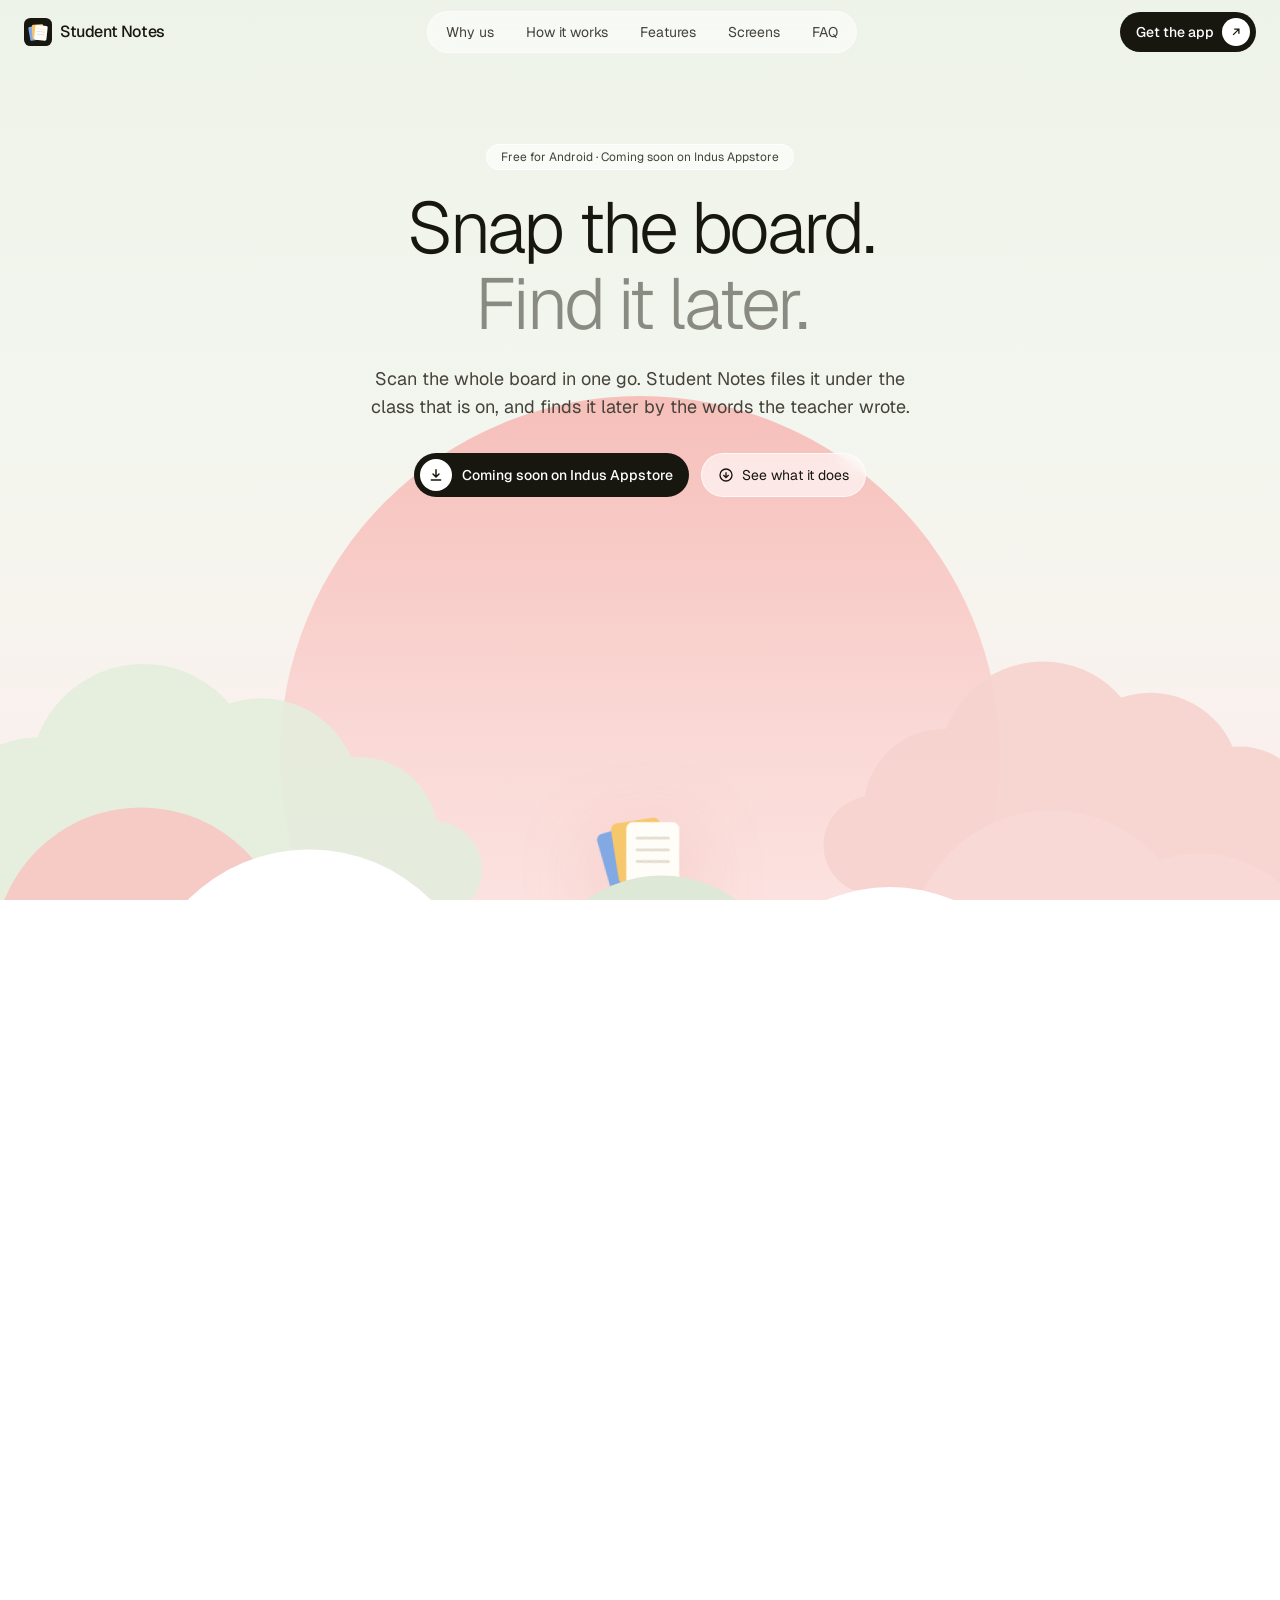
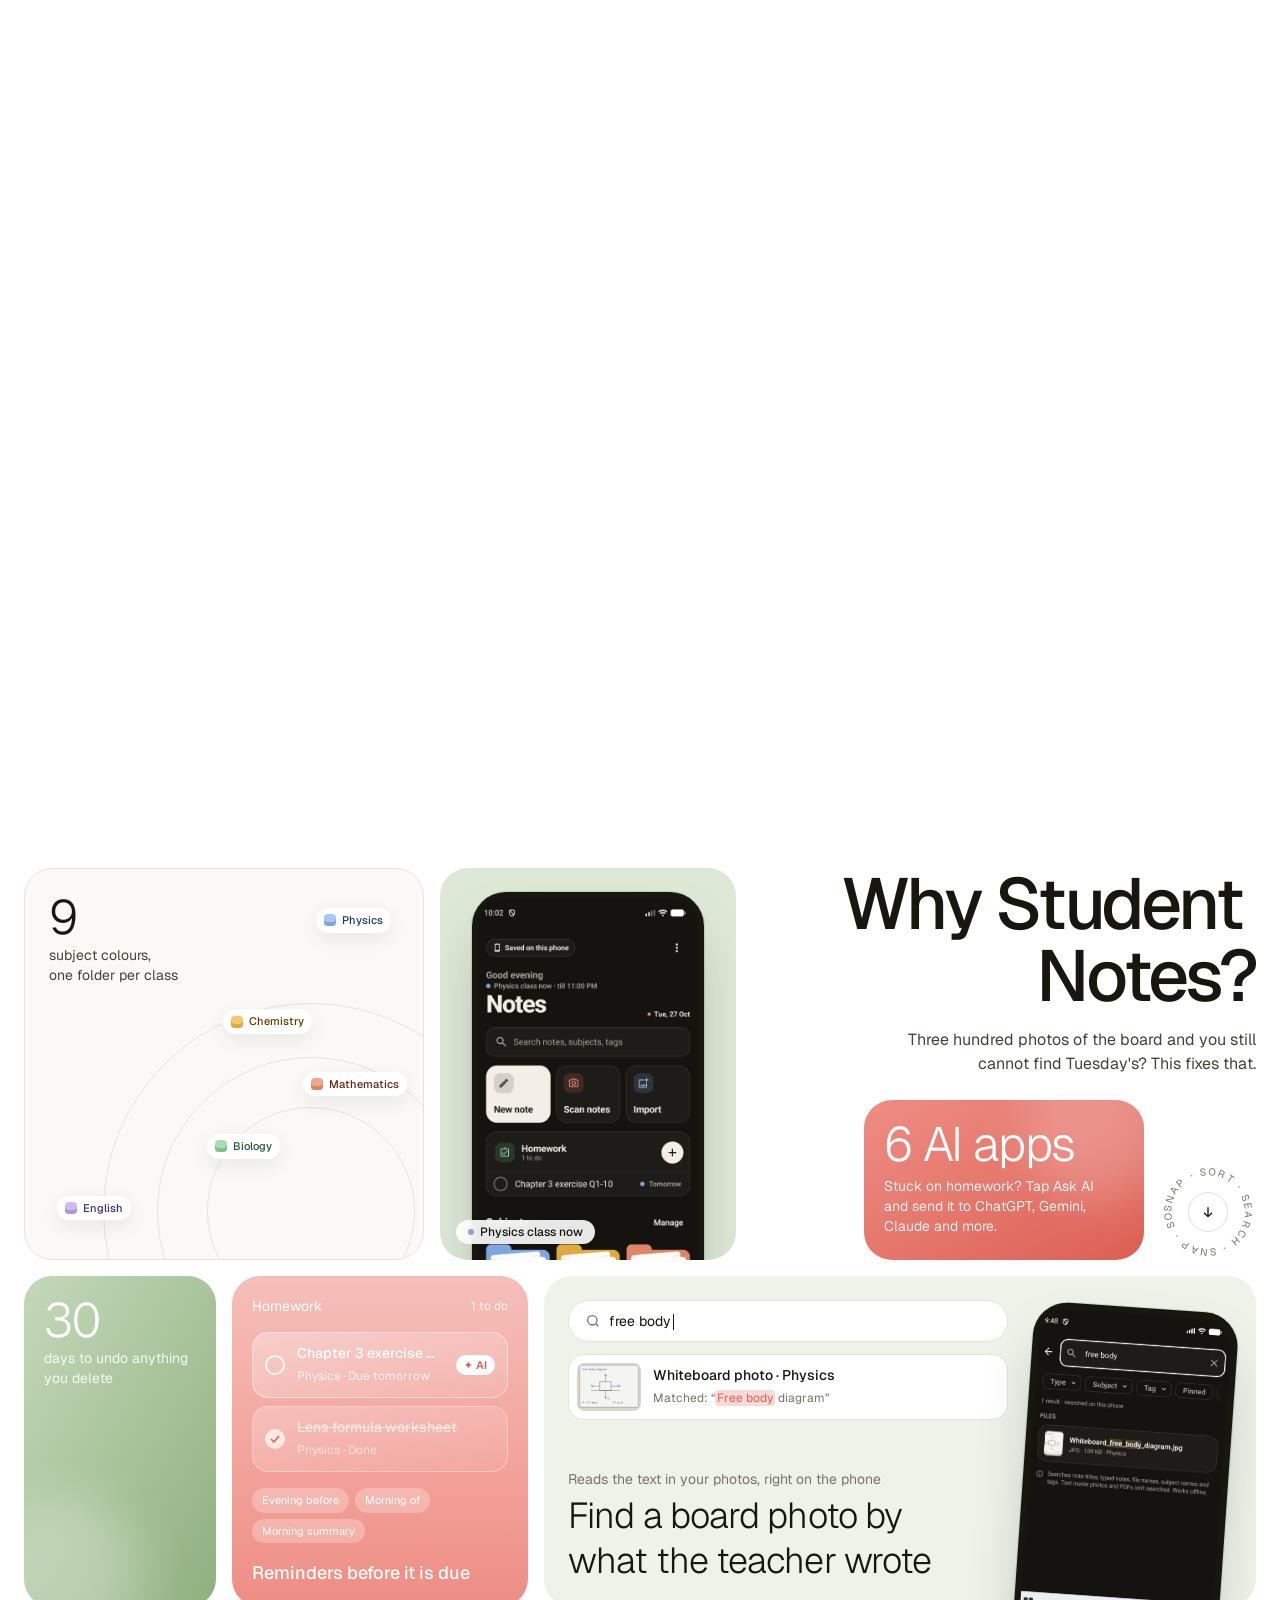
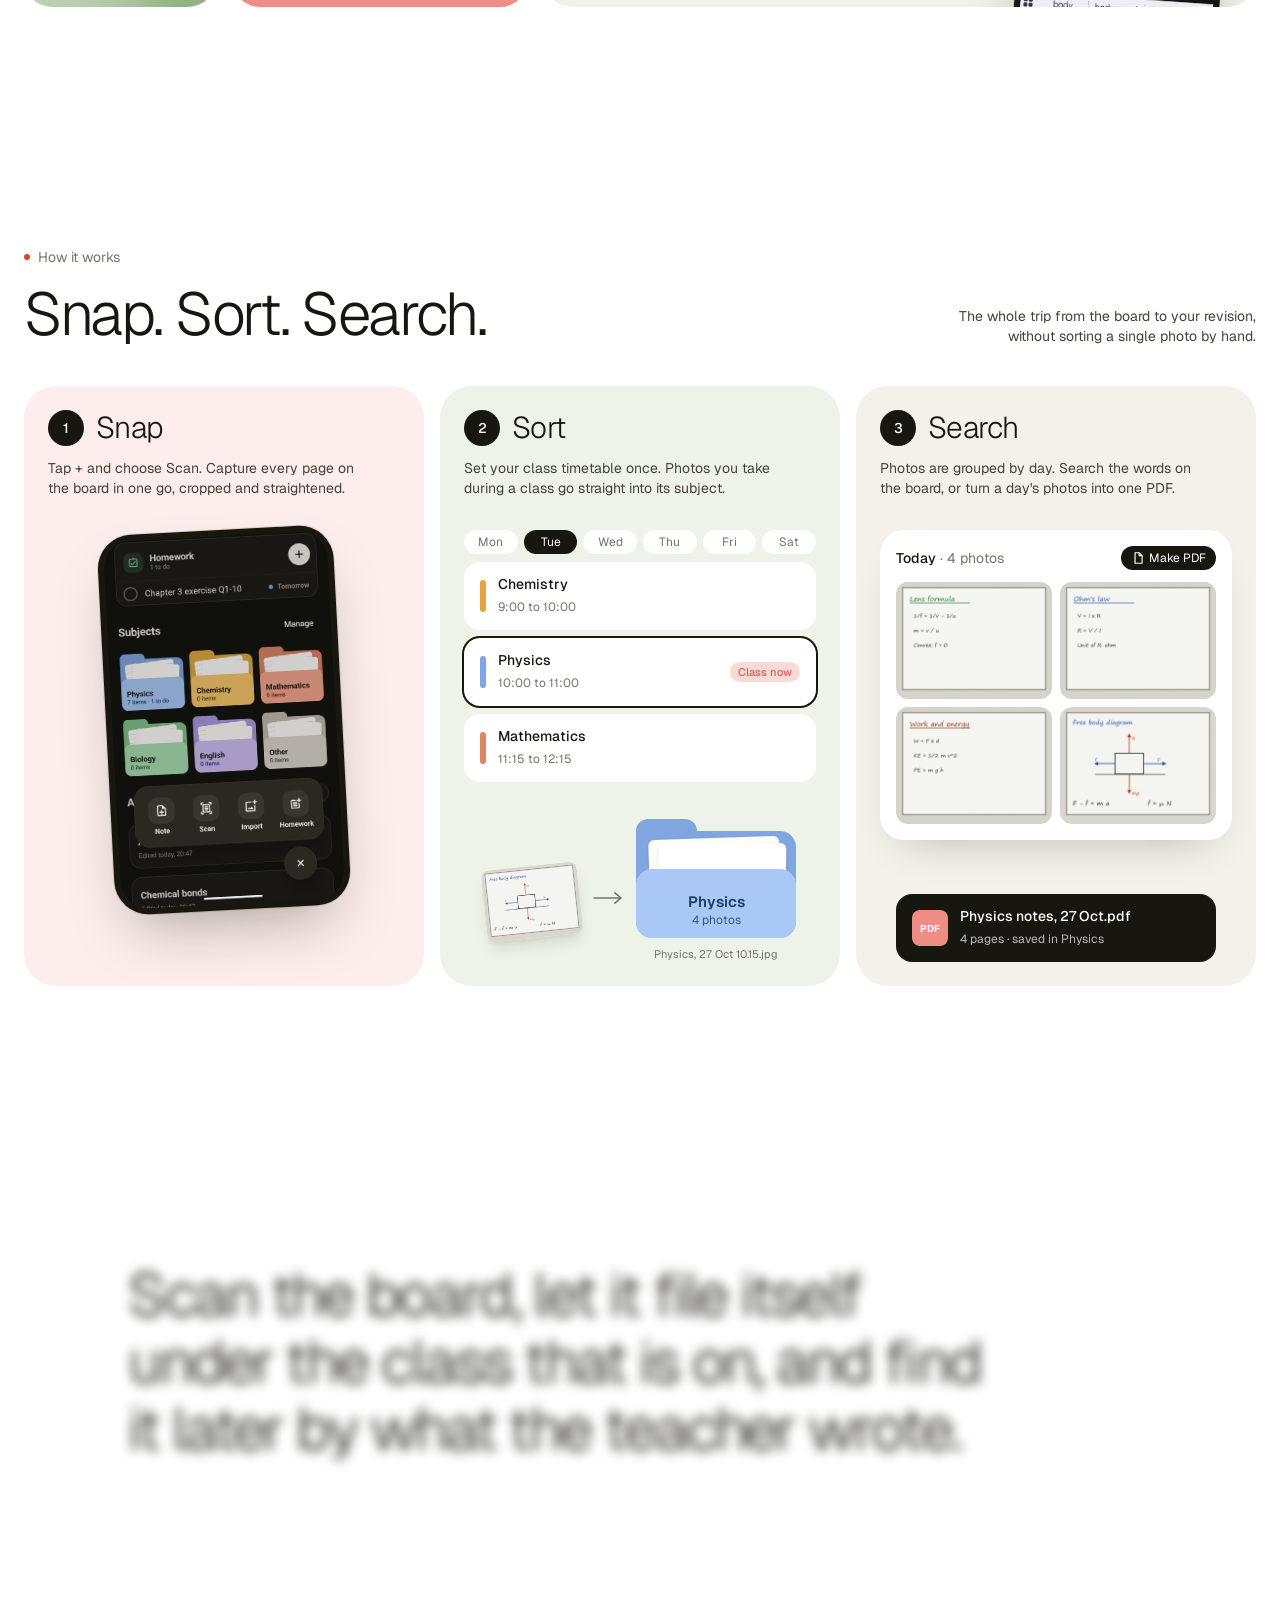
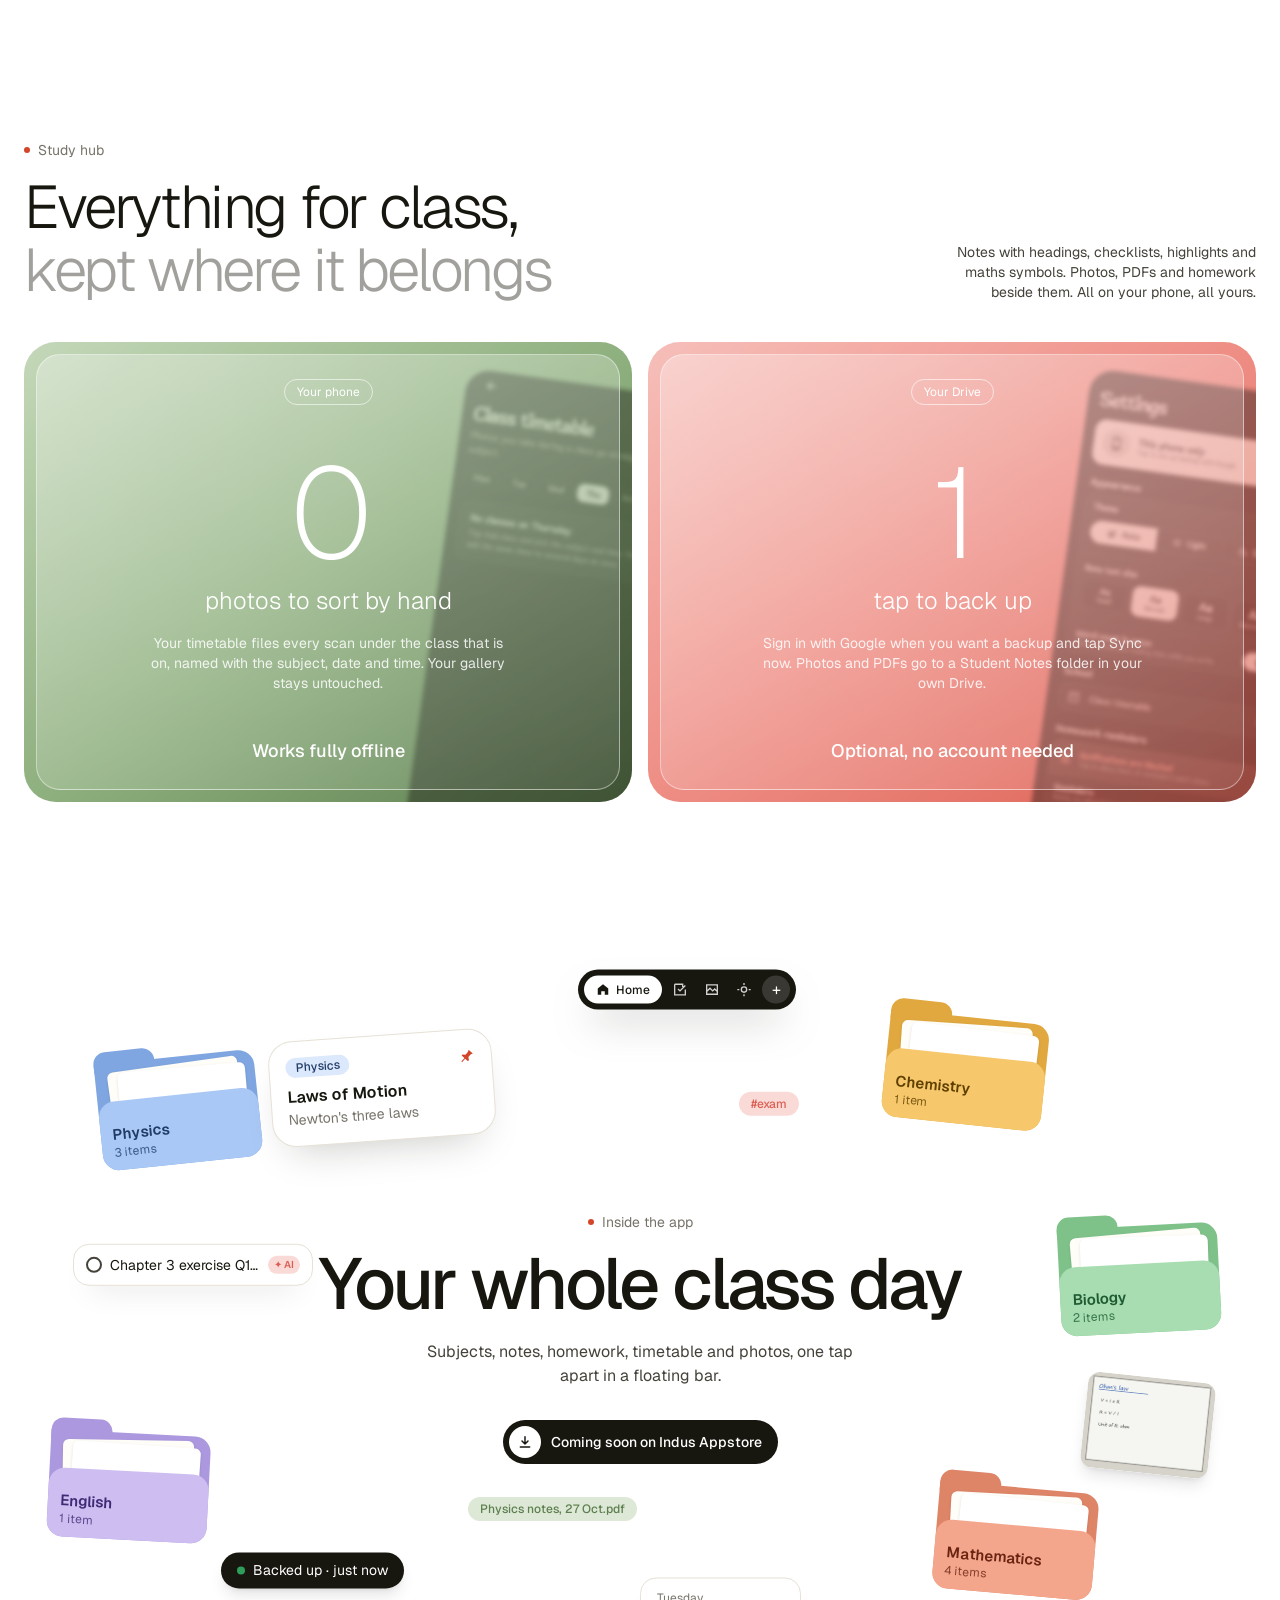
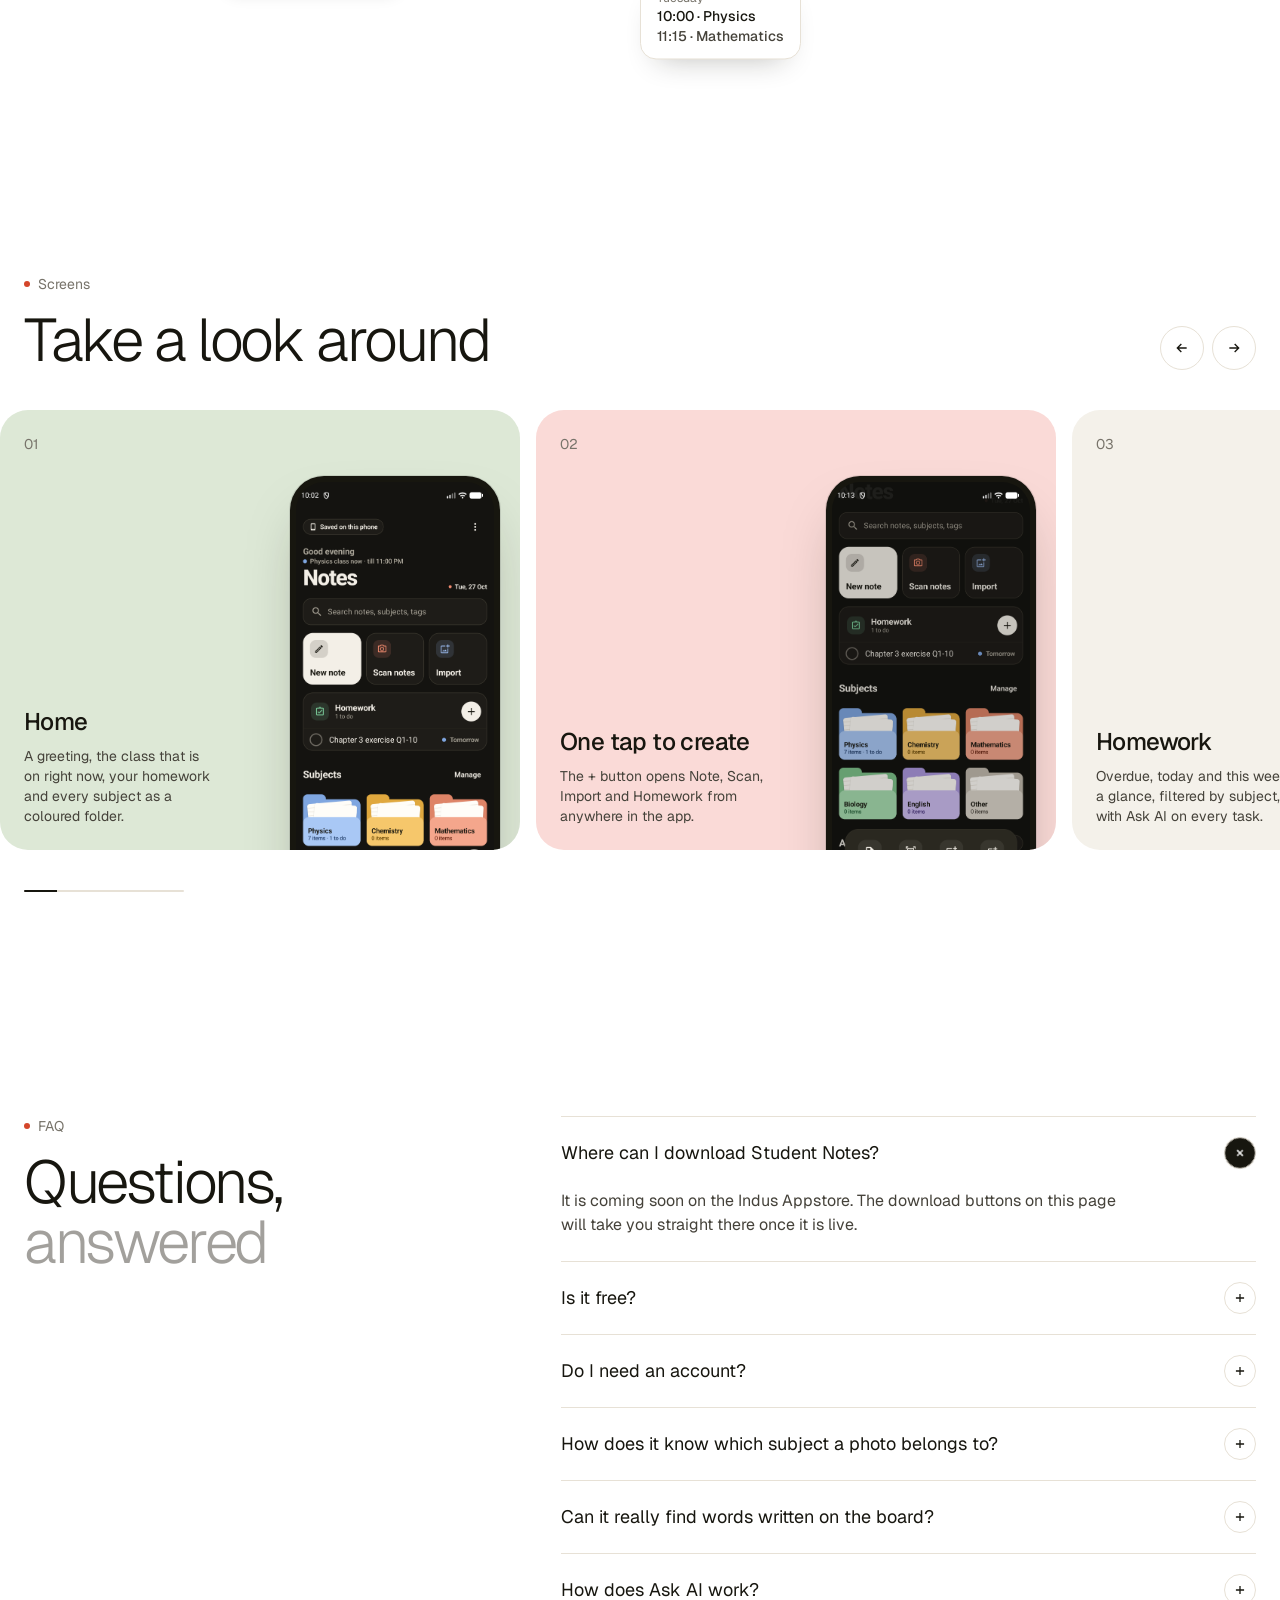
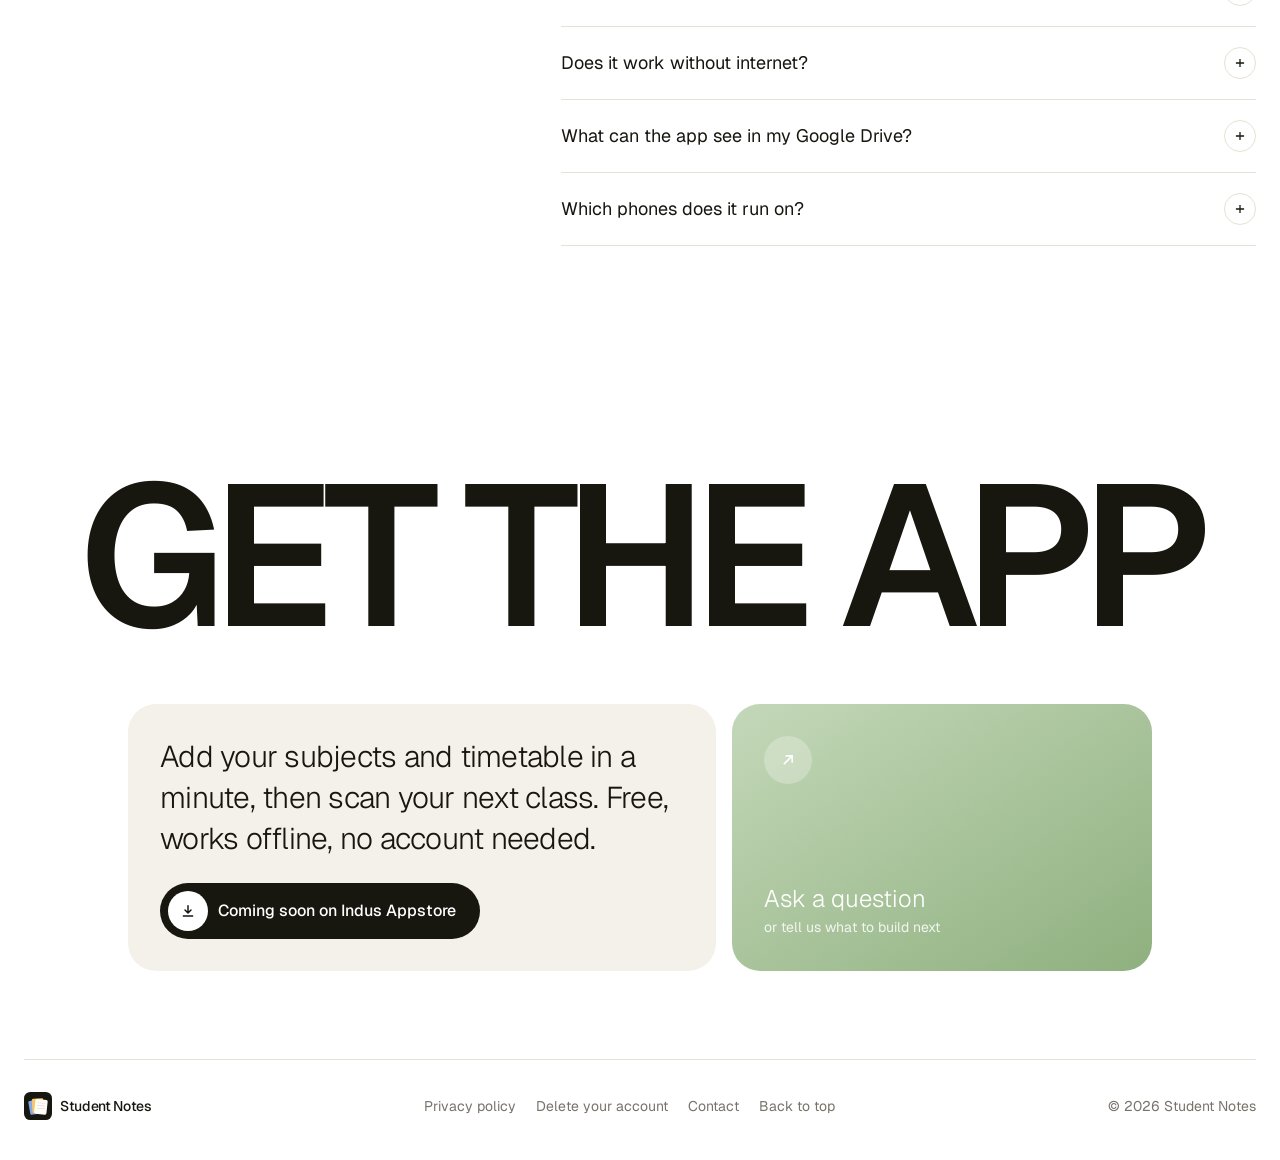
==== index.html @ 08278aed "Student Notes website Co-Authored-By: Claude Opus 5.5 <noreply@anthropic.com>" ====
<!doctype html>
<html lang="en">
  <head>
    <meta charset="UTF-8" />
    <meta name="viewport" content="width=device-width, initial-scale=1.0" />
    <link rel="icon" type="image/png" href="./img/icon.png" />
    <title>Student Notes · snap the board, find it later</title>
    <meta name="description" content="Student Notes is a free Android app for students. Scan the board, let your timetable file it under the right subject, and find it later by the words the teacher wrote. Coming soon on Indus Appstore." />
    <meta property="og:title" content="Student Notes" />
    <meta property="og:description" content="Snap the board. Find it later." />
    <meta property="og:image" content="./img/home.png" />
    <meta name="theme-color" content="#F4F1EA" />
    <link rel="preconnect" href="https://fonts.googleapis.com" />
    <link rel="preconnect" href="https://fonts.gstatic.com" crossorigin />
    <link href="https://fonts.googleapis.com/css2?family=Geist:wght@300;400;500;600&display=swap" rel="stylesheet" />
    <script type="module" crossorigin src="./assets/index-Bt6iVLuQ.js"></script>
    <link rel="stylesheet" crossorigin href="./assets/index-DPe3mQYA.css">
  </head>
  <body>
    <div id="root"></div>
  </body>
</html>
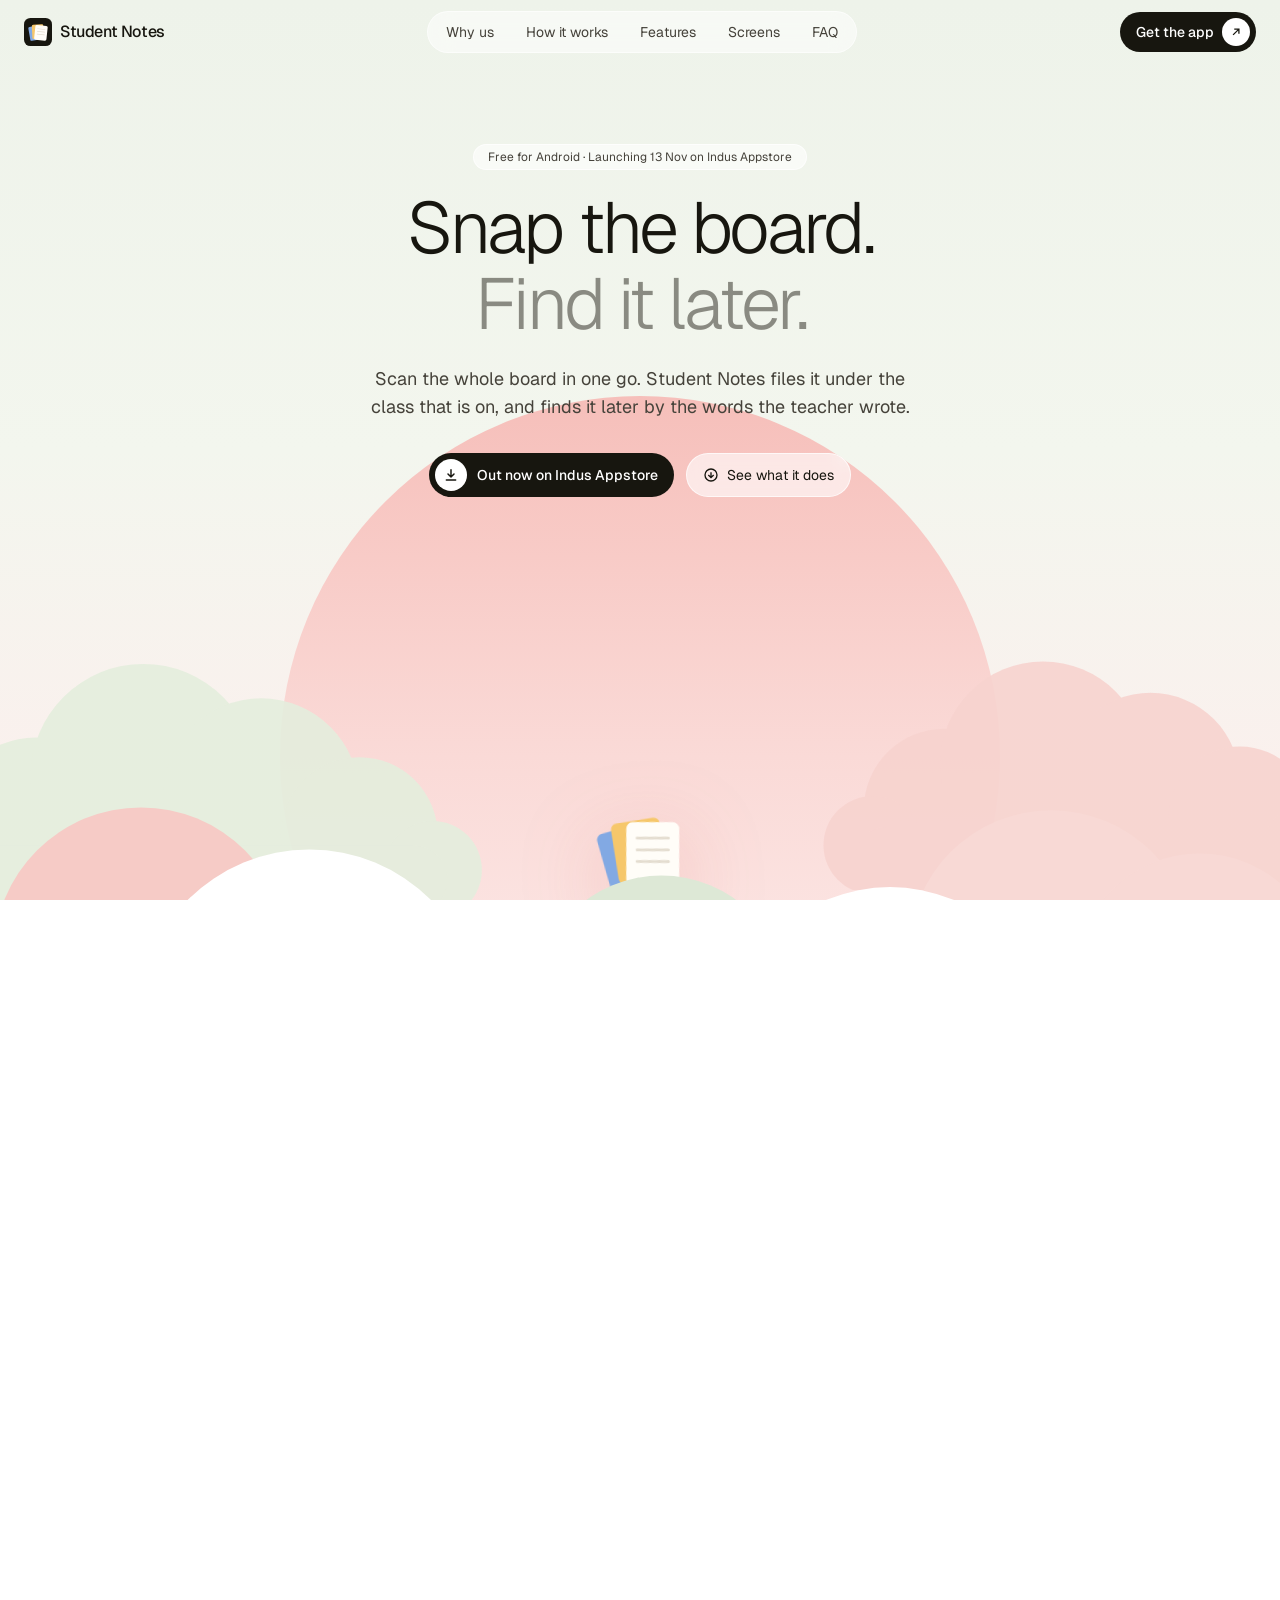
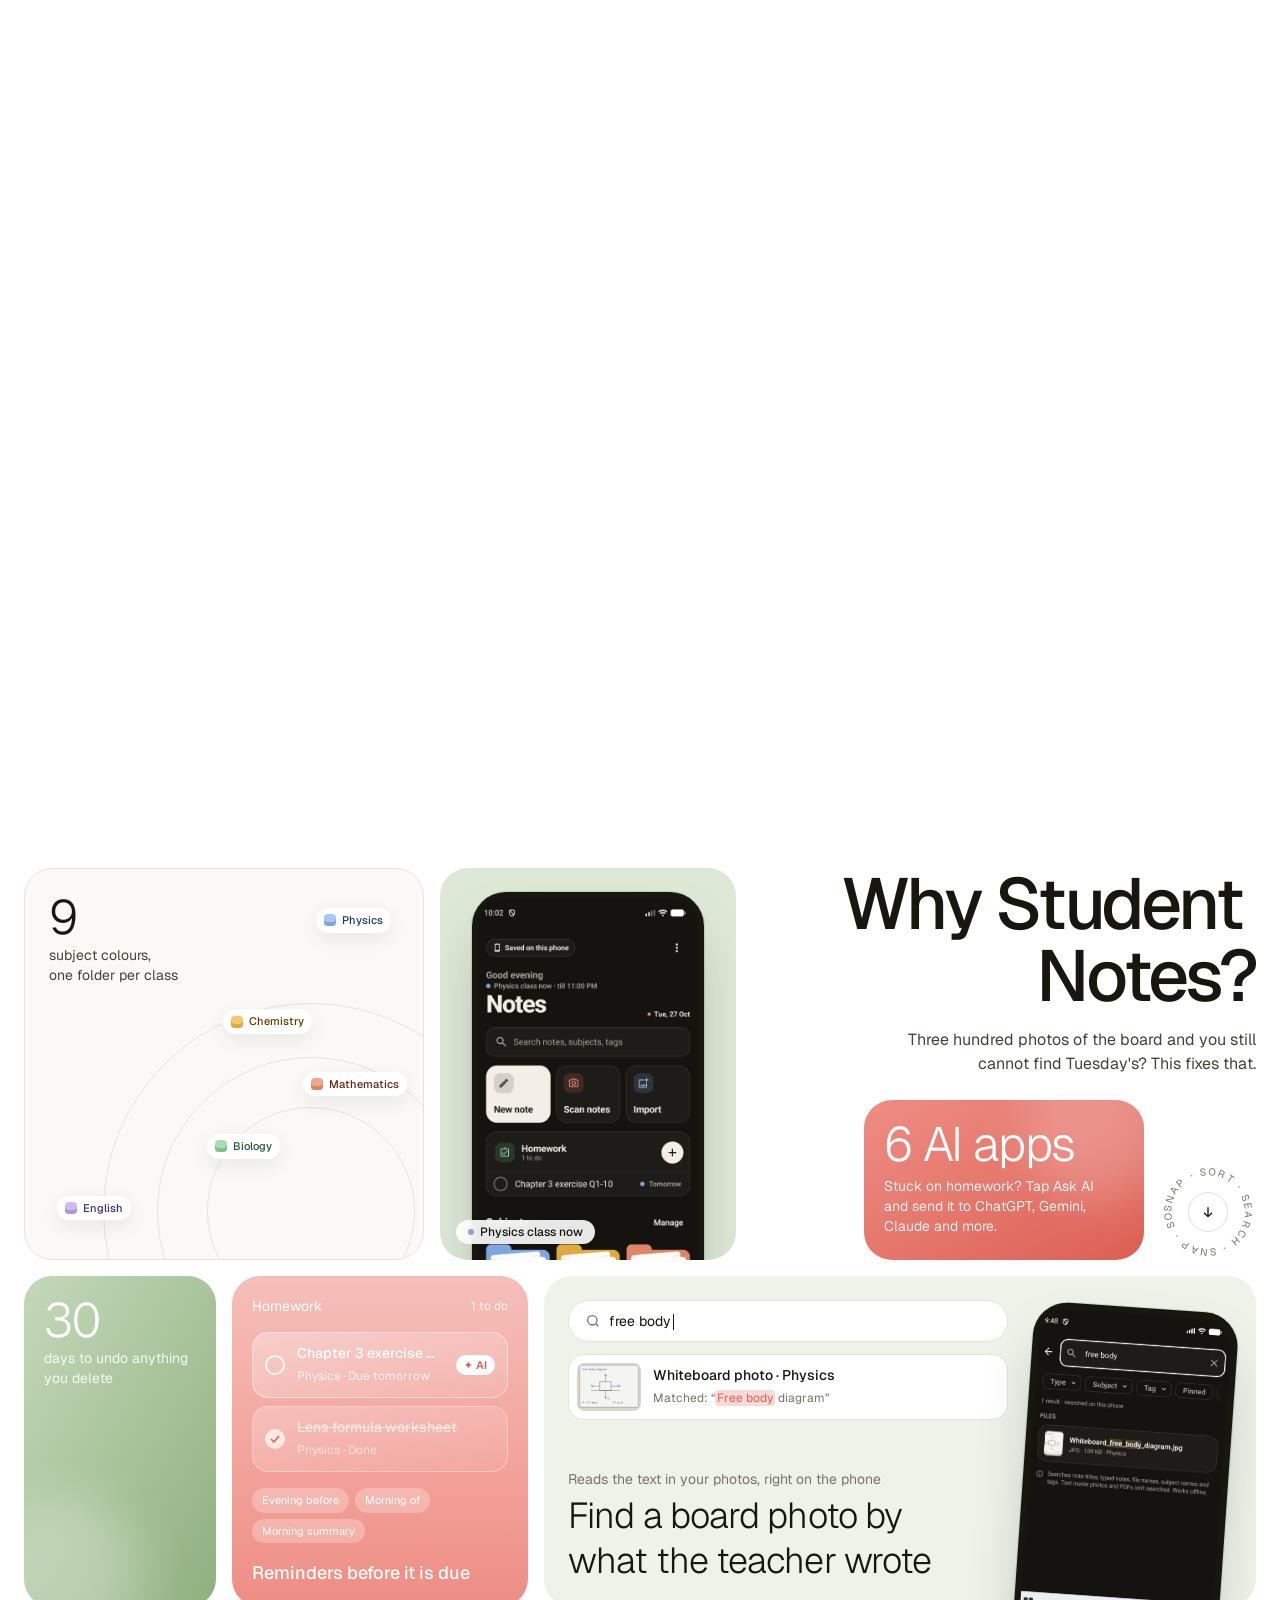
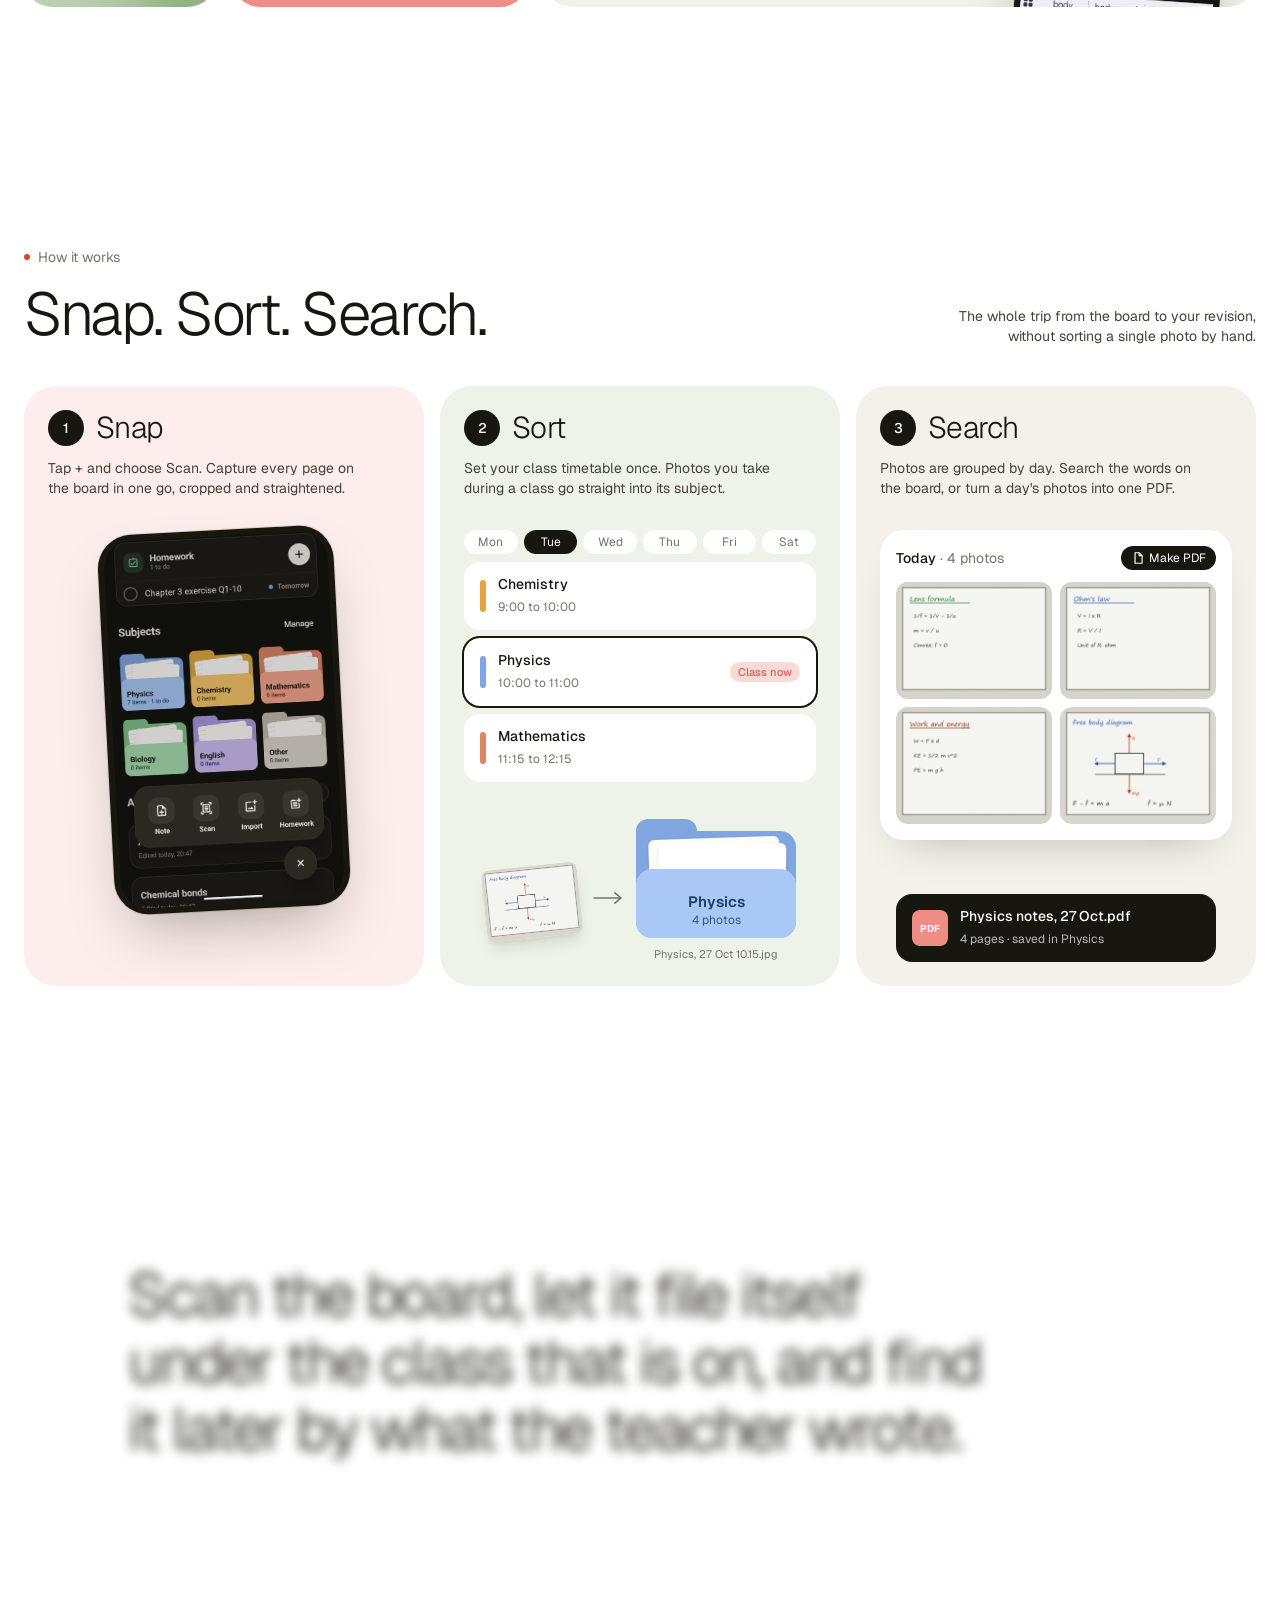
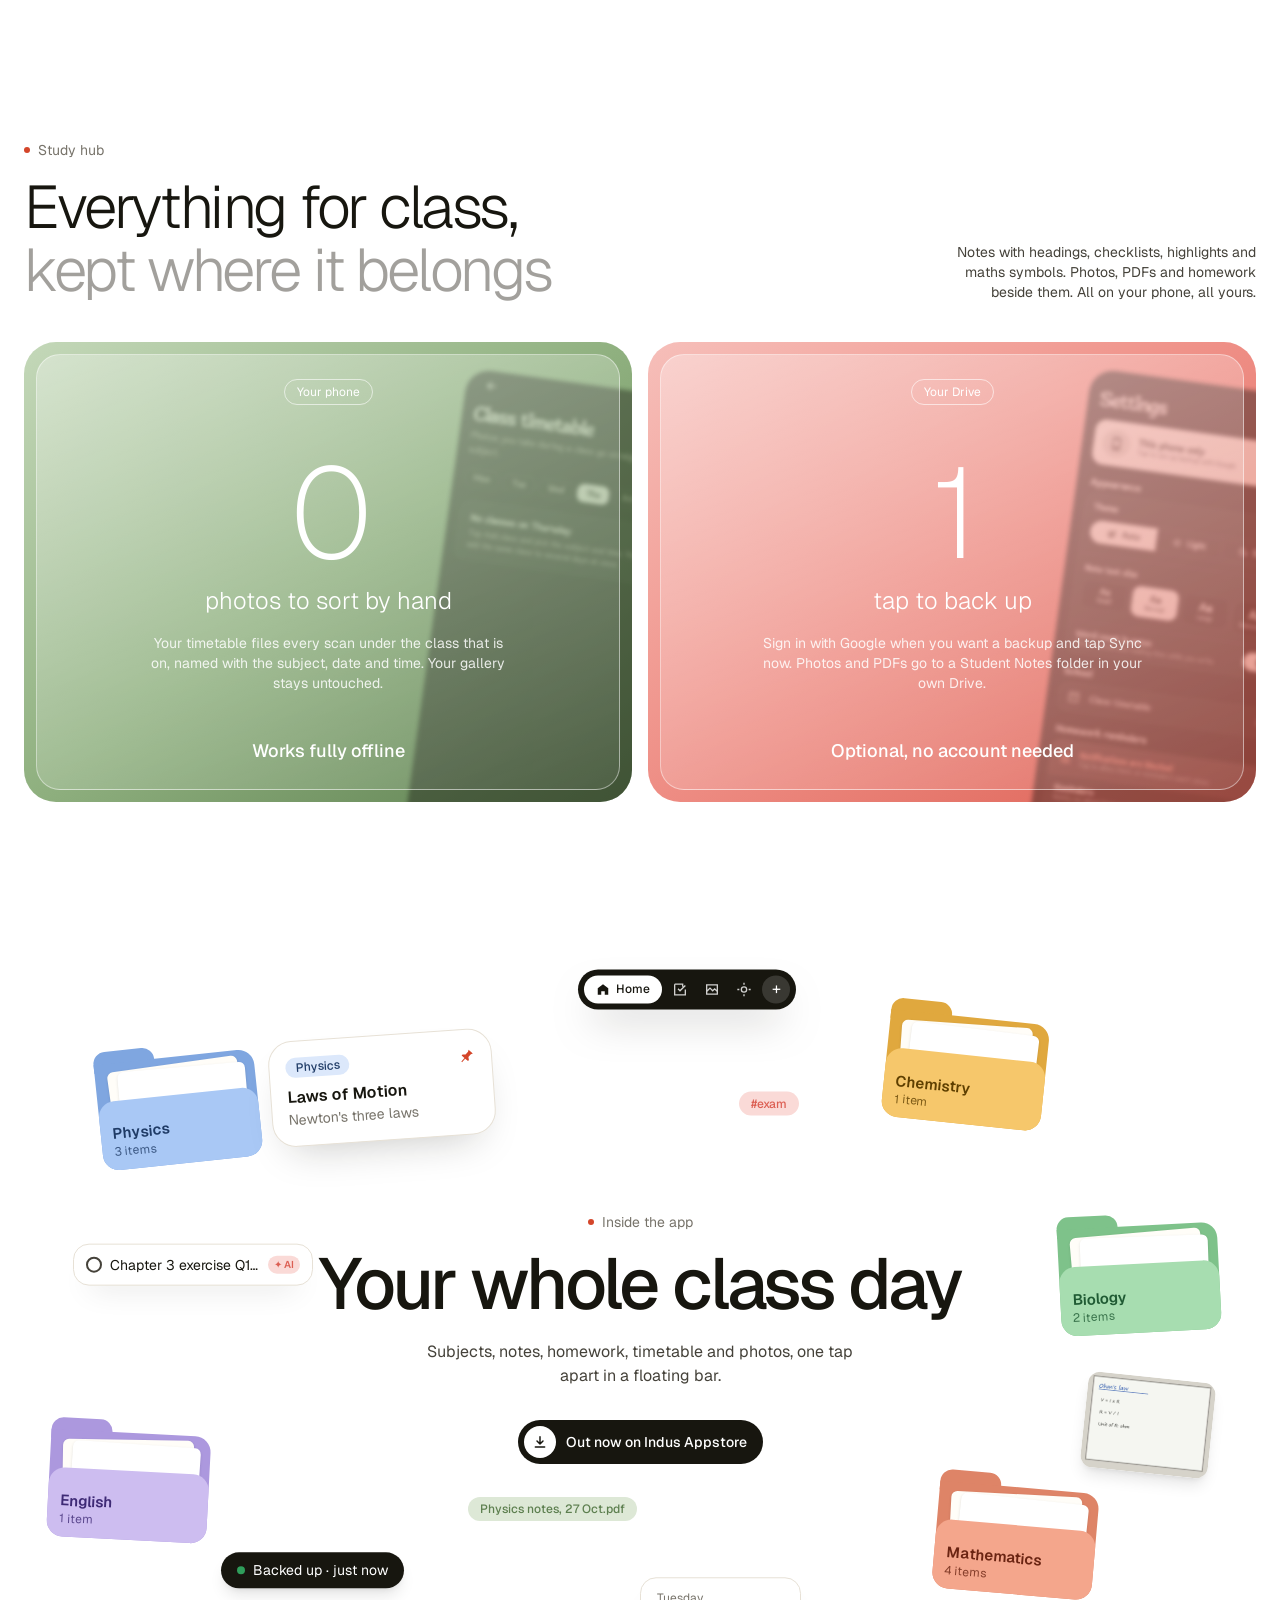
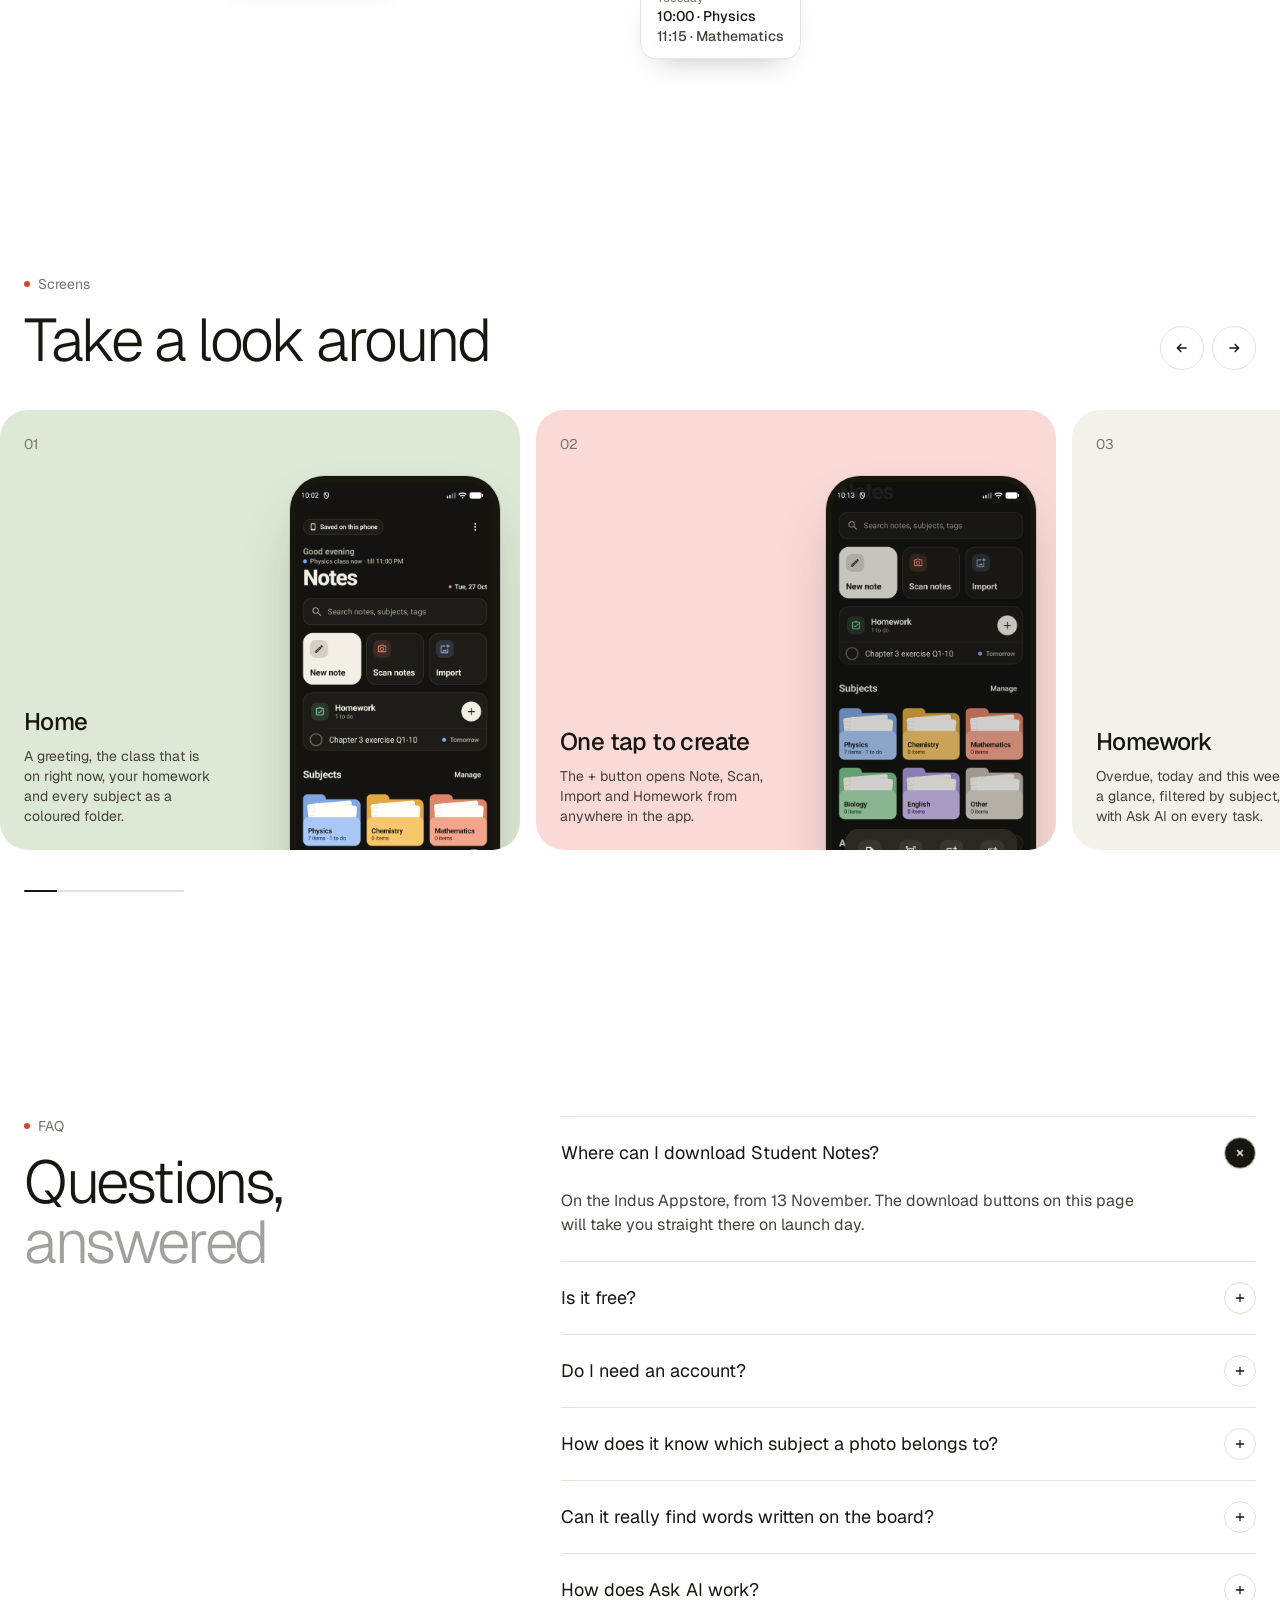
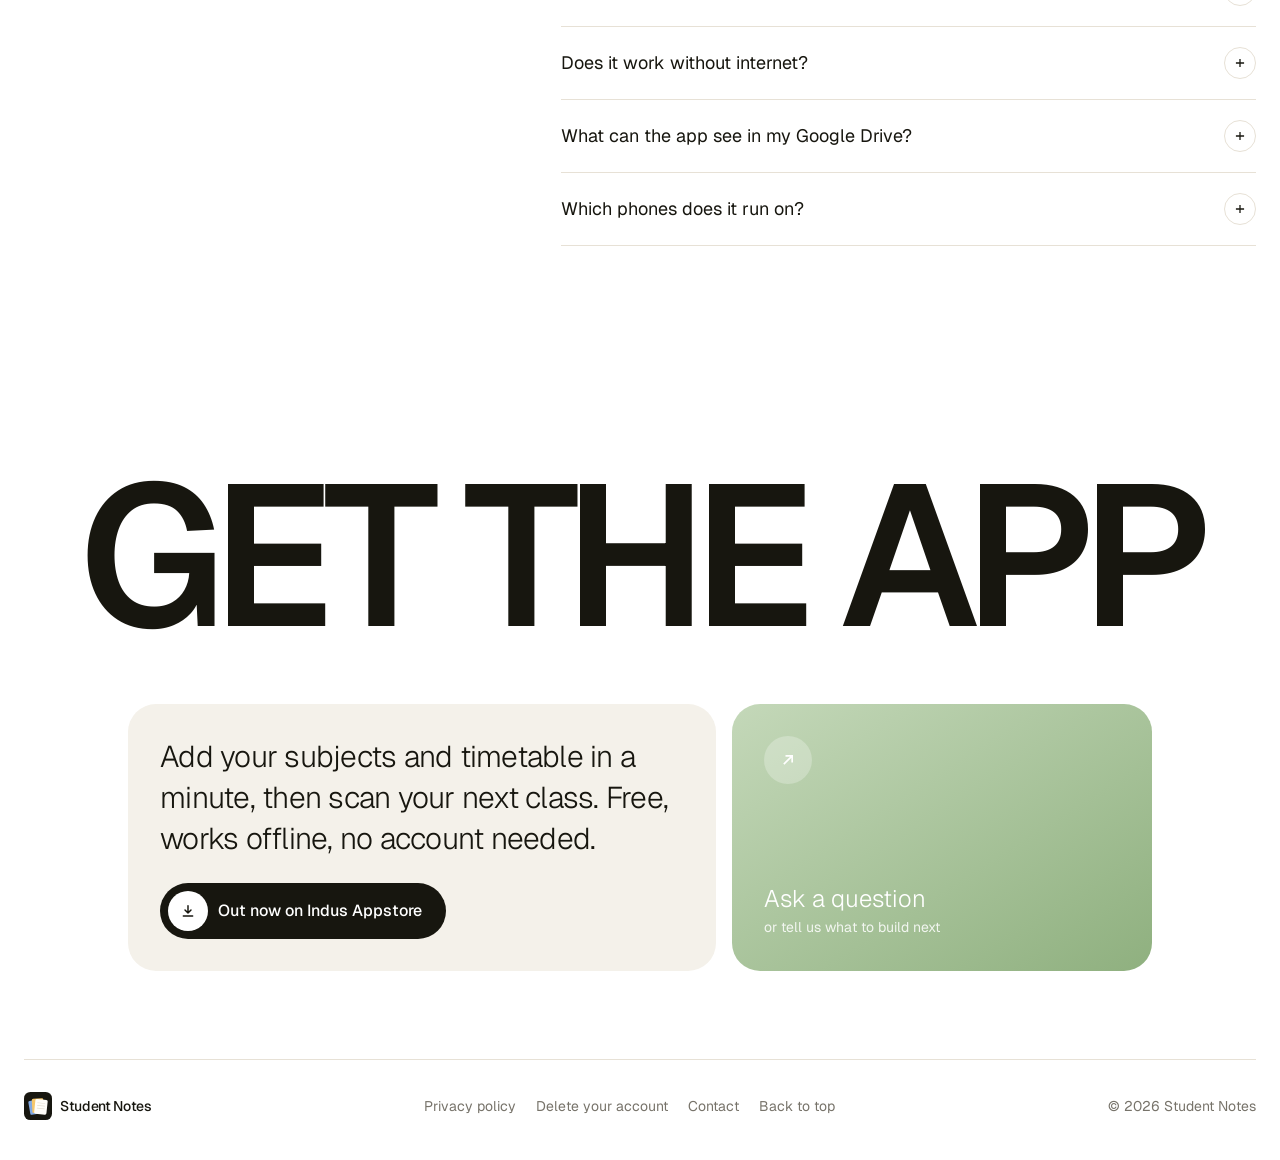
==== commit b3824c9a: "Launch date 13 Nov with countdown Co-Authored-By: Claude Opus 5.5 <noreply@anthropic.com>" ====
--- a/index.html
+++ b/index.html
@@ -5,7 +5,7 @@
     <meta name="viewport" content="width=device-width, initial-scale=1.0" />
     <link rel="icon" type="image/png" href="./img/icon.png" />
     <title>Student Notes · snap the board, find it later</title>
-    <meta name="description" content="Student Notes is a free Android app for students. Scan the board, let your timetable file it under the right subject, and find it later by the words the teacher wrote. Coming soon on Indus Appstore." />
+    <meta name="description" content="Student Notes is a free Android app for students. Scan the board, let your timetable file it under the right subject, and find it later by the words the teacher wrote. Launching 13 November on Indus Appstore." />
     <meta property="og:title" content="Student Notes" />
     <meta property="og:description" content="Snap the board. Find it later." />
     <meta property="og:image" content="./img/home.png" />
@@ -13,8 +13,8 @@
     <link rel="preconnect" href="https://fonts.googleapis.com" />
     <link rel="preconnect" href="https://fonts.gstatic.com" crossorigin />
     <link href="https://fonts.googleapis.com/css2?family=Geist:wght@300;400;500;600&display=swap" rel="stylesheet" />
-    <script type="module" crossorigin src="./assets/index-Bt6iVLuQ.js"></script>
-    <link rel="stylesheet" crossorigin href="./assets/index-DPe3mQYA.css">
+    <script type="module" crossorigin src="./assets/index-D1mWsO4s.js"></script>
+    <link rel="stylesheet" crossorigin href="./assets/index-4AXy-k68.css">
   </head>
   <body>
     <div id="root"></div>
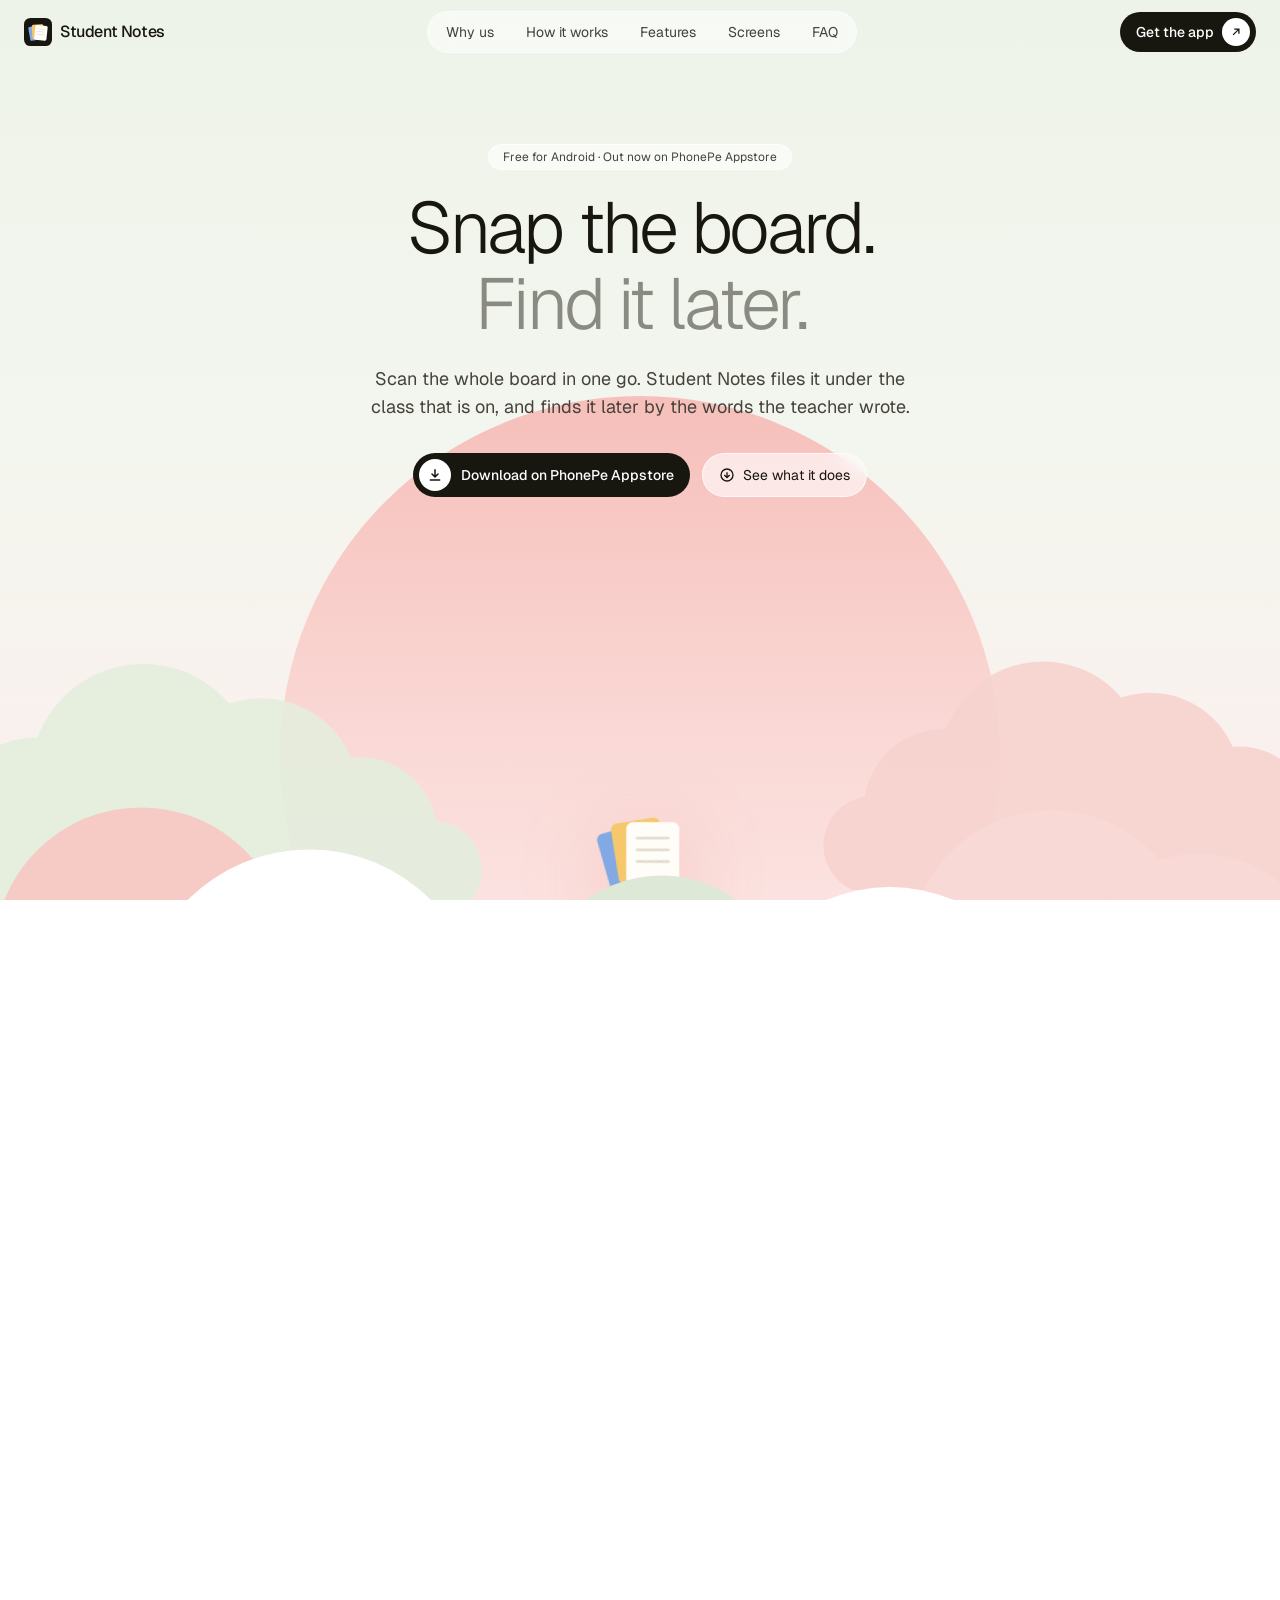
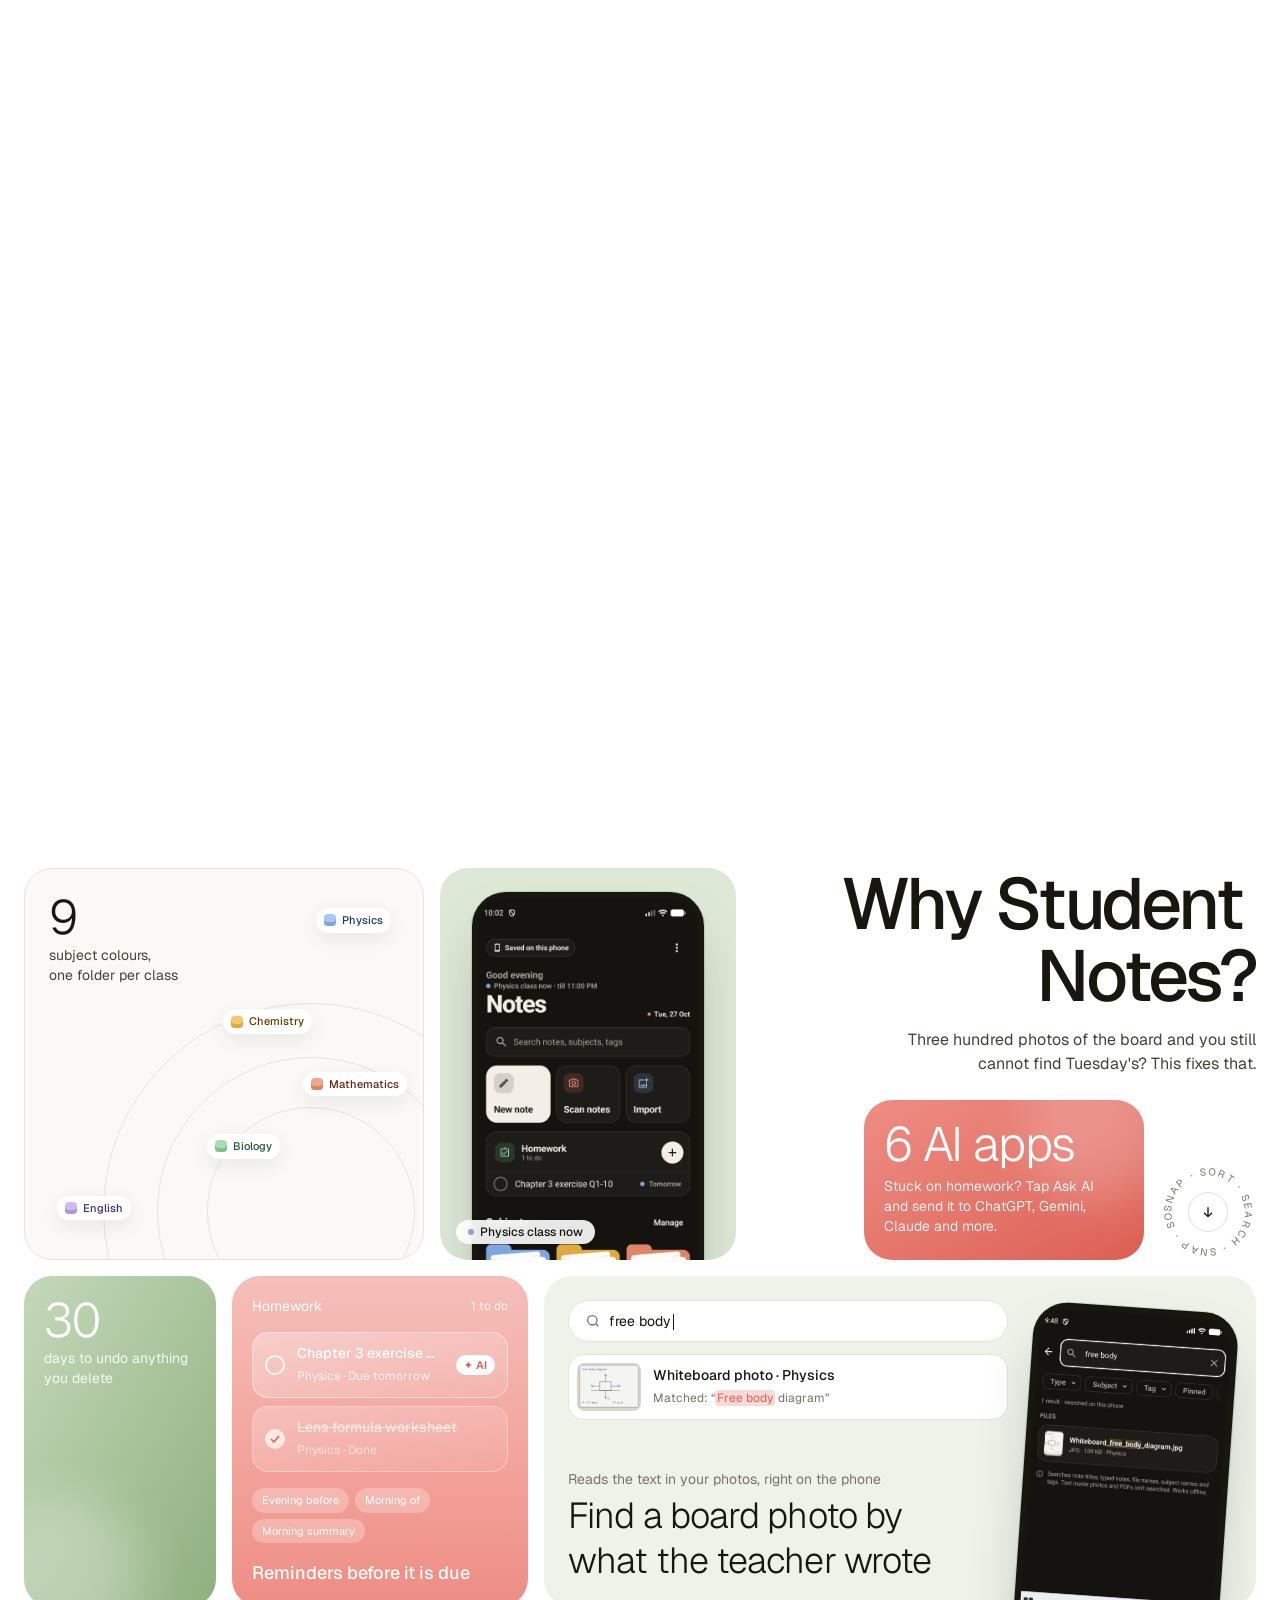
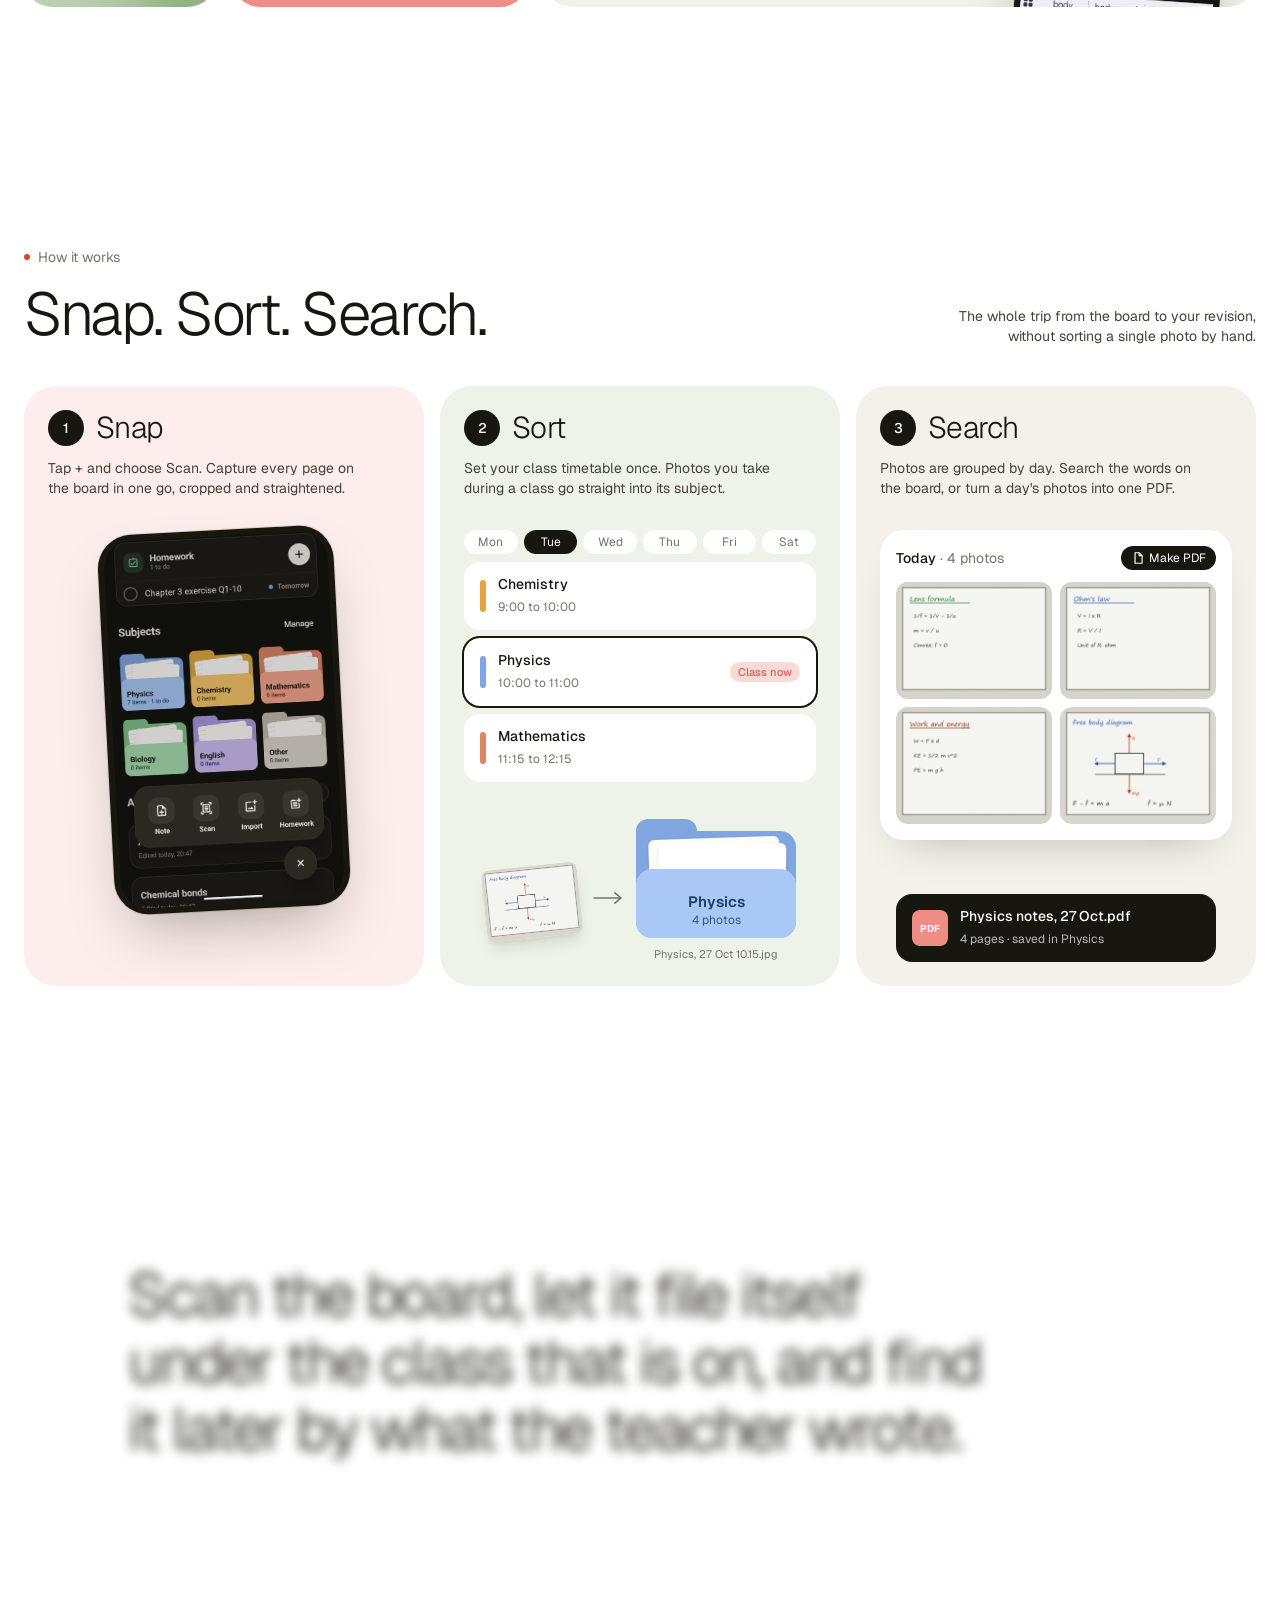
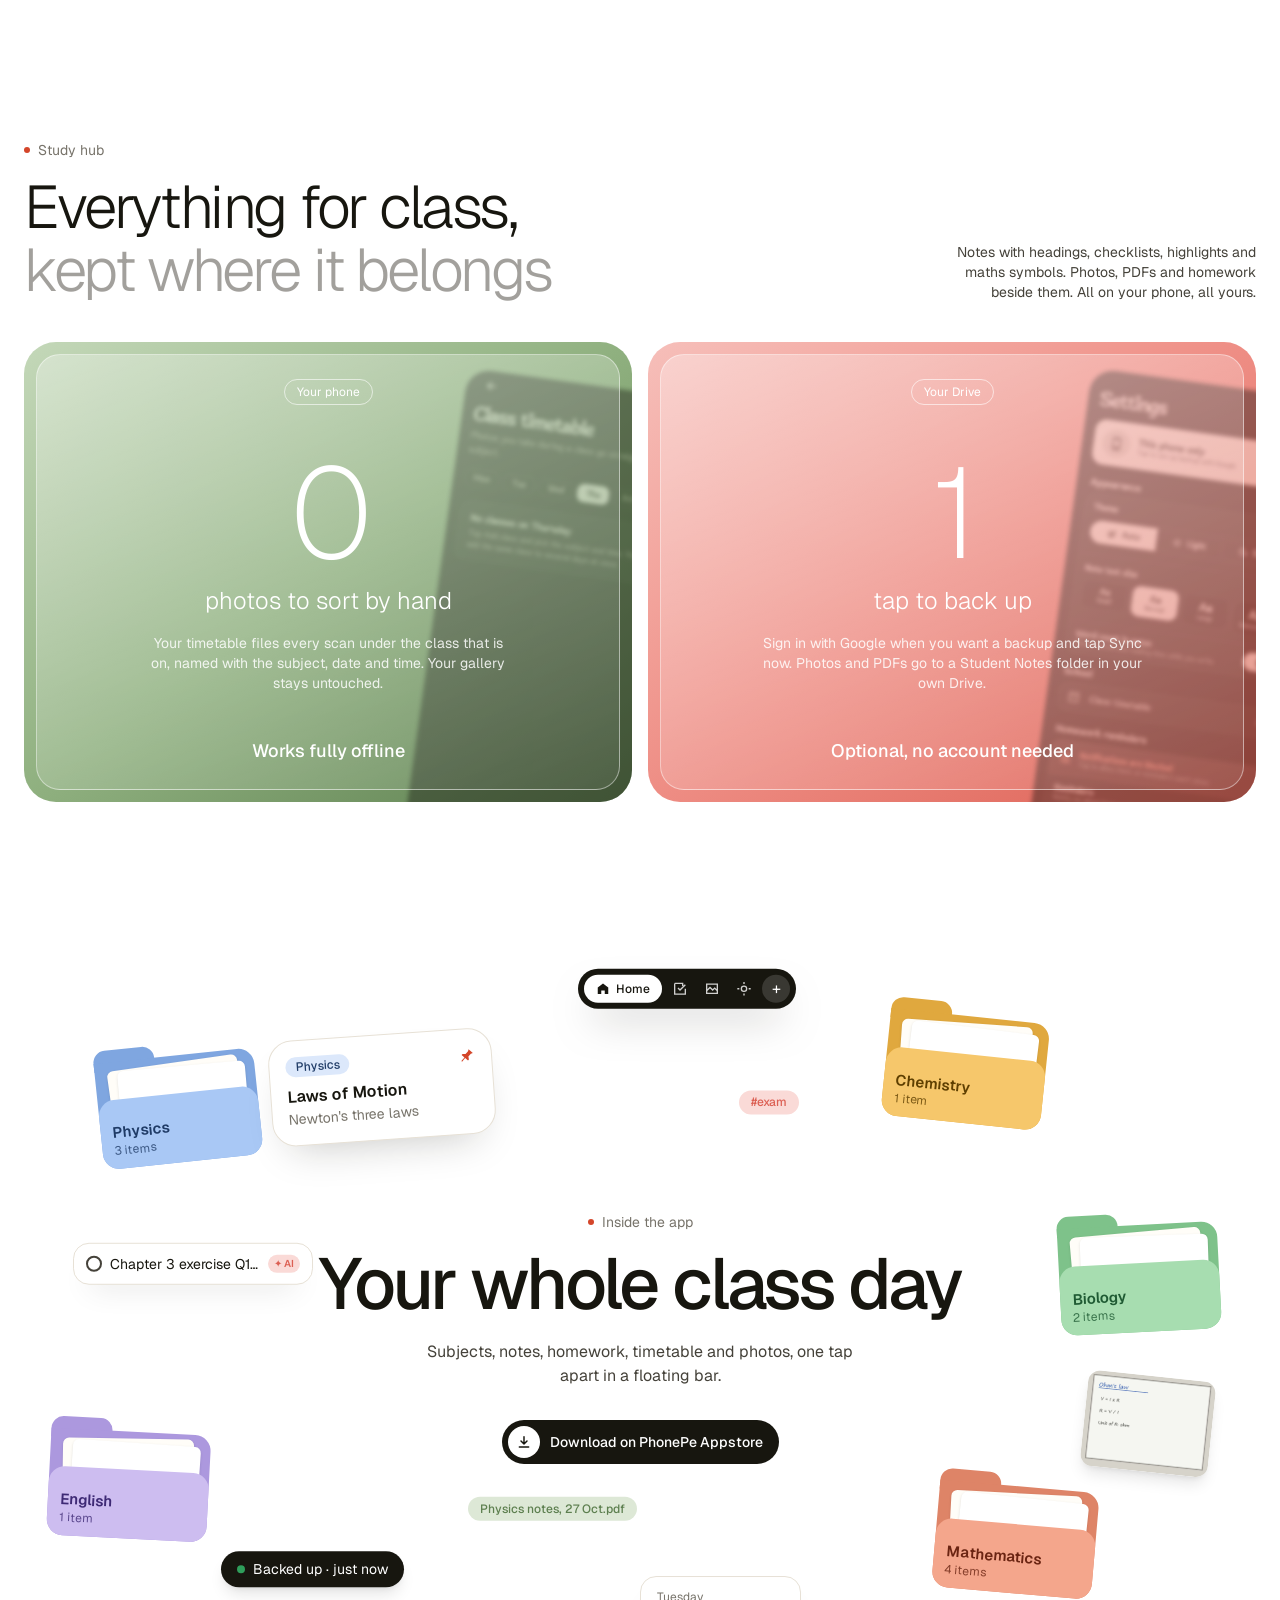
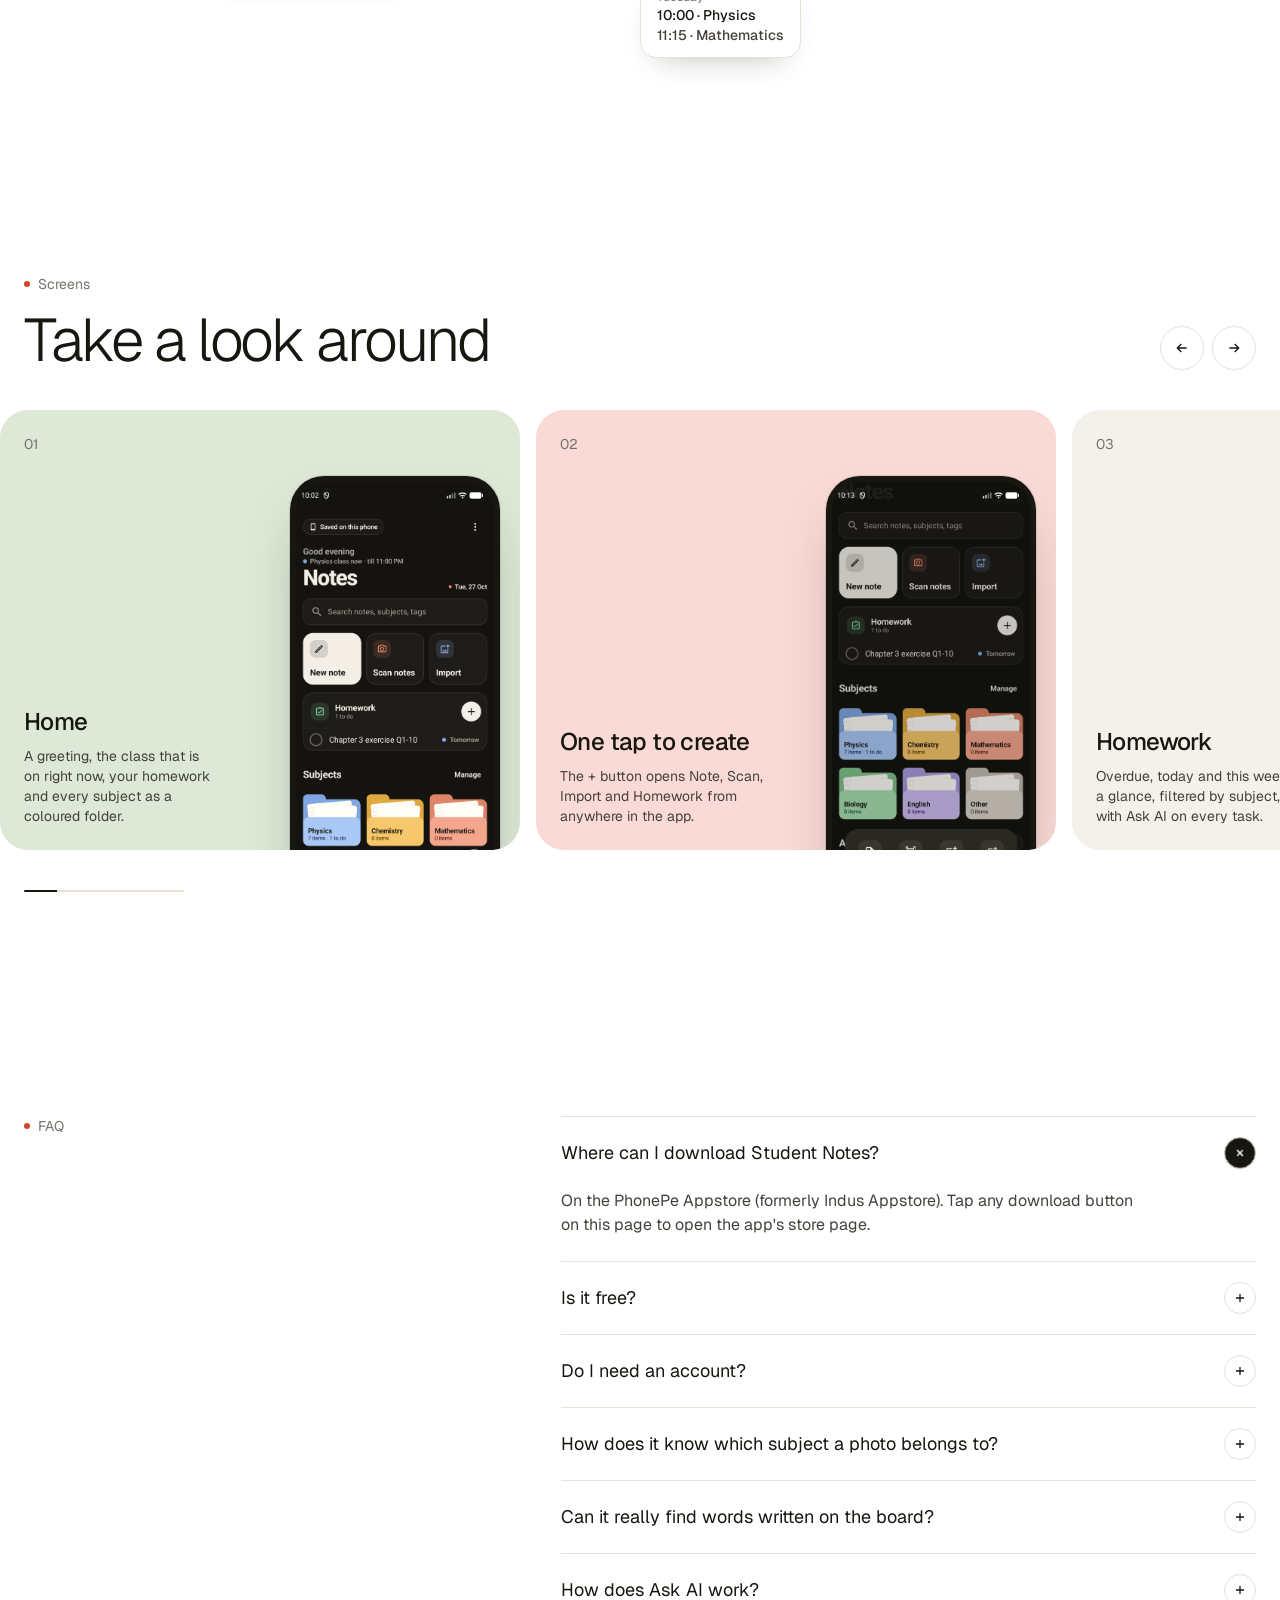
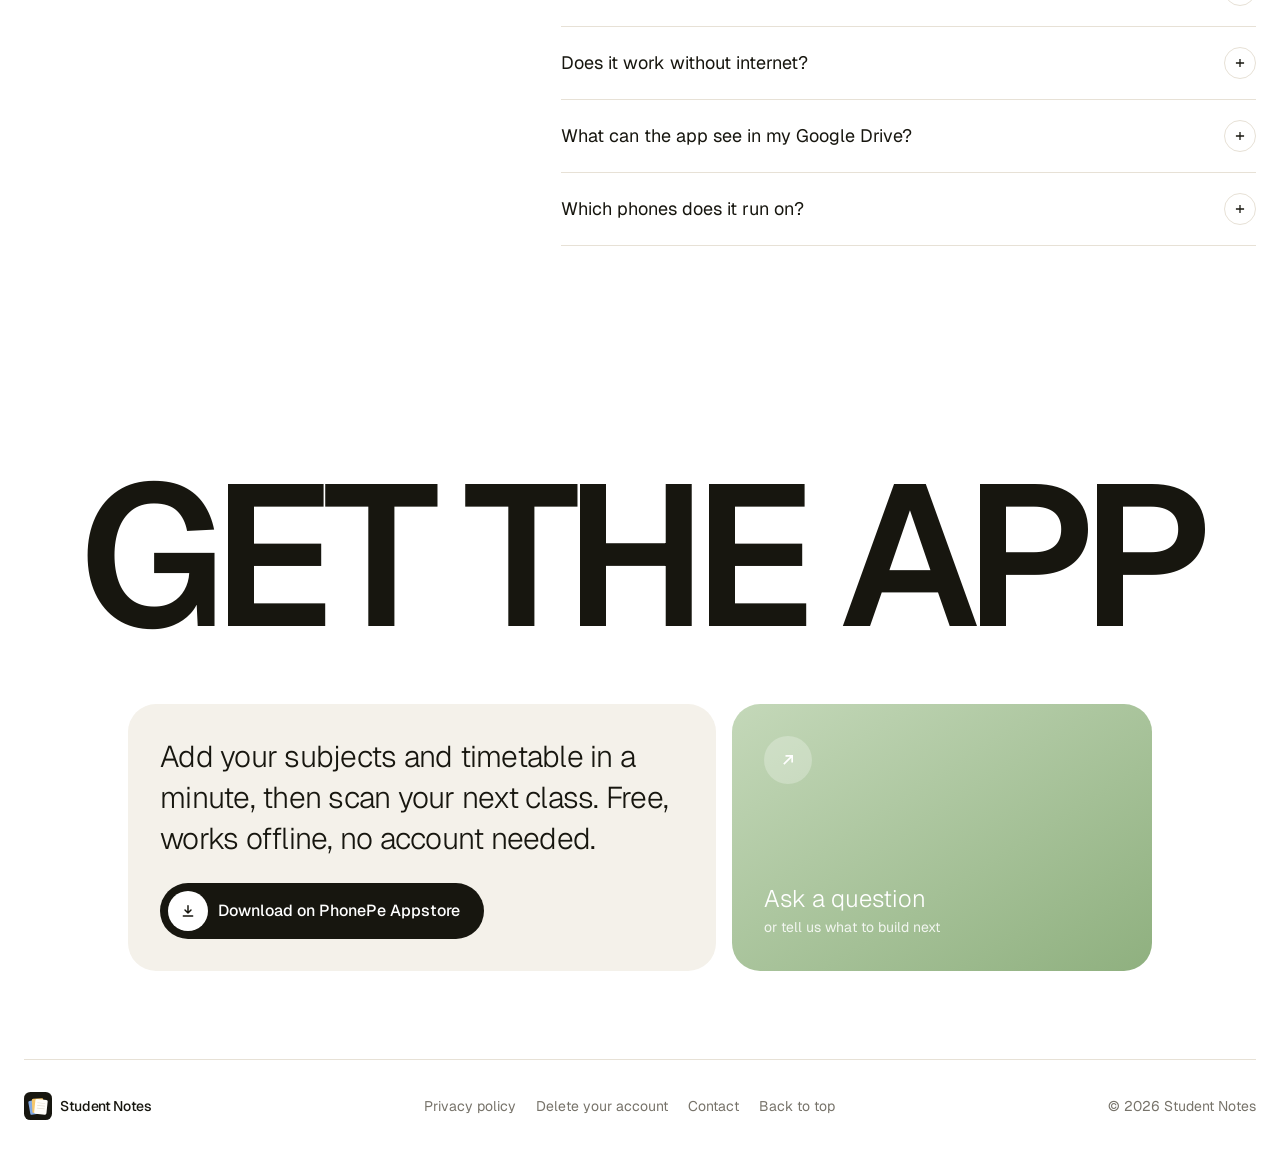
==== commit 2f10fb1c: "Live on PhonePe Appstore, SEO and social card Co-Authored-By: Claude Opus 5.5 <noreply@anthropic.com" ====
--- a/index.html
+++ b/index.html
@@ -1,22 +1,78 @@
 <!doctype html>
-<html lang="en">
+<html lang="en-IN">
   <head>
     <meta charset="UTF-8" />
     <meta name="viewport" content="width=device-width, initial-scale=1.0" />
+    <title>Student Notes: Notes App for Students with Board Scanner and Homework Planner</title>
+    <meta name="description" content="Free notes app for students in India. Scan the class board, auto-sort photos by your timetable, search the words written in photos, plan homework with reminders and Ask AI. Works offline. Download on PhonePe Appstore." />
+    <meta name="keywords" content="student notes app, notes app for students, board photo scanner, class notes organizer, homework planner app, timetable app for students, study app India, offline notes app, PhonePe Appstore, Indus Appstore" />
+    <link rel="canonical" href="https://mokiofficiial.github.io/student-notes-website/" />
+    <meta name="robots" content="index, follow" />
+    <meta name="author" content="Ravi Ranjan Kumar" />
     <link rel="icon" type="image/png" href="./img/icon.png" />
-    <title>Student Notes · snap the board, find it later</title>
-    <meta name="description" content="Student Notes is a free Android app for students. Scan the board, let your timetable file it under the right subject, and find it later by the words the teacher wrote. Launching 13 November on Indus Appstore." />
-    <meta property="og:title" content="Student Notes" />
-    <meta property="og:description" content="Snap the board. Find it later." />
-    <meta property="og:image" content="./img/home.png" />
+    <link rel="apple-touch-icon" href="./img/icon.png" />
     <meta name="theme-color" content="#F4F1EA" />
+
+    <meta property="og:type" content="website" />
+    <meta property="og:site_name" content="Student Notes" />
+    <meta property="og:locale" content="en_IN" />
+    <meta property="og:url" content="https://mokiofficiial.github.io/student-notes-website/" />
+    <meta property="og:title" content="Student Notes: Snap the board. Find it later." />
+    <meta property="og:description" content="Free Android notes app for students. Scan the board, auto-sort by timetable, search text in photos, homework reminders and Ask AI. Out now on PhonePe Appstore." />
+    <meta property="og:image" content="https://mokiofficiial.github.io/student-notes-website/og.png" />
+    <meta property="og:image:width" content="1200" />
+    <meta property="og:image:height" content="630" />
+    <meta property="og:image:alt" content="Student Notes app: Snap the board. Find it later." />
+    <meta name="twitter:card" content="summary_large_image" />
+    <meta name="twitter:title" content="Student Notes: Snap the board. Find it later." />
+    <meta name="twitter:description" content="Free Android notes app for students. Out now on PhonePe Appstore." />
+    <meta name="twitter:image" content="https://mokiofficiial.github.io/student-notes-website/og.png" />
+
+    <script type="application/ld+json">
+      {
+        "@context": "https://schema.org",
+        "@type": "MobileApplication",
+        "name": "Student Notes",
+        "operatingSystem": "Android 8.0 or later",
+        "applicationCategory": "EducationalApplication",
+        "description": "Notes app for students. Scan the board, auto-sort photos by class timetable, search the words written in photos, homework reminders, Ask AI, photos and PDFs, works offline.",
+        "url": "https://mokiofficiial.github.io/student-notes-website/",
+        "image": "https://mokiofficiial.github.io/student-notes-website/img/icon.png",
+        "screenshot": "https://mokiofficiial.github.io/student-notes-website/img/home.png",
+        "downloadUrl": "https://www.phonepeappstore.com/apps/tools/student-notes/com.moki.studentnotes?page=details&id=com.moki.studentnotes",
+        "installUrl": "https://www.phonepeappstore.com/apps/tools/student-notes/com.moki.studentnotes?page=details&id=com.moki.studentnotes",
+        "softwareVersion": "1.2.0",
+        "inLanguage": "en",
+        "offers": { "@type": "Offer", "price": "0", "priceCurrency": "INR" },
+        "author": { "@type": "Person", "name": "Ravi Ranjan Kumar" }
+      }
+    </script>
+    <script type="application/ld+json">
+      {
+        "@context": "https://schema.org",
+        "@type": "FAQPage",
+        "mainEntity": [
+          { "@type": "Question", "name": "Where can I download Student Notes?", "acceptedAnswer": { "@type": "Answer", "text": "Student Notes is free on the PhonePe Appstore (formerly Indus Appstore) for Android 8.0 and newer." } },
+          { "@type": "Question", "name": "How does Student Notes know which subject a photo belongs to?", "acceptedAnswer": { "@type": "Answer", "text": "Add your classes to the class timetable. A scan taken during a class goes straight into that subject, named with the date and time." } },
+          { "@type": "Question", "name": "Can Student Notes find words written on the board?", "acceptedAnswer": { "@type": "Answer", "text": "Yes. The app reads the text in your photos on the phone itself, so searching a word finds the photo it was written in. Text inside PDFs is not searched yet." } },
+          { "@type": "Question", "name": "Does Student Notes work without internet?", "acceptedAnswer": { "@type": "Answer", "text": "Yes. Notes, scans, search and reminders all work offline. Backup to Google Drive is optional." } },
+          { "@type": "Question", "name": "Do I need an account?", "acceptedAnswer": { "@type": "Answer", "text": "No. Choose Use on this phone only. Signing in with Google is only needed for backup." } }
+        ]
+      }
+    </script>
+
     <link rel="preconnect" href="https://fonts.googleapis.com" />
     <link rel="preconnect" href="https://fonts.gstatic.com" crossorigin />
     <link href="https://fonts.googleapis.com/css2?family=Geist:wght@300;400;500;600&display=swap" rel="stylesheet" />
-    <script type="module" crossorigin src="./assets/index-D1mWsO4s.js"></script>
+    <script type="module" crossorigin src="./assets/index-xYfTWu5g.js"></script>
     <link rel="stylesheet" crossorigin href="./assets/index-4AXy-k68.css">
   </head>
   <body>
     <div id="root"></div>
+    <noscript>
+      <h1>Student Notes: notes app for students</h1>
+      <p>Free Android app. Scan the class board, auto-sort photos by your timetable, search the words written in photos, plan homework with reminders and Ask AI. Works offline.</p>
+      <p><a href="https://www.phonepeappstore.com/apps/tools/student-notes/com.moki.studentnotes?page=details&id=com.moki.studentnotes">Download Student Notes on PhonePe Appstore</a></p>
+    </noscript>
   </body>
 </html>
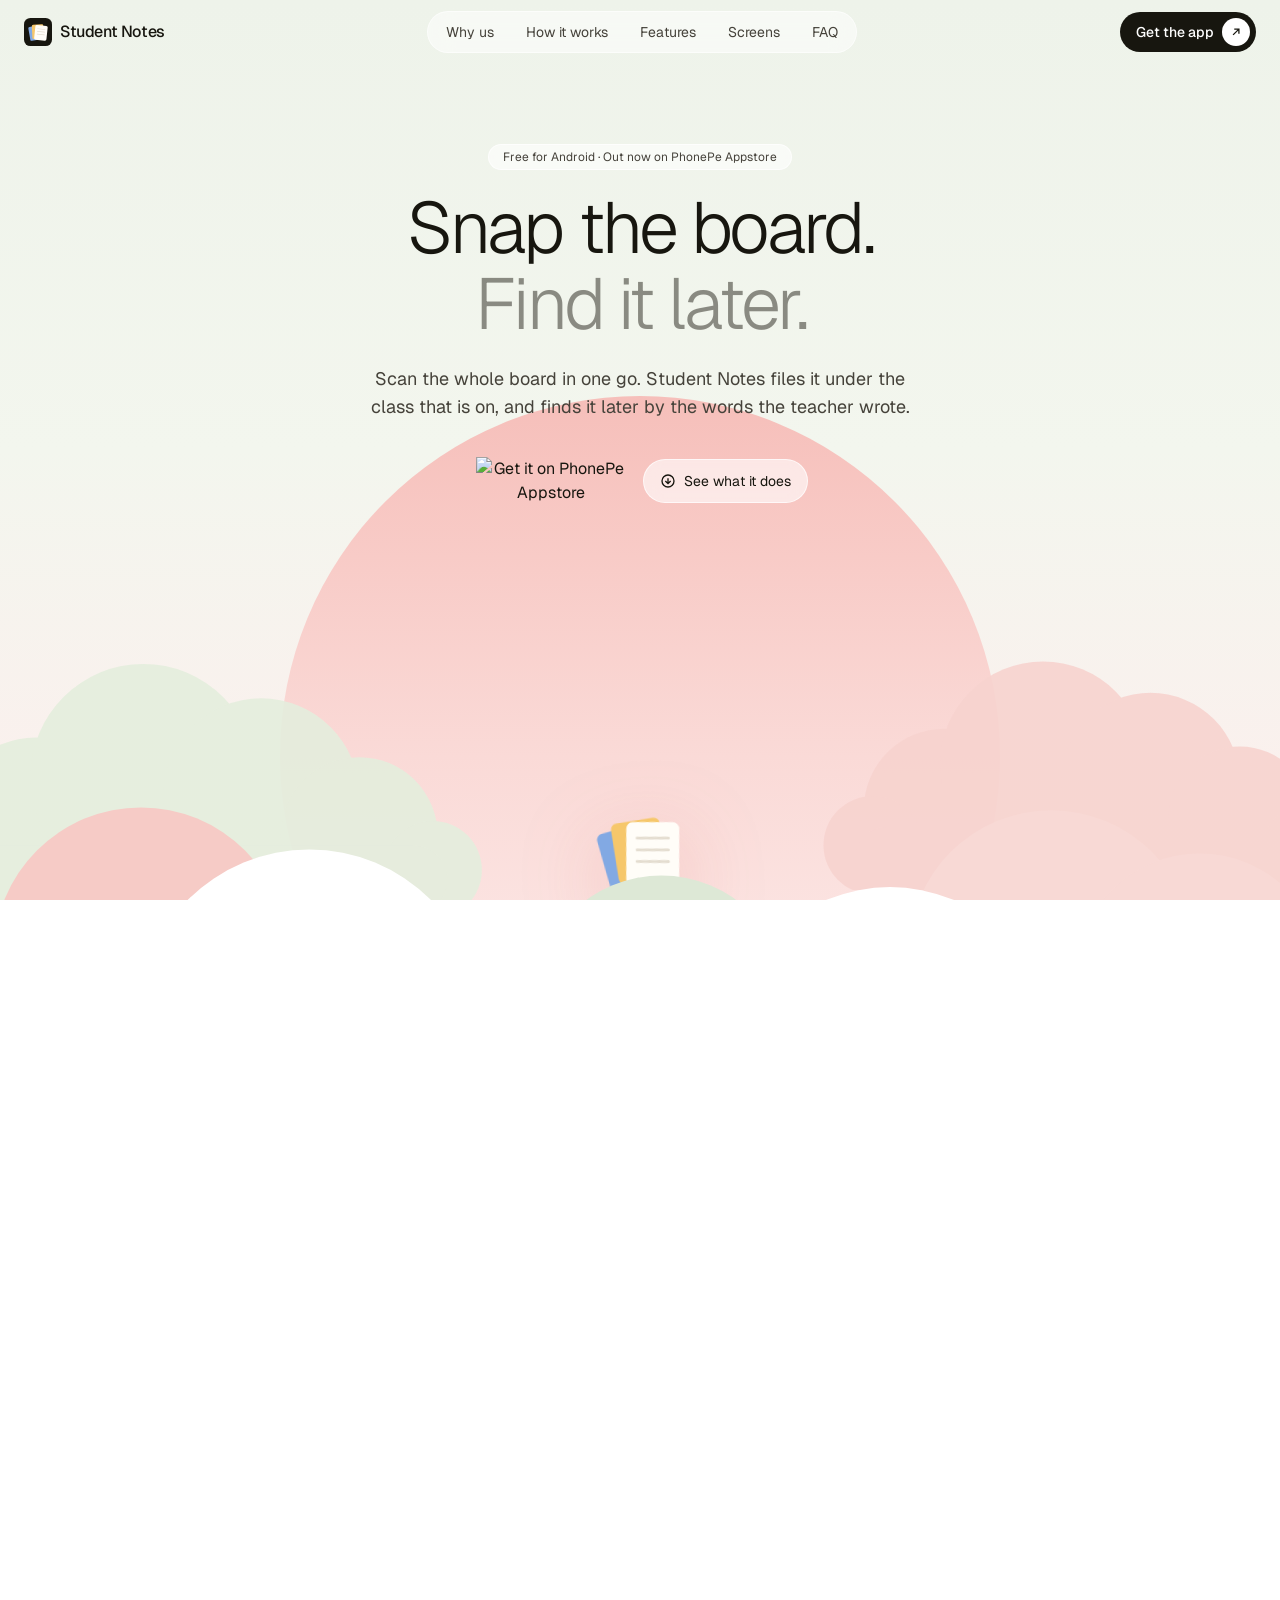
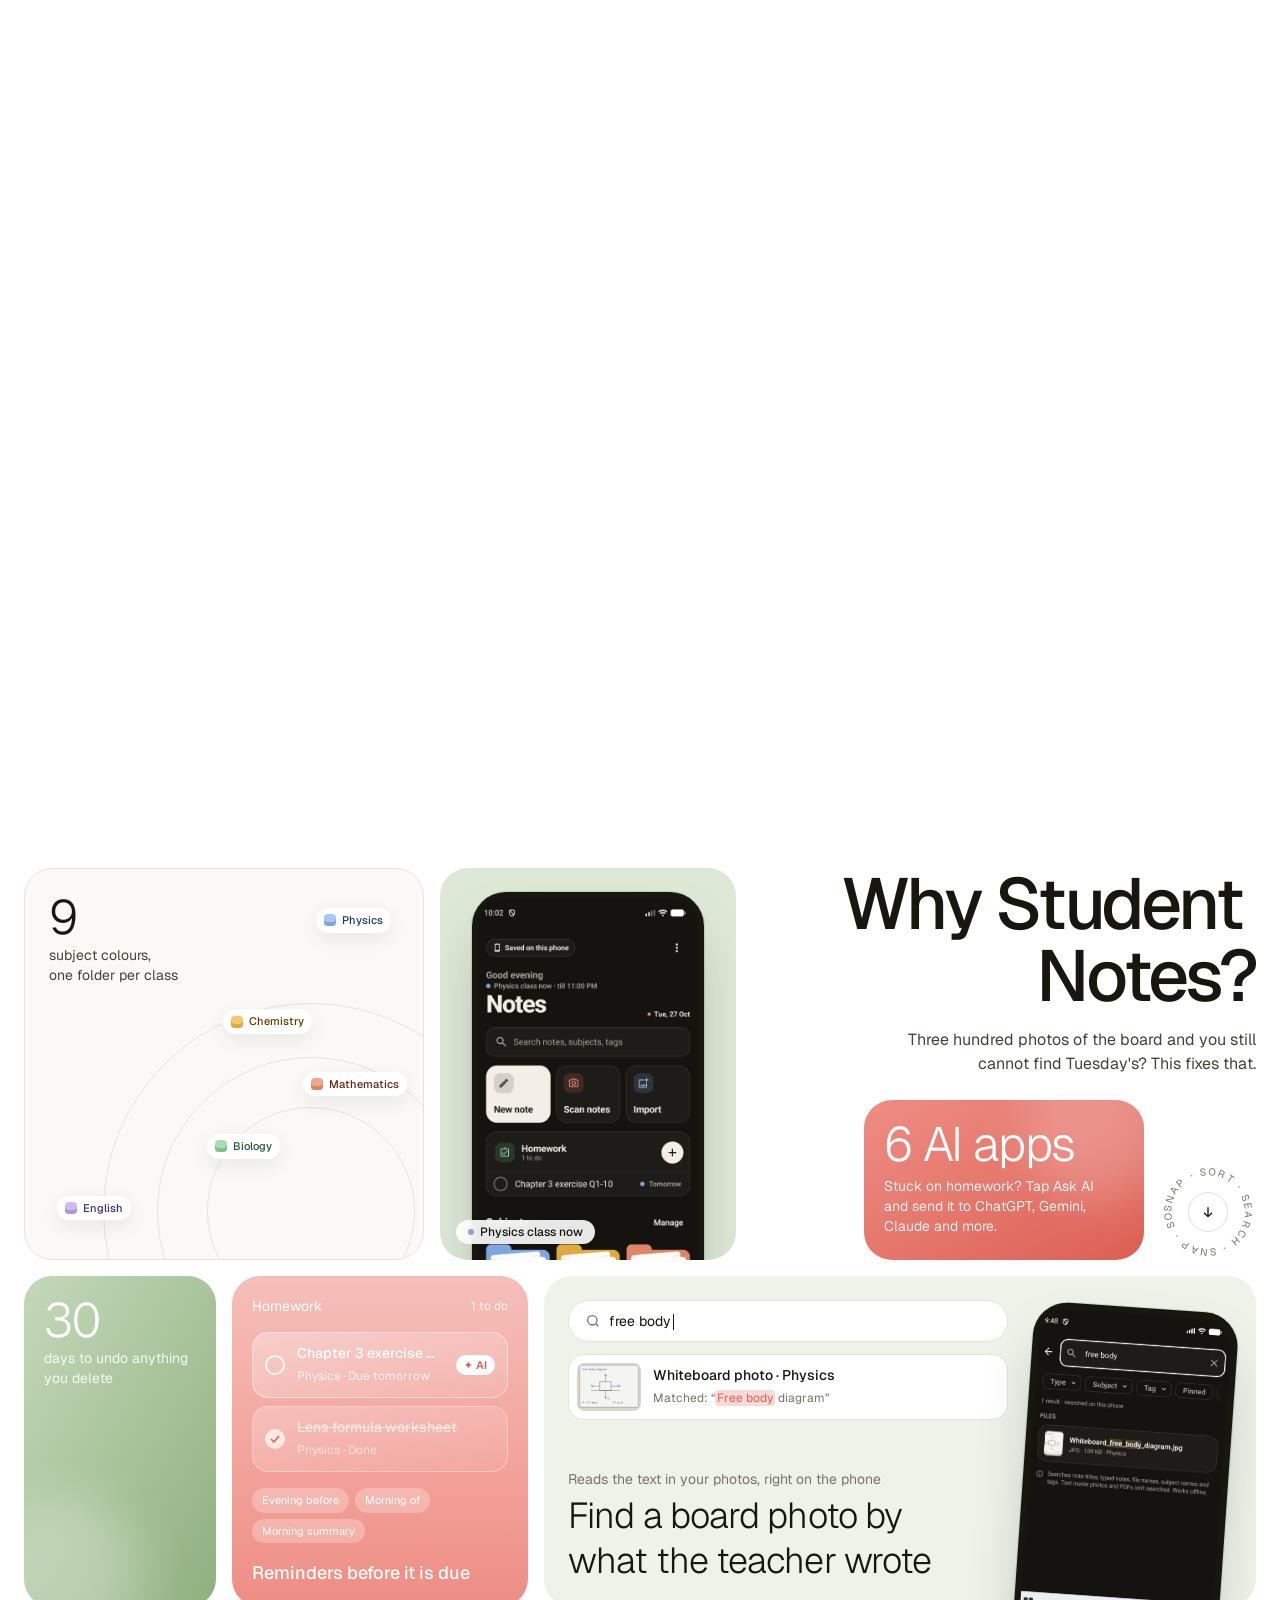
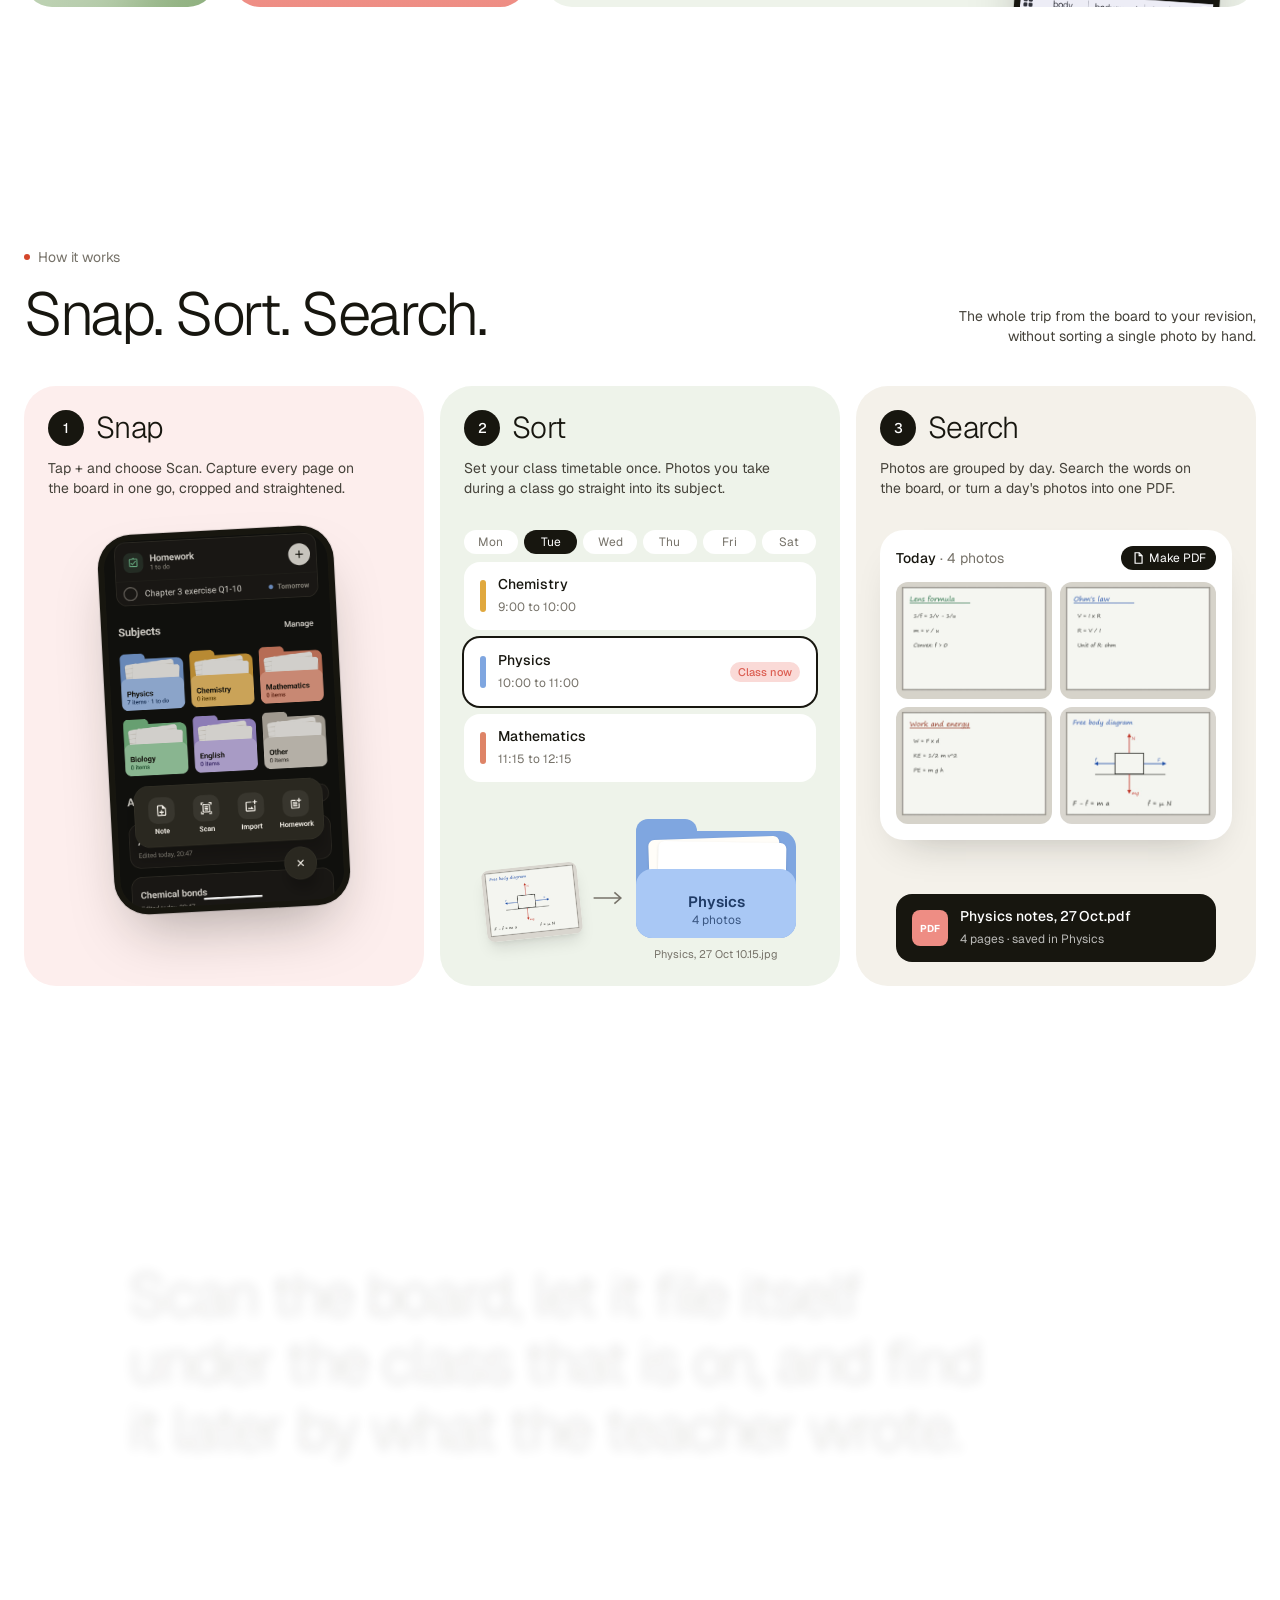
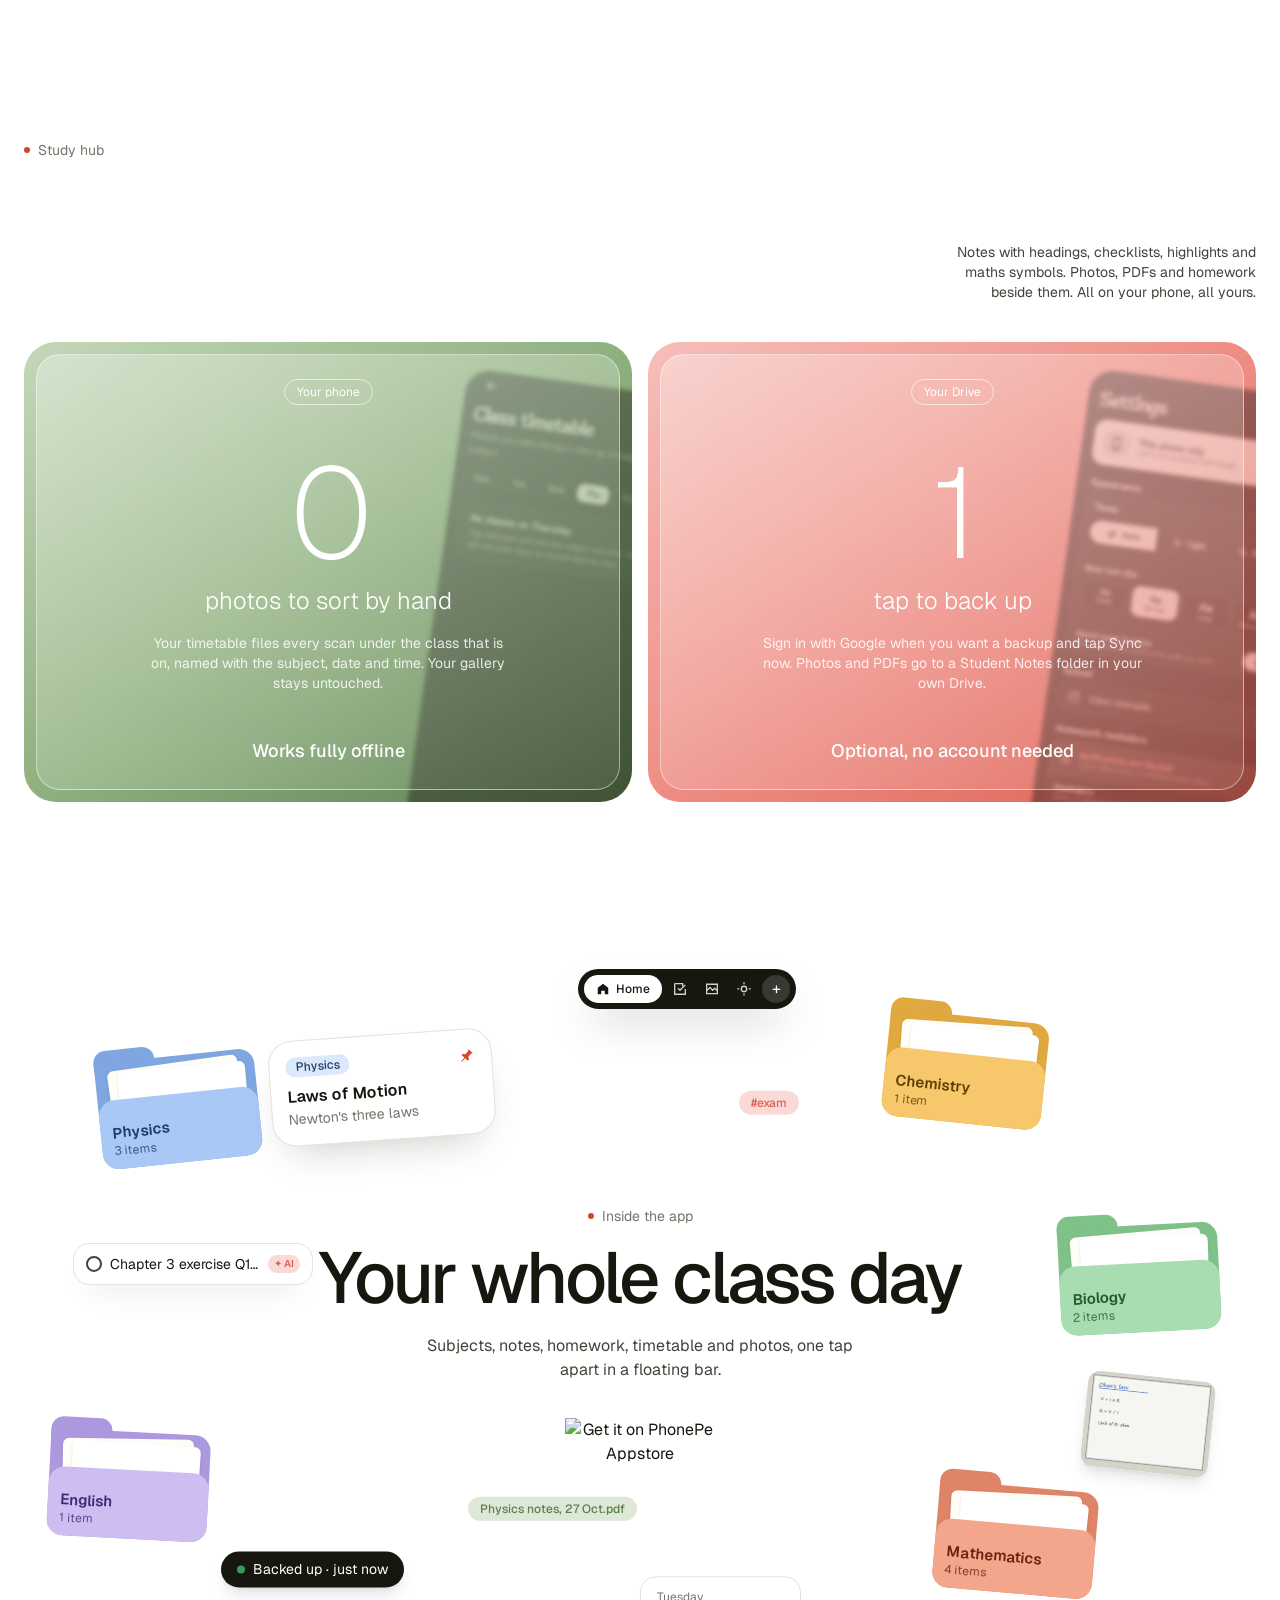
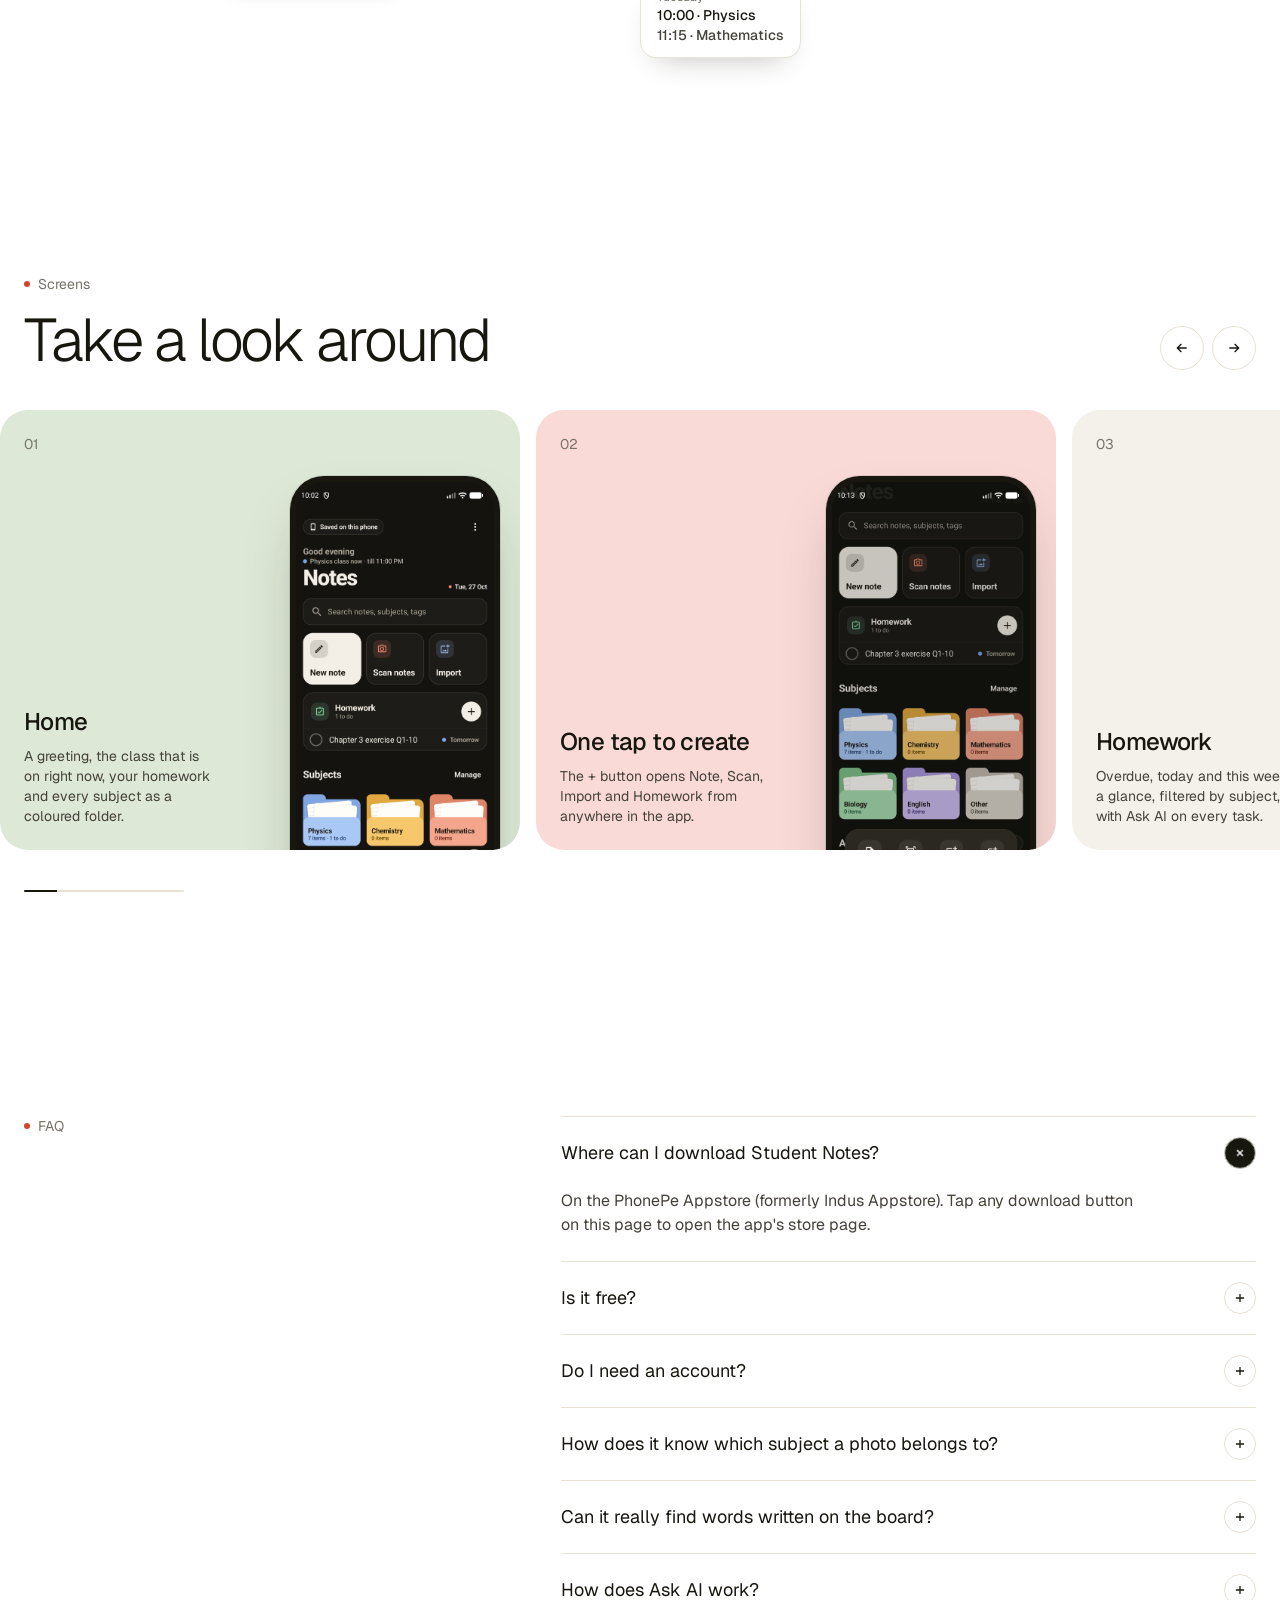
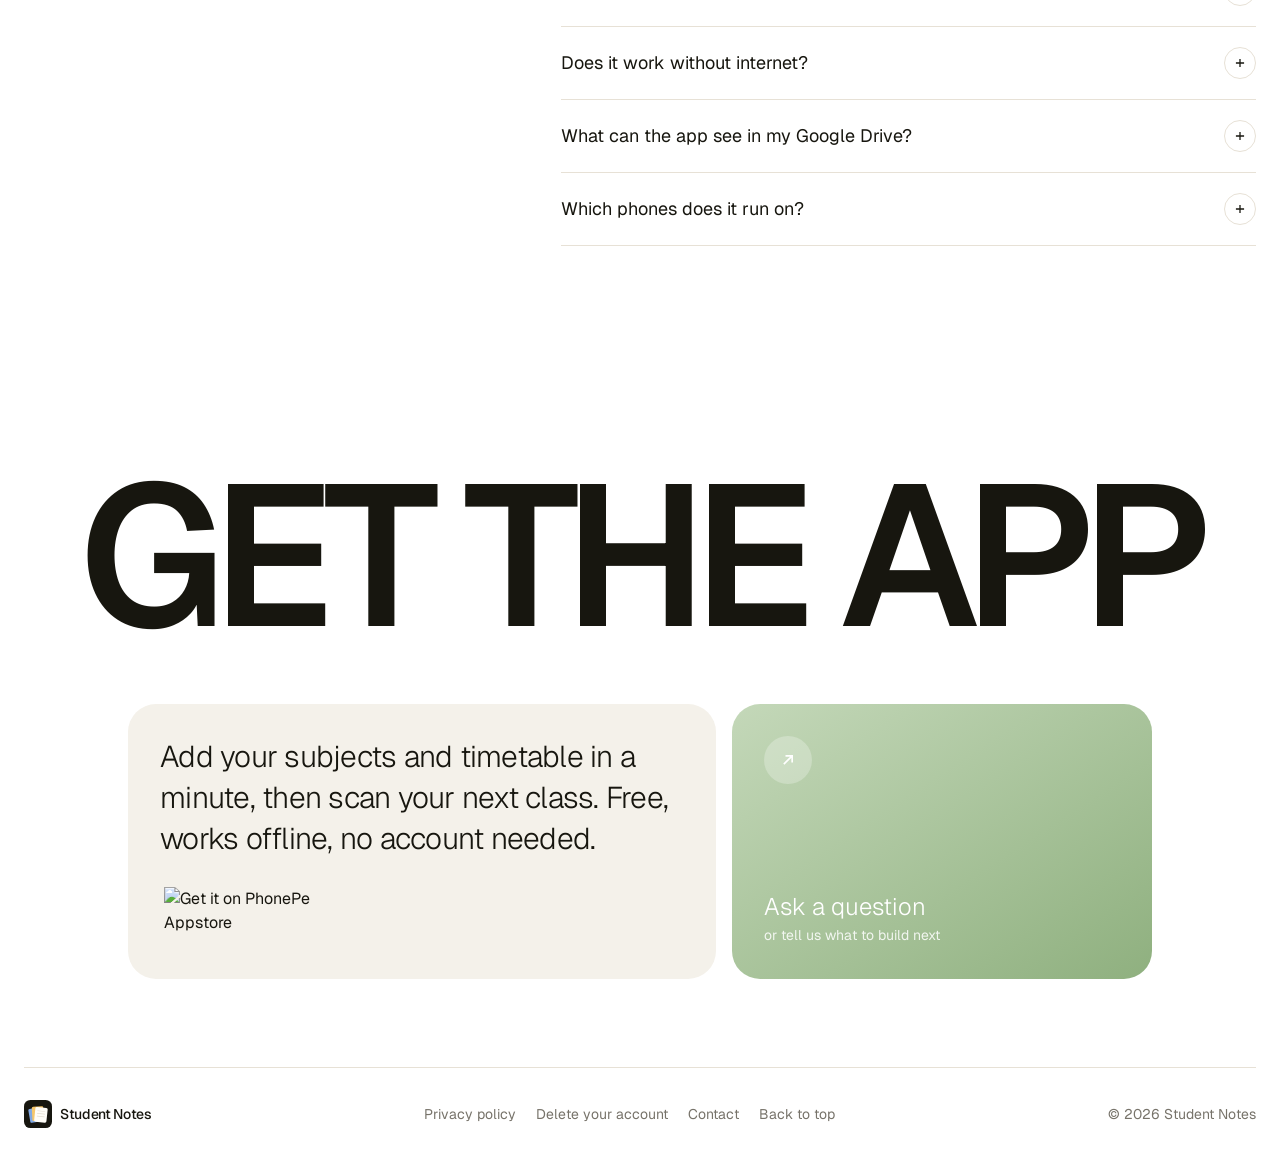
==== commit 0d4f2117: "Official PhonePe Appstore badge and short link Co-Authored-By: Claude Opus 5.5 <noreply@anthropic.co" ====
--- a/index.html
+++ b/index.html
@@ -1,78 +1,79 @@
-<!doctype html>
-<html lang="en-IN">
-  <head>
-    <meta charset="UTF-8" />
-    <meta name="viewport" content="width=device-width, initial-scale=1.0" />
-    <title>Student Notes: Notes App for Students with Board Scanner and Homework Planner</title>
-    <meta name="description" content="Free notes app for students in India. Scan the class board, auto-sort photos by your timetable, search the words written in photos, plan homework with reminders and Ask AI. Works offline. Download on PhonePe Appstore." />
-    <meta name="keywords" content="student notes app, notes app for students, board photo scanner, class notes organizer, homework planner app, timetable app for students, study app India, offline notes app, PhonePe Appstore, Indus Appstore" />
-    <link rel="canonical" href="https://mokiofficiial.github.io/student-notes-website/" />
-    <meta name="robots" content="index, follow" />
-    <meta name="author" content="Ravi Ranjan Kumar" />
-    <link rel="icon" type="image/png" href="./img/icon.png" />
-    <link rel="apple-touch-icon" href="./img/icon.png" />
-    <meta name="theme-color" content="#F4F1EA" />
-
-    <meta property="og:type" content="website" />
-    <meta property="og:site_name" content="Student Notes" />
-    <meta property="og:locale" content="en_IN" />
-    <meta property="og:url" content="https://mokiofficiial.github.io/student-notes-website/" />
-    <meta property="og:title" content="Student Notes: Snap the board. Find it later." />
-    <meta property="og:description" content="Free Android notes app for students. Scan the board, auto-sort by timetable, search text in photos, homework reminders and Ask AI. Out now on PhonePe Appstore." />
-    <meta property="og:image" content="https://mokiofficiial.github.io/student-notes-website/og.png" />
-    <meta property="og:image:width" content="1200" />
-    <meta property="og:image:height" content="630" />
-    <meta property="og:image:alt" content="Student Notes app: Snap the board. Find it later." />
-    <meta name="twitter:card" content="summary_large_image" />
-    <meta name="twitter:title" content="Student Notes: Snap the board. Find it later." />
-    <meta name="twitter:description" content="Free Android notes app for students. Out now on PhonePe Appstore." />
-    <meta name="twitter:image" content="https://mokiofficiial.github.io/student-notes-website/og.png" />
-
-    <script type="application/ld+json">
-      {
-        "@context": "https://schema.org",
-        "@type": "MobileApplication",
-        "name": "Student Notes",
-        "operatingSystem": "Android 8.0 or later",
-        "applicationCategory": "EducationalApplication",
-        "description": "Notes app for students. Scan the board, auto-sort photos by class timetable, search the words written in photos, homework reminders, Ask AI, photos and PDFs, works offline.",
-        "url": "https://mokiofficiial.github.io/student-notes-website/",
-        "image": "https://mokiofficiial.github.io/student-notes-website/img/icon.png",
-        "screenshot": "https://mokiofficiial.github.io/student-notes-website/img/home.png",
-        "downloadUrl": "https://www.phonepeappstore.com/apps/tools/student-notes/com.moki.studentnotes?page=details&id=com.moki.studentnotes",
-        "installUrl": "https://www.phonepeappstore.com/apps/tools/student-notes/com.moki.studentnotes?page=details&id=com.moki.studentnotes",
-        "softwareVersion": "1.2.0",
-        "inLanguage": "en",
-        "offers": { "@type": "Offer", "price": "0", "priceCurrency": "INR" },
-        "author": { "@type": "Person", "name": "Ravi Ranjan Kumar" }
-      }
-    </script>
-    <script type="application/ld+json">
-      {
-        "@context": "https://schema.org",
-        "@type": "FAQPage",
-        "mainEntity": [
-          { "@type": "Question", "name": "Where can I download Student Notes?", "acceptedAnswer": { "@type": "Answer", "text": "Student Notes is free on the PhonePe Appstore (formerly Indus Appstore) for Android 8.0 and newer." } },
-          { "@type": "Question", "name": "How does Student Notes know which subject a photo belongs to?", "acceptedAnswer": { "@type": "Answer", "text": "Add your classes to the class timetable. A scan taken during a class goes straight into that subject, named with the date and time." } },
-          { "@type": "Question", "name": "Can Student Notes find words written on the board?", "acceptedAnswer": { "@type": "Answer", "text": "Yes. The app reads the text in your photos on the phone itself, so searching a word finds the photo it was written in. Text inside PDFs is not searched yet." } },
-          { "@type": "Question", "name": "Does Student Notes work without internet?", "acceptedAnswer": { "@type": "Answer", "text": "Yes. Notes, scans, search and reminders all work offline. Backup to Google Drive is optional." } },
-          { "@type": "Question", "name": "Do I need an account?", "acceptedAnswer": { "@type": "Answer", "text": "No. Choose Use on this phone only. Signing in with Google is only needed for backup." } }
-        ]
-      }
-    </script>
-
-    <link rel="preconnect" href="https://fonts.googleapis.com" />
-    <link rel="preconnect" href="https://fonts.gstatic.com" crossorigin />
-    <link href="https://fonts.googleapis.com/css2?family=Geist:wght@300;400;500;600&display=swap" rel="stylesheet" />
-    <script type="module" crossorigin src="./assets/index-xYfTWu5g.js"></script>
-    <link rel="stylesheet" crossorigin href="./assets/index-4AXy-k68.css">
-  </head>
-  <body>
-    <div id="root"></div>
-    <noscript>
-      <h1>Student Notes: notes app for students</h1>
-      <p>Free Android app. Scan the class board, auto-sort photos by your timetable, search the words written in photos, plan homework with reminders and Ask AI. Works offline.</p>
-      <p><a href="https://www.phonepeappstore.com/apps/tools/student-notes/com.moki.studentnotes?page=details&id=com.moki.studentnotes">Download Student Notes on PhonePe Appstore</a></p>
-    </noscript>
-  </body>
-</html>
+<!doctype html>
+<html lang="en-IN">
+  <head>
+    <meta charset="UTF-8" />
+    <meta name="viewport" content="width=device-width, initial-scale=1.0" />
+    <title>Student Notes: Notes App for Students with Board Scanner and Homework Planner</title>
+    <meta name="description" content="Free notes app for students in India. Scan the class board, auto-sort photos by your timetable, search the words written in photos, plan homework with reminders and Ask AI. Works offline. Download on PhonePe Appstore." />
+    <meta name="keywords" content="student notes app, notes app for students, board photo scanner, class notes organizer, homework planner app, timetable app for students, study app India, offline notes app, PhonePe Appstore, Indus Appstore" />
+    <link rel="canonical" href="https://mokiofficiial.github.io/student-notes-website/" />
+    <meta name="robots" content="index, follow" />
+    <meta name="author" content="Ravi Ranjan Kumar" />
+    <link rel="icon" type="image/png" href="./img/icon.png" />
+    <link rel="apple-touch-icon" href="./img/icon.png" />
+    <meta name="theme-color" content="#F4F1EA" />
+
+    <meta property="og:type" content="website" />
+    <meta property="og:site_name" content="Student Notes" />
+    <meta property="og:locale" content="en_IN" />
+    <meta property="og:url" content="https://mokiofficiial.github.io/student-notes-website/" />
+    <meta property="og:title" content="Student Notes: Snap the board. Find it later." />
+    <meta property="og:description" content="Free Android notes app for students. Scan the board, auto-sort by timetable, search text in photos, homework reminders and Ask AI. Out now on PhonePe Appstore." />
+    <meta property="og:image" content="https://mokiofficiial.github.io/student-notes-website/og.png" />
+    <meta property="og:image:width" content="1200" />
+    <meta property="og:image:height" content="630" />
+    <meta property="og:image:alt" content="Student Notes app: Snap the board. Find it later." />
+    <meta name="twitter:card" content="summary_large_image" />
+    <meta name="twitter:title" content="Student Notes: Snap the board. Find it later." />
+    <meta name="twitter:description" content="Free Android notes app for students. Out now on PhonePe Appstore." />
+    <meta name="twitter:image" content="https://mokiofficiial.github.io/student-notes-website/og.png" />
+
+    <script type="application/ld+json">
+      {
+        "@context": "https://schema.org",
+        "@type": "MobileApplication",
+        "name": "Student Notes",
+        "operatingSystem": "Android 8.0 or later",
+        "applicationCategory": "EducationalApplication",
+        "description": "Notes app for students. Scan the board, auto-sort photos by class timetable, search the words written in photos, homework reminders, Ask AI, photos and PDFs, works offline.",
+        "url": "https://mokiofficiial.github.io/student-notes-website/",
+        "image": "https://mokiofficiial.github.io/student-notes-website/img/icon.png",
+        "screenshot": "https://mokiofficiial.github.io/student-notes-website/img/home.png",
+        "downloadUrl": "https://www.phonepeappstore.com/apps/tools/student-notes/com.moki.studentnotes?page=details&id=com.moki.studentnotes",
+        "installUrl": "https://www.phonepeappstore.com/apps/tools/student-notes/com.moki.studentnotes?page=details&id=com.moki.studentnotes",
+        "softwareVersion": "1.2.0",
+        "inLanguage": "en",
+        "offers": { "@type": "Offer", "price": "0", "priceCurrency": "INR" },
+        "author": { "@type": "Person", "name": "Ravi Ranjan Kumar" }
+      }
+    </script>
+    <script type="application/ld+json">
+      {
+        "@context": "https://schema.org",
+        "@type": "FAQPage",
+        "mainEntity": [
+          { "@type": "Question", "name": "Where can I download Student Notes?", "acceptedAnswer": { "@type": "Answer", "text": "Student Notes is free on the PhonePe Appstore (formerly Indus Appstore) for Android 8.0 and newer." } },
+          { "@type": "Question", "name": "How does Student Notes know which subject a photo belongs to?", "acceptedAnswer": { "@type": "Answer", "text": "Add your classes to the class timetable. A scan taken during a class goes straight into that subject, named with the date and time." } },
+          { "@type": "Question", "name": "Can Student Notes find words written on the board?", "acceptedAnswer": { "@type": "Answer", "text": "Yes. The app reads the text in your photos on the phone itself, so searching a word finds the photo it was written in. Text inside PDFs is not searched yet." } },
+          { "@type": "Question", "name": "Does Student Notes work without internet?", "acceptedAnswer": { "@type": "Answer", "text": "Yes. Notes, scans, search and reminders all work offline. Backup to Google Drive is optional." } },
+          { "@type": "Question", "name": "Do I need an account?", "acceptedAnswer": { "@type": "Answer", "text": "No. Choose Use on this phone only. Signing in with Google is only needed for backup." } }
+        ]
+      }
+    </script>
+
+    <link rel="preconnect" href="https://fonts.googleapis.com" />
+    <link rel="preconnect" href="https://fonts.gstatic.com" crossorigin />
+    <link href="https://fonts.googleapis.com/css2?family=Geist:wght@300;400;500;600&display=swap" rel="stylesheet" />
+    <script type="module" crossorigin src="./assets/index-CmlqPits.js"></script>
+    <link rel="stylesheet" crossorigin href="./assets/index-D18Ck14S.css">
+  </head>
+  <body>
+    <div id="root"></div>
+    <noscript>
+      <h1>Student Notes: notes app for students</h1>
+      <p>Free Android app. Scan the class board, auto-sort photos by your timetable, search the words written in photos, plan homework with reminders and Ask AI. Works offline.</p>
+      <p><a href="https://indusapp.store/46q53xlt"><img alt="Get it on PhonePe Appstore" src="https://docstore.indusappstore.com/public/external/developerdashboard-static/default_english.png" height="56" /></a></p>
+    </noscript>+
+  </body>
+</html>
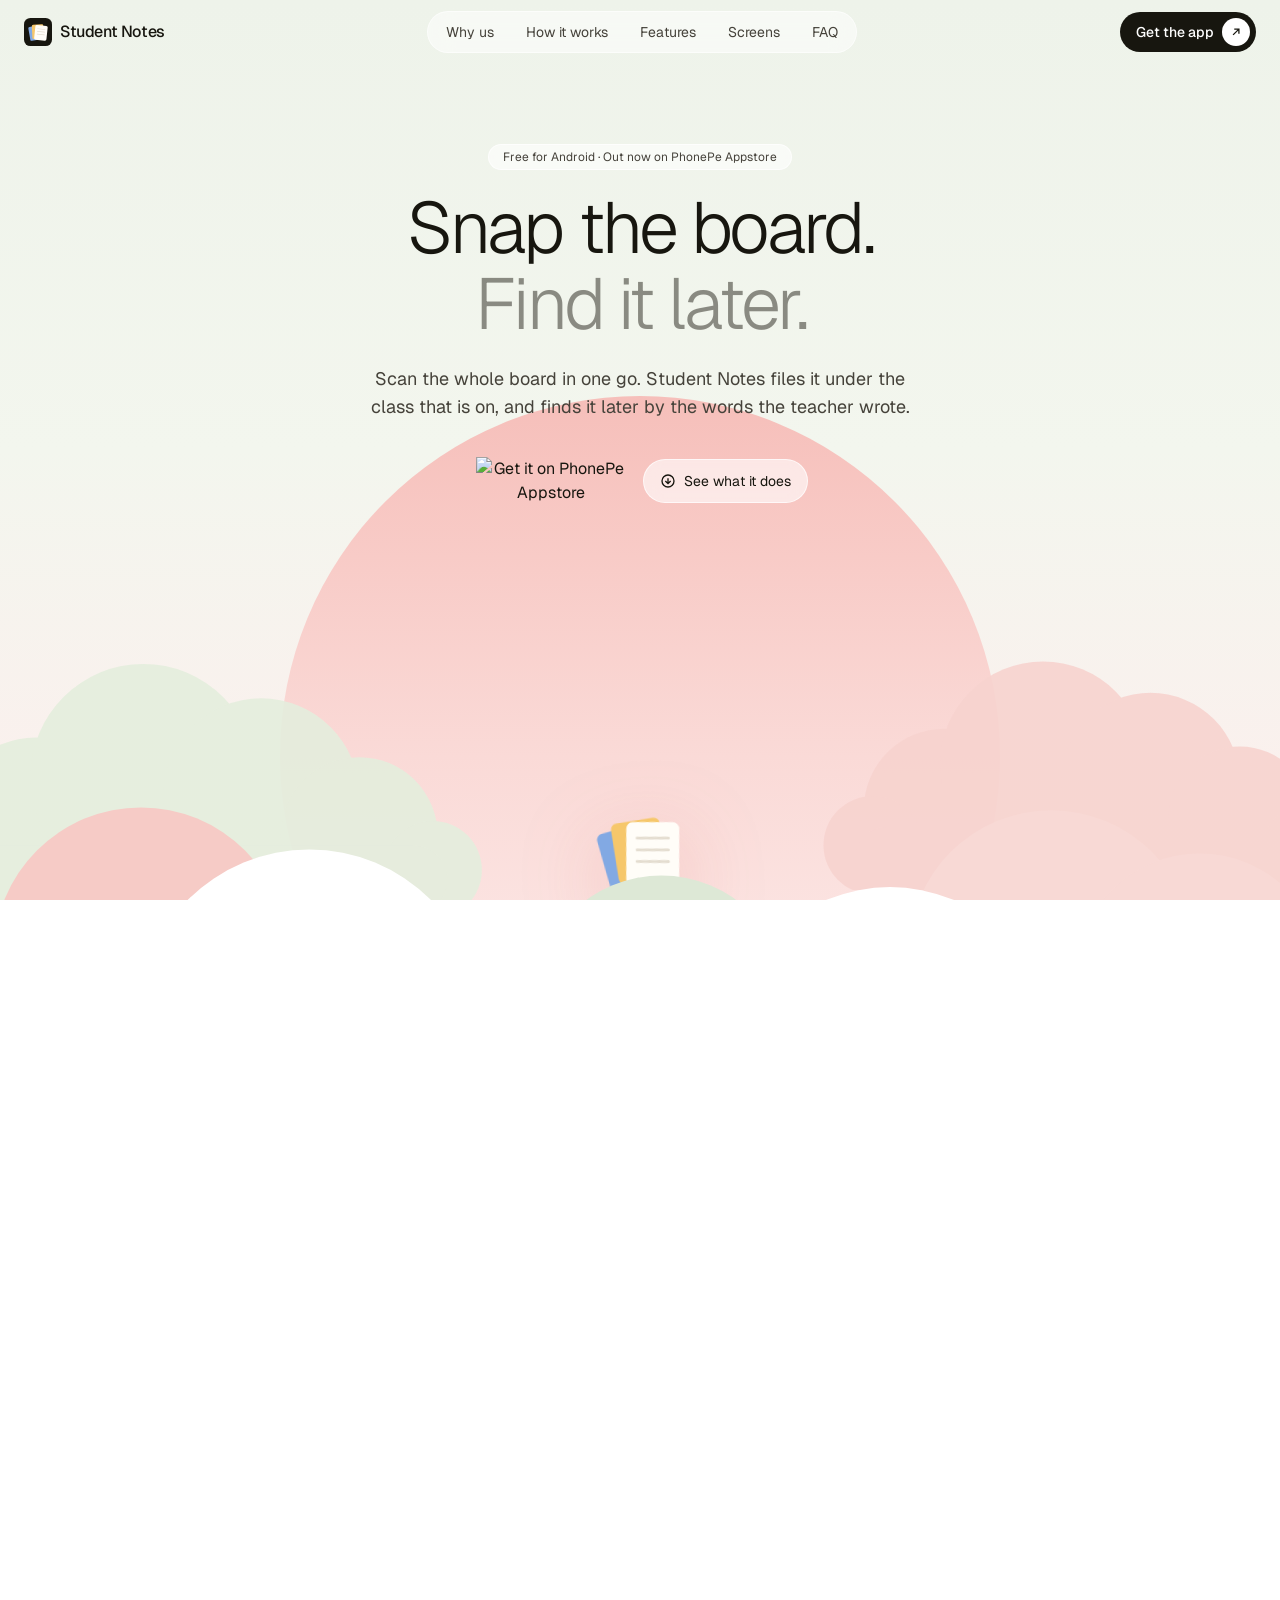
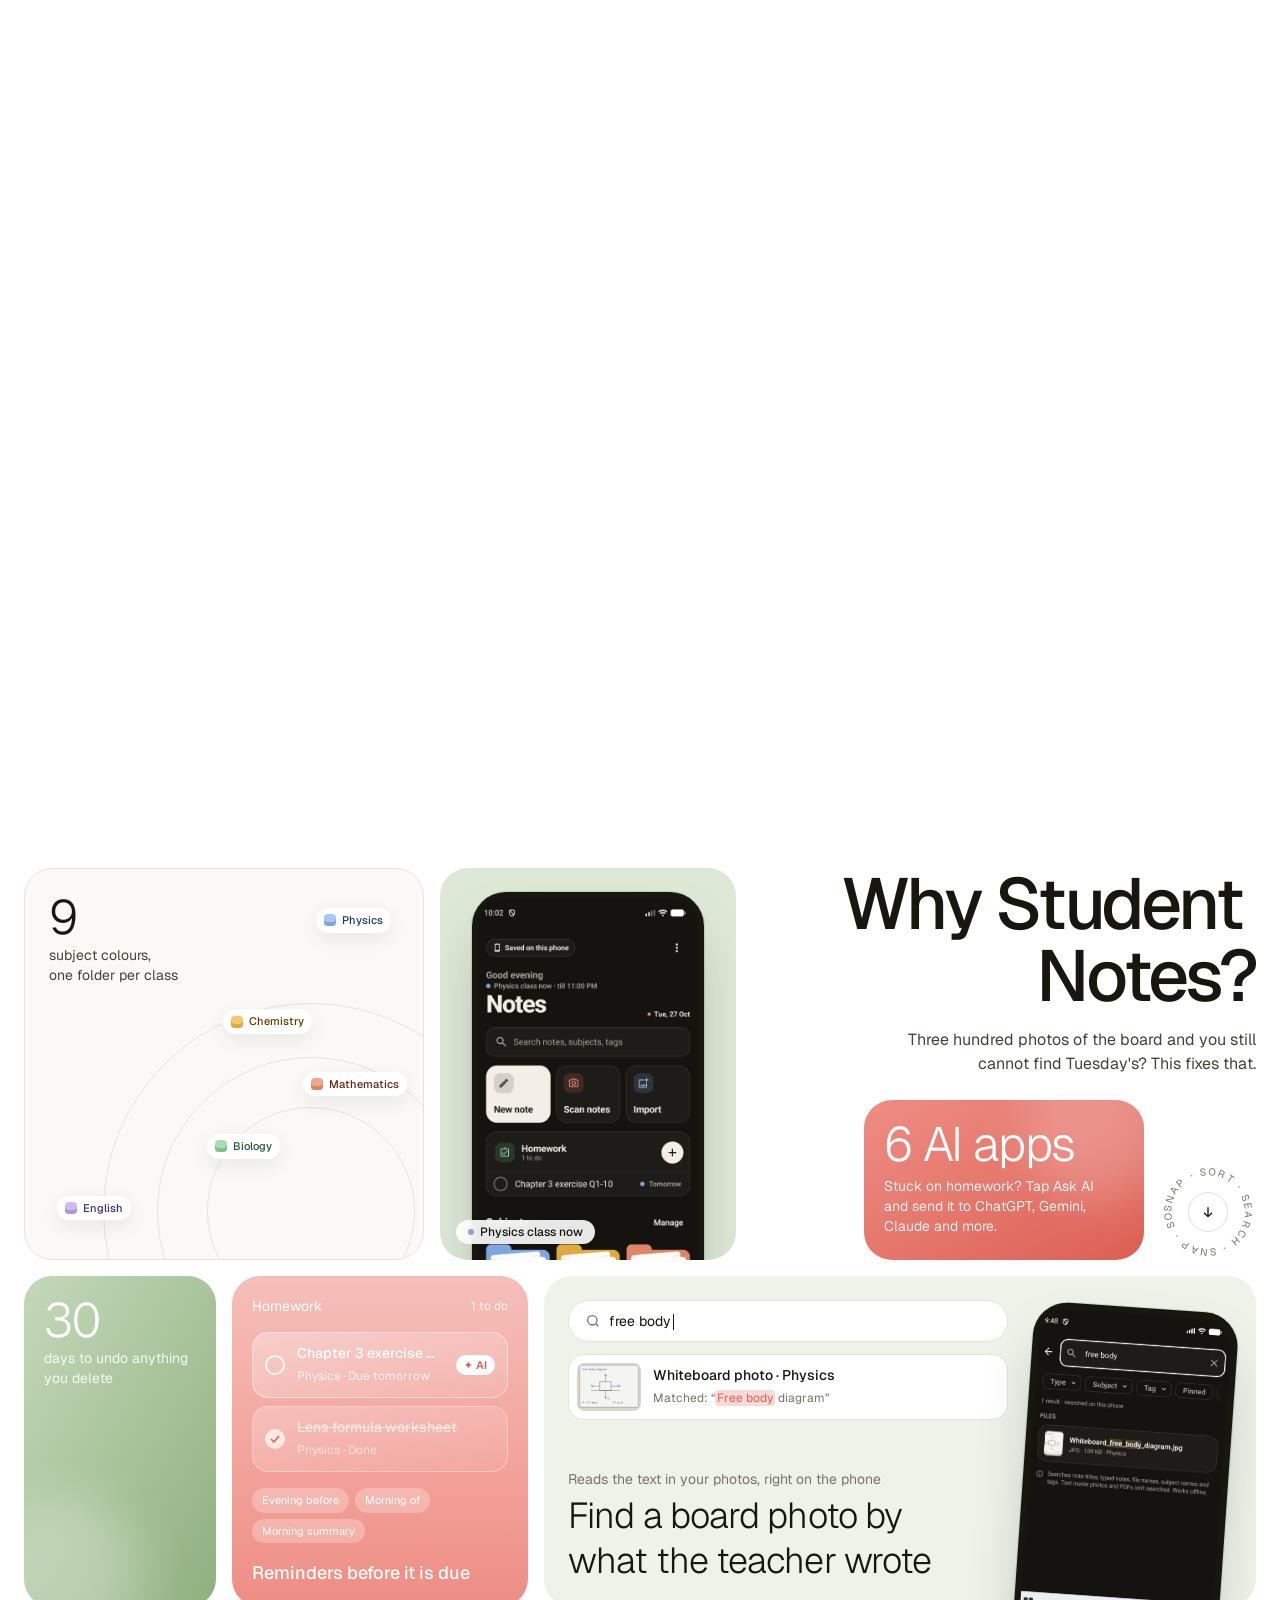
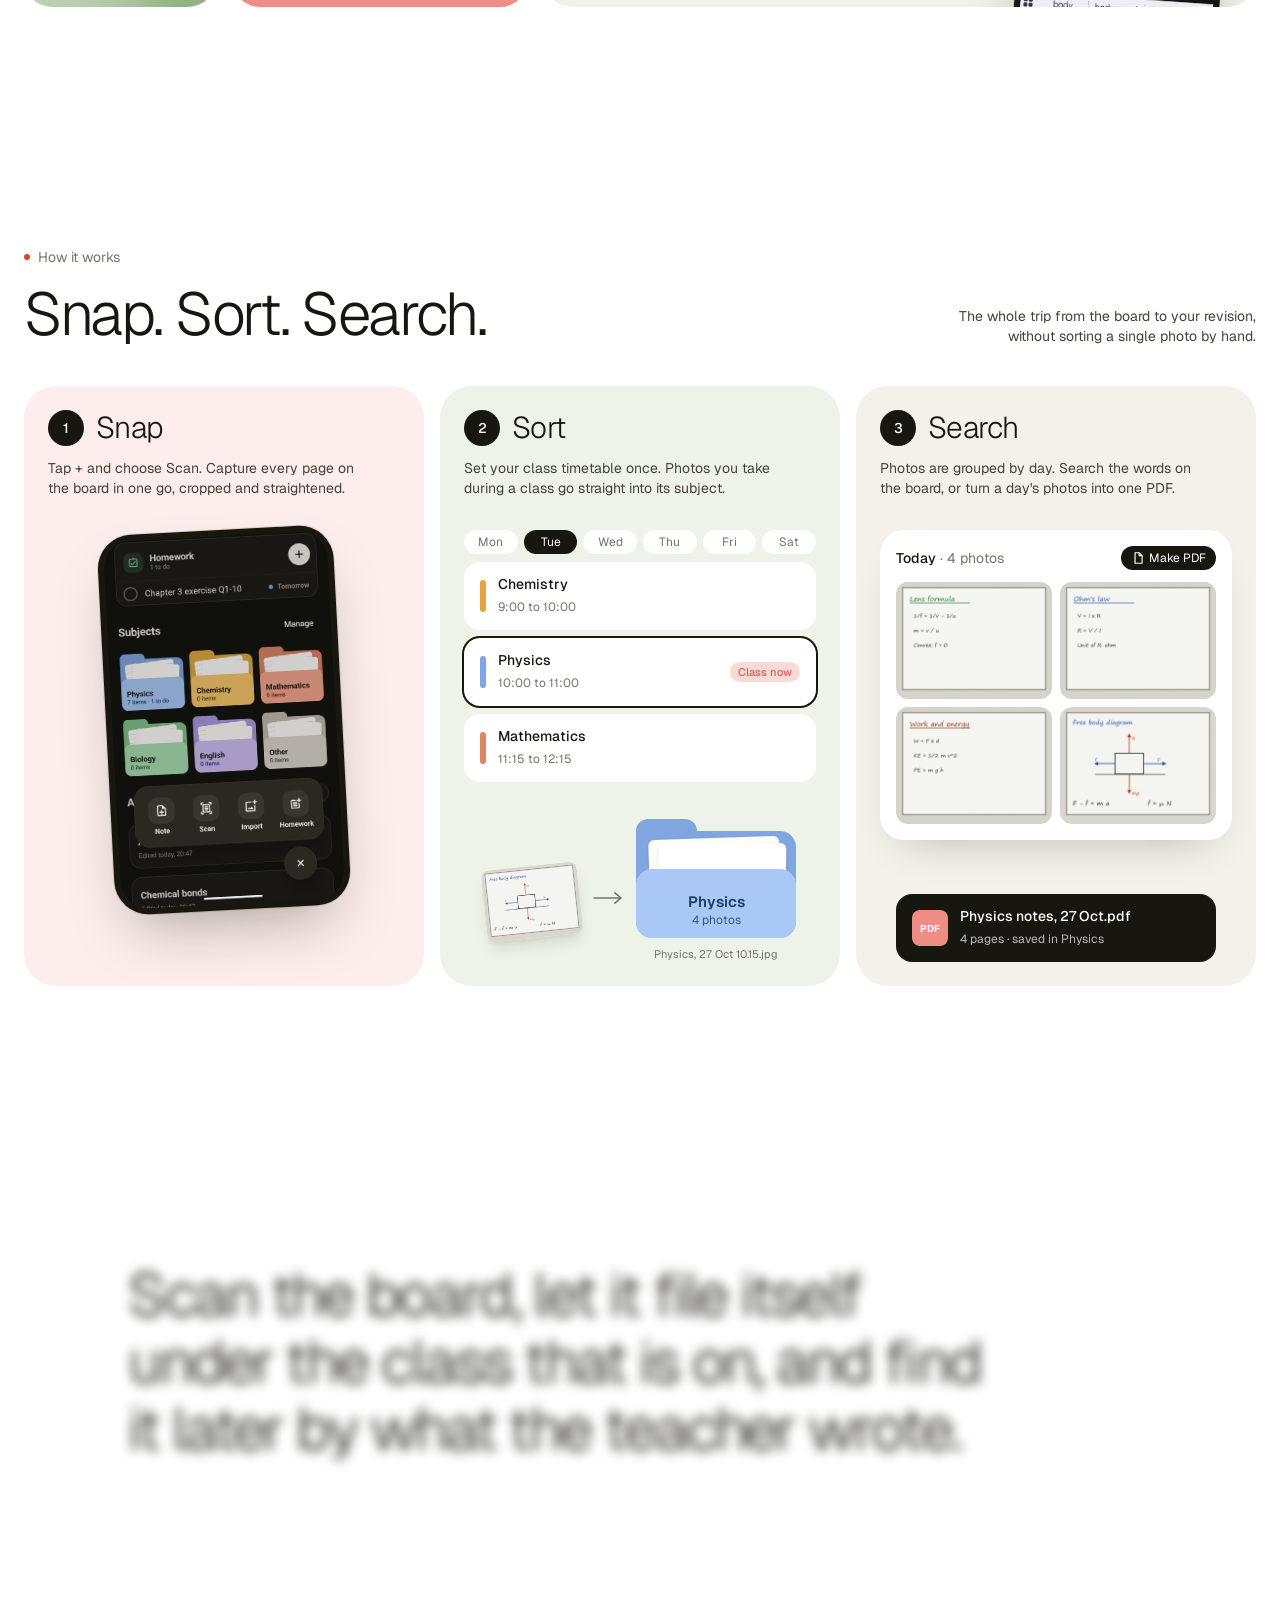
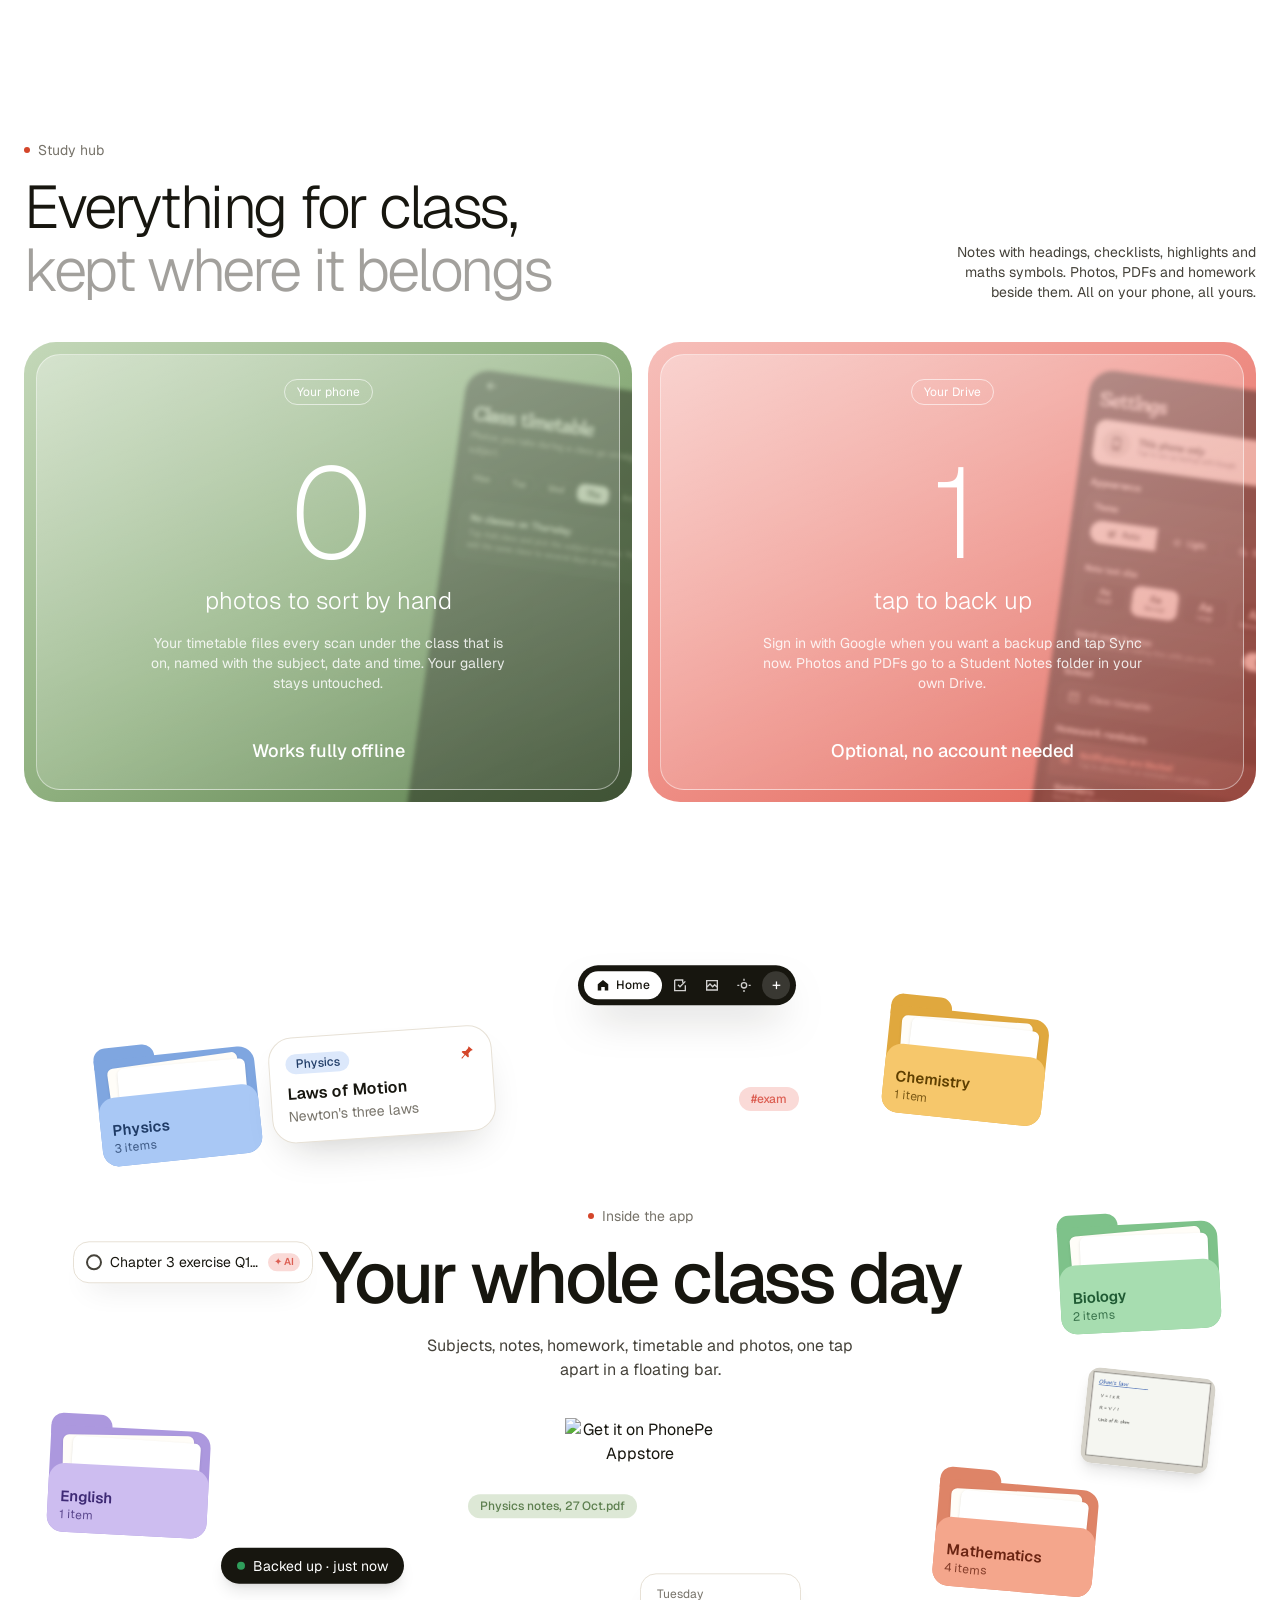
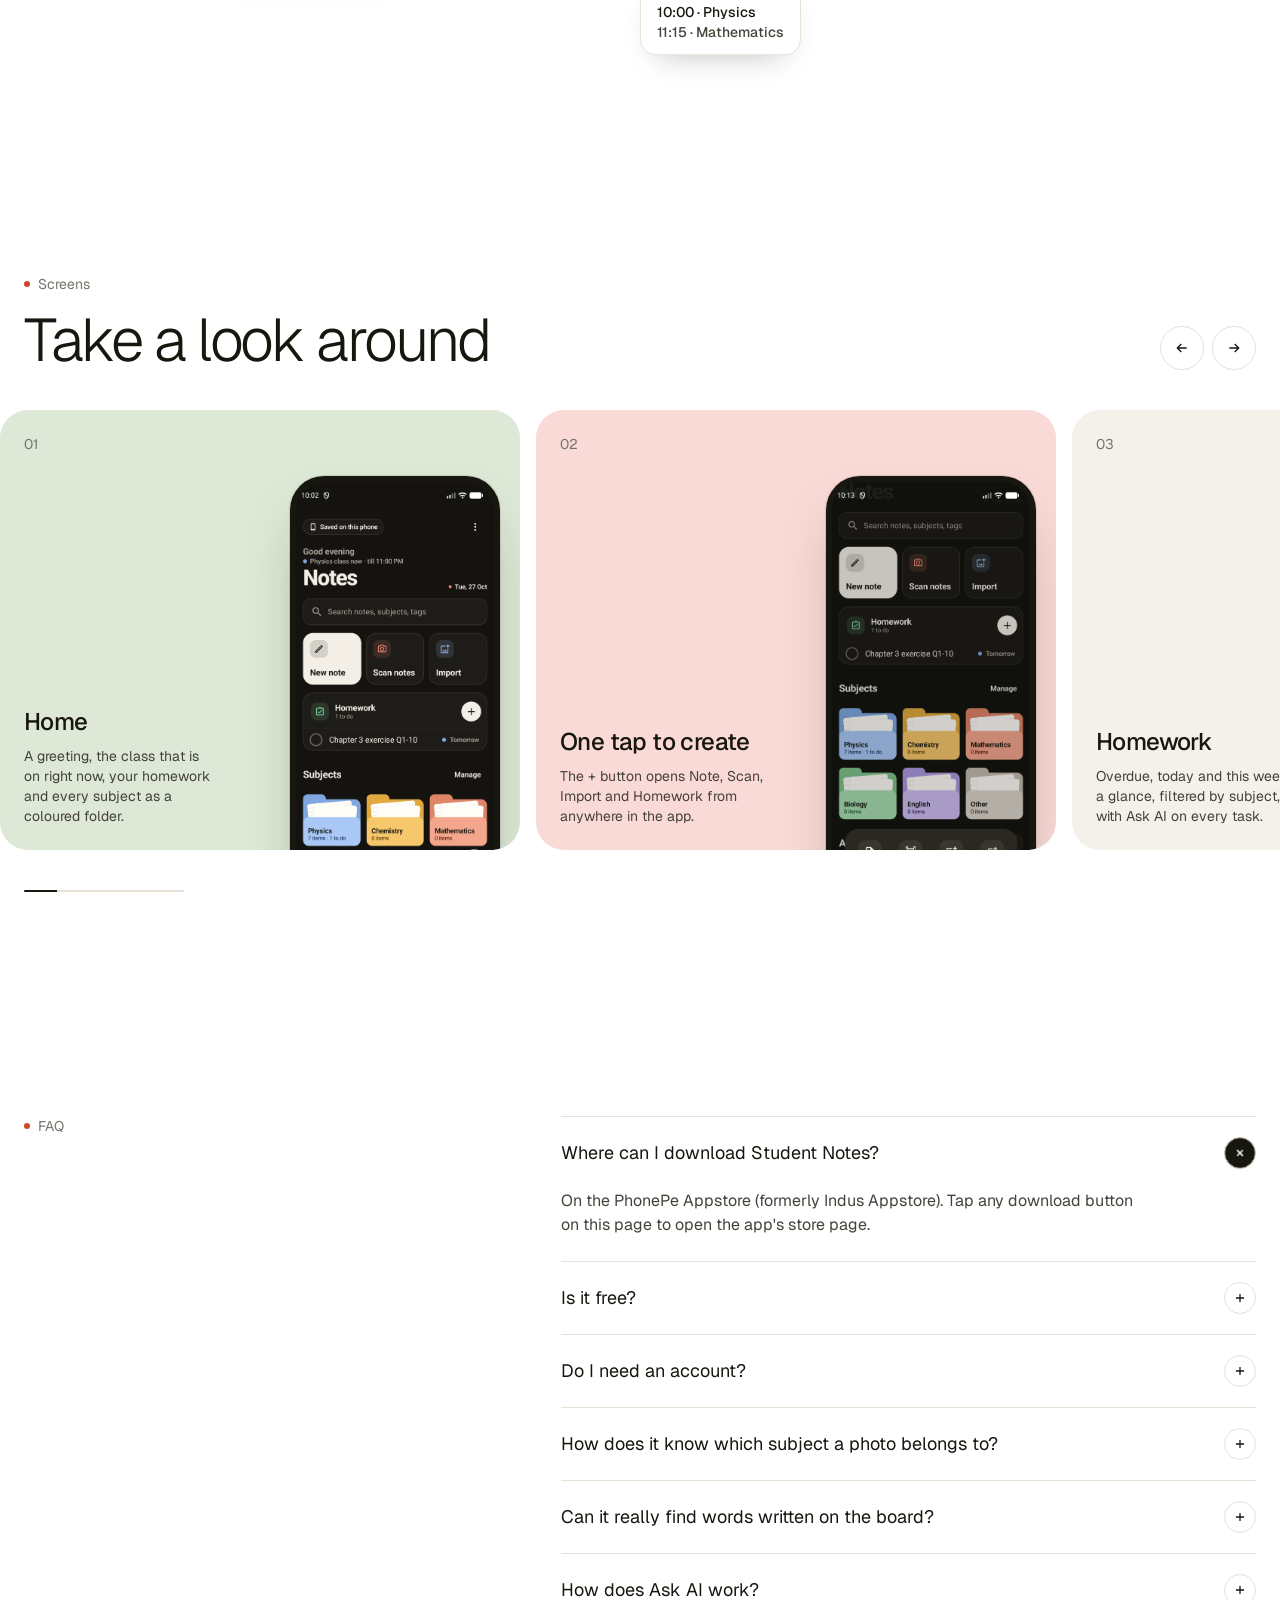
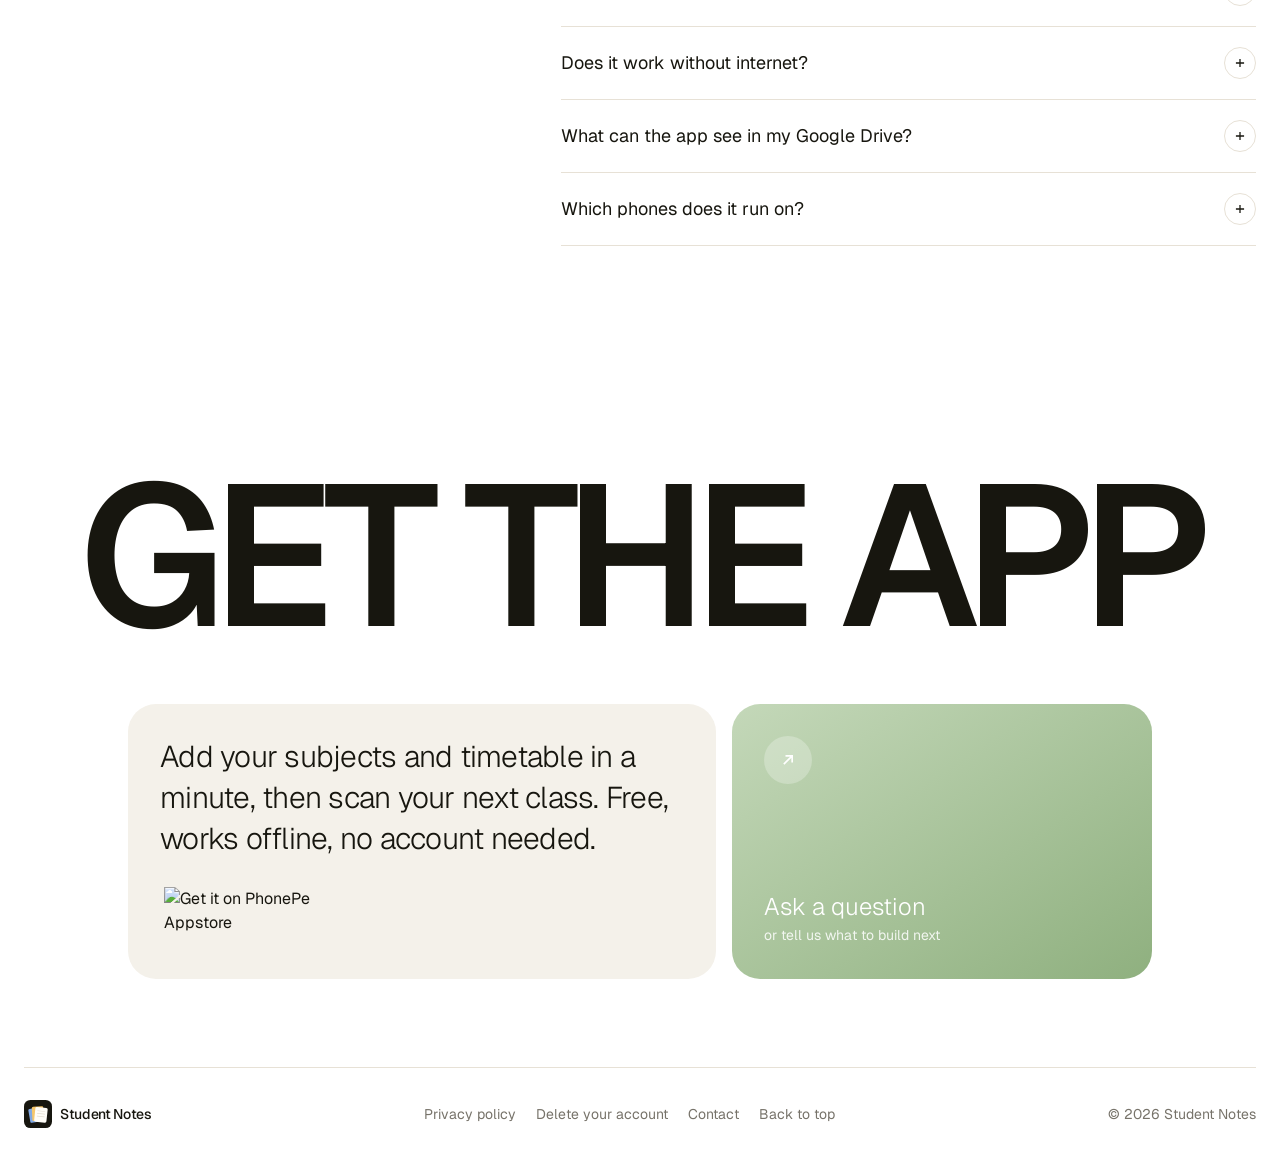
==== commit 900ebed1: "Google Search Console verification file Co-Authored-By: Claude Opus 5.5 <noreply@anthropic.com>" ====
--- a/index.html
+++ b/index.html
@@ -64,11 +64,11 @@
     <link rel="preconnect" href="https://fonts.googleapis.com" />
     <link rel="preconnect" href="https://fonts.gstatic.com" crossorigin />
     <link href="https://fonts.googleapis.com/css2?family=Geist:wght@300;400;500;600&display=swap" rel="stylesheet" />
-    <script type="module" crossorigin src="./assets/index-CmlqPits.js"></script>
+    <script type="module" crossorigin src="./assets/index-DzJAHK7w.js"></script>
     <link rel="stylesheet" crossorigin href="./assets/index-D18Ck14S.css">
   </head>
   <body>
-    <div id="root"></div>
+    <div id="root"><link rel="preload" as="image" href="https://docstore.indusappstore.com/public/external/developerdashboard-static/default_english.png"/><link rel="preload" as="image" href="/img/Whiteboard_free_body_diagram.jpg"/><link rel="preload" as="image" href="/img/Board_Lens_formula.jpg"/><link rel="preload" as="image" href="/img/Board_Ohms_law.jpg"/><link rel="preload" as="image" href="/img/Board_Work_energy.jpg"/><link rel="preload" as="image" href="/img/timetable.png"/><link rel="preload" as="image" href="/img/settings.png"/><a href="#main" class="fixed left-4 top-[-80px] z-[100] rounded-lg bg-ink px-3 py-2 text-white focus:top-4">Skip to content</a><header class="fixed inset-x-0 top-0 z-50 transition-colors duration-500 ease-out-soft "><div class="mx-auto flex h-16 max-w-7xl items-center justify-between gap-4 px-4 sm:px-6"><a href="#top" class="flex items-center gap-2 font-medium tracking-tight " aria-label="Student Notes home"><svg width="28" height="28" viewBox="0 0 512 512" class="" aria-hidden="true"><rect width="512" height="512" rx="116" fill="#17160F"></rect><rect x="96" y="148" width="196" height="258" rx="26" fill="#82A9E3" transform="rotate(-10 194 277)"></rect><rect x="148" y="120" width="210" height="262" rx="26" fill="#F6C76B" transform="rotate(-3 253 251)"></rect><g transform="rotate(6 305 272)"><rect x="196" y="134" width="226" height="272" rx="28" fill="#FFFDF8"></rect><rect x="236" y="196" width="146" height="12" rx="6" fill="#E4DDD0"></rect><rect x="236" y="246" width="146" height="12" rx="6" fill="#E4DDD0"></rect><rect x="236" y="296" width="146" height="12" rx="6" fill="#E4DDD0"></rect></g></svg><span>Student Notes</span></a><nav aria-label="Main" class="hidden items-center gap-1 rounded-full border border-white/60 bg-white/50 p-1 backdrop-blur-md md:flex"><a href="#why" class="rounded-full px-3.5 py-1.5 text-sm text-ink-soft transition-colors duration-300 hover:bg-white hover:text-ink">Why us</a><a href="#how" class="rounded-full px-3.5 py-1.5 text-sm text-ink-soft transition-colors duration-300 hover:bg-white hover:text-ink">How it works</a><a href="#hub" class="rounded-full px-3.5 py-1.5 text-sm text-ink-soft transition-colors duration-300 hover:bg-white hover:text-ink">Features</a><a href="#screens" class="rounded-full px-3.5 py-1.5 text-sm text-ink-soft transition-colors duration-300 hover:bg-white hover:text-ink">Screens</a><a href="#faq" class="rounded-full px-3.5 py-1.5 text-sm text-ink-soft transition-colors duration-300 hover:bg-white hover:text-ink">FAQ</a></nav><div class="flex items-center gap-2"><a href="#get" class="hidden h-10 items-center gap-2 rounded-full bg-ink pl-4 pr-1.5 text-sm font-medium text-white transition-colors duration-300 hover:bg-ink-soft sm:inline-flex">Get the app<span class="grid size-7 place-items-center rounded-full bg-white text-ink"><svg viewBox="0 0 24 24" class="size-3.5" fill="none" stroke="currentColor" stroke-width="2.2" aria-hidden="true"><path d="M7 17 17 7M9 7h8v8"></path></svg></span></a><button class="relative grid size-10 place-items-center rounded-full border border-line bg-white/70 md:hidden" aria-label="Open menu" aria-expanded="false"><span class="absolute h-0.5 w-4 rounded bg-ink transition-transform duration-500 ease-out-soft -translate-y-1"></span><span class="absolute h-0.5 w-4 rounded bg-ink transition-transform duration-500 ease-out-soft translate-y-1"></span></button></div></div></header><div class="fixed inset-0 z-40 flex flex-col justify-center gap-5 bg-white/95 px-6 backdrop-blur-2xl transition-opacity duration-500 ease-out-soft md:hidden pointer-events-none opacity-0"><a href="#why" class="text-4xl font-light tracking-tight transition-[opacity,transform] duration-500 ease-out-soft" style="transition-delay:0ms;opacity:0;transform:translateY(24px)">Why us</a><a href="#how" class="text-4xl font-light tracking-tight transition-[opacity,transform] duration-500 ease-out-soft" style="transition-delay:0ms;opacity:0;transform:translateY(24px)">How it works</a><a href="#hub" class="text-4xl font-light tracking-tight transition-[opacity,transform] duration-500 ease-out-soft" style="transition-delay:0ms;opacity:0;transform:translateY(24px)">Features</a><a href="#screens" class="text-4xl font-light tracking-tight transition-[opacity,transform] duration-500 ease-out-soft" style="transition-delay:0ms;opacity:0;transform:translateY(24px)">Screens</a><a href="#faq" class="text-4xl font-light tracking-tight transition-[opacity,transform] duration-500 ease-out-soft" style="transition-delay:0ms;opacity:0;transform:translateY(24px)">FAQ</a><a href="#get" class="text-4xl font-light tracking-tight transition-[opacity,transform] duration-500 ease-out-soft" style="transition-delay:0ms;opacity:0;transform:translateY(24px)">Get the app</a></div><main id="main"><section id="top" class="relative h-[260vh]" aria-label="Introduction"><div class="sticky top-0 h-svh overflow-hidden bg-gradient-to-b from-sage-50 via-[#f3f6ee] to-rose-50"><div class="absolute left-1/2 top-[44%] aspect-square w-[min(86vw,720px)] -translate-x-1/2 rounded-full bg-gradient-to-b from-rose-200 via-rose-100 to-rose-50" style="transform:none"></div><div class="absolute inset-x-0 -bottom-[6%] opacity-90" style="transform:none"><svg viewBox="0 0 600 260" class="absolute -left-[8%] bottom-10 w-[46vw] min-w-[320px]" aria-hidden="true"><g fill="#E4EEDD"><circle cx="140" cy="170" r="90"></circle><circle cx="250" cy="120" r="115"></circle><circle cx="370" cy="140" r="100"></circle><circle cx="470" cy="180" r="80"></circle><circle cx="60" cy="210" r="55"></circle><circle cx="545" cy="215" r="50"></circle><rect x="40" y="190" width="520" height="70" rx="35"></rect></g></svg><svg viewBox="0 0 600 260" class="absolute -right-[6%] bottom-16 w-[42vw] min-w-[300px]" aria-hidden="true"><g fill="#F7D3CF"><circle cx="140" cy="170" r="90"></circle><circle cx="250" cy="120" r="115"></circle><circle cx="370" cy="140" r="100"></circle><circle cx="470" cy="180" r="80"></circle><circle cx="60" cy="210" r="55"></circle><circle cx="545" cy="215" r="50"></circle><rect x="40" y="190" width="520" height="70" rx="35"></rect></g></svg></div><div class="absolute left-1/2 top-1/2 z-10 -translate-x-1/2" style="transform:translateY(38vh)"><div class="absolute left-1/2 top-[70px] h-[120vh] w-16 origin-top -translate-x-1/2 rounded-full bg-gradient-to-b from-white via-rose-100/90 to-transparent blur-md" style="transform:scaleY(0)"></div><div class="relative drop-shadow-[0_24px_40px_rgba(220,95,83,0.25)]" style="transform:rotate(-6deg)"><svg width="120" height="120" viewBox="0 0 512 512" class="" aria-hidden="true"><rect x="96" y="148" width="196" height="258" rx="26" fill="#82A9E3" transform="rotate(-10 194 277)"></rect><rect x="148" y="120" width="210" height="262" rx="26" fill="#F6C76B" transform="rotate(-3 253 251)"></rect><g transform="rotate(6 305 272)"><rect x="196" y="134" width="226" height="272" rx="28" fill="#FFFDF8"></rect><rect x="236" y="196" width="146" height="12" rx="6" fill="#E4DDD0"></rect><rect x="236" y="246" width="146" height="12" rx="6" fill="#E4DDD0"></rect><rect x="236" y="296" width="146" height="12" rx="6" fill="#E4DDD0"></rect></g></svg></div></div><div class="relative z-20 mx-auto flex max-w-4xl flex-col items-center px-4 pt-32 text-center sm:pt-36" style="opacity:1;transform:none"><p class="mb-5 rounded-full border border-white/70 bg-white/60 px-3.5 py-1 text-xs text-ink-soft backdrop-blur">Free for Android · Out now on PhonePe Appstore</p><h1 class="text-[42px] font-light leading-[1.05] tracking-[-0.04em] sm:text-6xl md:text-7xl"><p class="blur-text flex flex-wrap  justify-center"><span class="sr-only select-none">Snap the board.</span><span class="inline-flex"><span aria-hidden="true" class="inline-block will-change-[transform,filter,opacity]" style="filter:blur(10px);opacity:0;transform:translateY(50px)">Snap </span></span><span class="inline-flex"><span aria-hidden="true" class="inline-block will-change-[transform,filter,opacity]" style="filter:blur(10px);opacity:0;transform:translateY(50px)">the </span></span><span class="inline-flex"><span aria-hidden="true" class="inline-block will-change-[transform,filter,opacity]" style="filter:blur(10px);opacity:0;transform:translateY(50px)">board.</span></span></p><p class="blur-text flex flex-wrap  justify-center text-ink-soft/60"><span class="sr-only select-none">Find it later.</span><span class="inline-flex"><span aria-hidden="true" class="inline-block will-change-[transform,filter,opacity]" style="filter:blur(10px);opacity:0;transform:translateY(50px)">Find </span></span><span class="inline-flex"><span aria-hidden="true" class="inline-block will-change-[transform,filter,opacity]" style="filter:blur(10px);opacity:0;transform:translateY(50px)">it </span></span><span class="inline-flex"><span aria-hidden="true" class="inline-block will-change-[transform,filter,opacity]" style="filter:blur(10px);opacity:0;transform:translateY(50px)">later.</span></span></p></h1><p class="mt-6 max-w-xl text-base text-ink-soft sm:text-lg">Scan the whole board in one go. Student Notes files it under the class that is on, and finds it later by the words the teacher wrote.</p><div class="mt-8 flex flex-wrap items-center justify-center gap-3"><a href="https://indusapp.store/46q53xlt" target="_blank" rel="noopener" class="inline-block rounded-[12px] p-1 transition-transform duration-300 ease-out-soft hover:-translate-y-0.5 active:scale-[0.98] "><img src="https://docstore.indusappstore.com/public/external/developerdashboard-static/default_english.png" alt="Get it on PhonePe Appstore" width="620" height="198" class="w-auto h-12"/></a><a href="#why" class="inline-flex h-11 items-center gap-2 rounded-full border border-white/70 bg-white/60 px-4 text-sm backdrop-blur transition-colors duration-300 hover:bg-white"><svg viewBox="0 0 24 24" class="size-4" fill="none" stroke="currentColor" stroke-width="2" aria-hidden="true"><circle cx="12" cy="12" r="9"></circle><path d="M12 8v8m-4-4 4 4 4-4"></path></svg>See what it does</a></div></div><div class="absolute inset-x-0 -bottom-[26vh] z-30" style="transform:none"><svg viewBox="0 0 600 260" class="absolute -left-[14%] bottom-0 w-[60vw] min-w-[420px]" aria-hidden="true"><g fill="#F6CBC6"><circle cx="140" cy="170" r="90"></circle><circle cx="250" cy="120" r="115"></circle><circle cx="370" cy="140" r="100"></circle><circle cx="470" cy="180" r="80"></circle><circle cx="60" cy="210" r="55"></circle><circle cx="545" cy="215" r="50"></circle><rect x="40" y="190" width="520" height="70" rx="35"></rect></g></svg><svg viewBox="0 0 600 260" class="absolute left-[30%] -bottom-6 w-[52vw] min-w-[380px]" aria-hidden="true"><g fill="#DDE8D6"><circle cx="140" cy="170" r="90"></circle><circle cx="250" cy="120" r="115"></circle><circle cx="370" cy="140" r="100"></circle><circle cx="470" cy="180" r="80"></circle><circle cx="60" cy="210" r="55"></circle><circle cx="545" cy="215" r="50"></circle><rect x="40" y="190" width="520" height="70" rx="35"></rect></g></svg><svg viewBox="0 0 600 260" class="absolute -right-[16%] bottom-2 w-[58vw] min-w-[420px]" aria-hidden="true"><g fill="#F8D9D5"><circle cx="140" cy="170" r="90"></circle><circle cx="250" cy="120" r="115"></circle><circle cx="370" cy="140" r="100"></circle><circle cx="470" cy="180" r="80"></circle><circle cx="60" cy="210" r="55"></circle><circle cx="545" cy="215" r="50"></circle><rect x="40" y="190" width="520" height="70" rx="35"></rect></g></svg><div class="absolute inset-x-0 top-full h-[90vh] bg-white"></div><svg viewBox="0 0 600 260" class="absolute -left-[5%] -bottom-24 w-[70vw] min-w-[460px]" aria-hidden="true"><g fill="#FFFFFF"><circle cx="140" cy="170" r="90"></circle><circle cx="250" cy="120" r="115"></circle><circle cx="370" cy="140" r="100"></circle><circle cx="470" cy="180" r="80"></circle><circle cx="60" cy="210" r="55"></circle><circle cx="545" cy="215" r="50"></circle><rect x="40" y="190" width="520" height="70" rx="35"></rect></g></svg><svg viewBox="0 0 600 260" class="absolute -right-[8%] -bottom-28 w-[66vw] min-w-[460px]" aria-hidden="true"><g fill="#FFFFFF"><circle cx="140" cy="170" r="90"></circle><circle cx="250" cy="120" r="115"></circle><circle cx="370" cy="140" r="100"></circle><circle cx="470" cy="180" r="80"></circle><circle cx="60" cy="210" r="55"></circle><circle cx="545" cy="215" r="50"></circle><rect x="40" y="190" width="520" height="70" rx="35"></rect></g></svg></div><div class="pointer-events-none absolute inset-0 z-40 bg-white" style="opacity:0"></div></div></section><section id="why" class="relative bg-white px-4 py-24 sm:px-6 md:py-32"><div class="mx-auto grid max-w-7xl grid-cols-1 gap-4 md:grid-cols-12"><div class="order-first flex flex-col justify-between gap-6 md:order-none md:col-span-5 md:col-start-8 md:row-start-1"><div class="md:text-right"><h2 class="text-5xl font-medium tracking-[-0.045em] sm:text-6xl md:text-7xl"><p class="blur-text flex flex-wrap  md:justify-end"><span class="sr-only select-none">Why Student Notes?</span><span class="inline-flex"><span aria-hidden="true" class="inline-block will-change-[transform,filter,opacity]" style="filter:blur(10px);opacity:0;transform:translateY(-50px)">Why </span></span><span class="inline-flex"><span aria-hidden="true" class="inline-block will-change-[transform,filter,opacity]" style="filter:blur(10px);opacity:0;transform:translateY(-50px)">Student </span></span><span class="inline-flex"><span aria-hidden="true" class="inline-block will-change-[transform,filter,opacity]" style="filter:blur(10px);opacity:0;transform:translateY(-50px)">Notes?</span></span></p></h2><p class="mt-4 text-ink-soft md:ml-auto md:max-w-sm">Three hundred photos of the board and you still cannot find Tuesday&#x27;s? This fixes that.</p></div><div class="flex items-end gap-4 md:justify-end"><div class="relative overflow-hidden rounded-[28px] h-40 flex-1 bg-gradient-to-br from-rose-400 to-rose-600 p-5 text-white md:max-w-[280px]" style="opacity:0;transform:translateY(32px)"><div class="absolute -right-6 -top-10 size-36 rounded-full bg-white/20 blur-xl"></div><p class="text-5xl font-light tracking-tight"><span class="tabular-nums "><span>6</span></span> AI apps</p><p class="mt-2 max-w-[14rem] text-sm text-white/90">Stuck on homework? Tap Ask AI and send it to ChatGPT, Gemini, Claude and more.</p></div><div class="relative hidden size-24 shrink-0 md:block" aria-hidden="true"><svg viewBox="0 0 100 100" class="size-full animate-[spin_14s_linear_infinite]"><defs><path id="c" d="M50 50m-38 0a38 38 0 1 1 76 0a38 38 0 1 1-76 0"></path></defs><text class="fill-muted text-[10.5px] uppercase tracking-[0.2em]"><textPath href="#c">snap · sort · search · snap · sort · search ·</textPath></text></svg><span class="absolute inset-0 m-auto grid size-10 place-items-center rounded-full border border-line"><svg viewBox="0 0 24 24" class="size-4" fill="none" stroke="currentColor" stroke-width="2"><path d="M12 5v14m-6-6 6 6 6-6"></path></svg></span></div></div></div><div class="relative overflow-hidden rounded-[28px] min-h-72 border border-line bg-paper/40 p-6 md:col-span-4 md:row-start-1" style="opacity:0;transform:translateY(32px)"><p class="text-5xl font-light tracking-tight"><span class="tabular-nums "><span>9</span></span></p><p class="mt-1 text-sm text-ink-soft">subject colours,<br/>one folder per class</p><div class="pointer-events-none absolute -bottom-40 -right-24 size-[26rem]" aria-hidden="true"><div class="absolute inset-0 m-auto rounded-full border border-line" style="width:100%;height:100%"></div><div class="absolute inset-0 m-auto rounded-full border border-line" style="width:74%;height:74%"></div><div class="absolute inset-0 m-auto rounded-full border border-line" style="width:50%;height:50%"></div></div><div class="absolute flex items-center gap-1.5 rounded-full bg-white px-2 py-1 text-[11px] font-medium shadow-[0_6px_20px_rgba(23,22,15,0.08)] right-[8%] top-[10%]" style="color:#1F3B66"><span class="size-3 rounded-[4px]" style="background:#A9C8F5;box-shadow:inset 0 -4px 0 #7FA6E0"></span>Physics</div><div class="absolute flex items-center gap-1.5 rounded-full bg-white px-2 py-1 text-[11px] font-medium shadow-[0_6px_20px_rgba(23,22,15,0.08)] right-[28%] top-[36%]" style="color:#5E3F00"><span class="size-3 rounded-[4px]" style="background:#F6C76B;box-shadow:inset 0 -4px 0 #E0A83E"></span>Chemistry</div><div class="absolute flex items-center gap-1.5 rounded-full bg-white px-2 py-1 text-[11px] font-medium shadow-[0_6px_20px_rgba(23,22,15,0.08)] right-[4%] top-[52%]" style="color:#6A2412"><span class="size-3 rounded-[4px]" style="background:#F4A68C;box-shadow:inset 0 -4px 0 #DE8467"></span>Mathematics</div><div class="absolute flex items-center gap-1.5 rounded-full bg-white px-2 py-1 text-[11px] font-medium shadow-[0_6px_20px_rgba(23,22,15,0.08)] right-[36%] top-[68%]" style="color:#1F5A33"><span class="size-3 rounded-[4px]" style="background:#A7DDB0;box-shadow:inset 0 -4px 0 #7EC28A"></span>Biology</div><div class="absolute flex items-center gap-1.5 rounded-full bg-white px-2 py-1 text-[11px] font-medium shadow-[0_6px_20px_rgba(23,22,15,0.08)] left-[8%] bottom-[10%]" style="color:#3E2A75"><span class="size-3 rounded-[4px]" style="background:#CDBDF0;box-shadow:inset 0 -4px 0 #AC98DE"></span>English</div></div><div class="relative overflow-hidden rounded-[28px] min-h-72 bg-sage-100 md:col-span-3 md:row-start-1" style="opacity:0;transform:translateY(32px)"><div class="rounded-[34px] bg-ink p-[6px] shadow-[0_30px_60px_-20px_rgba(23,22,15,0.35)] ring-1 ring-black/10 absolute left-1/2 top-6 h-[520px] w-[232px] -translate-x-1/2"><img src="/img/home.png" alt="Home screen with greeting, the class that is on now, homework and subject folders" loading="lazy" class="h-full w-full rounded-[28px] object-cover object-top"/></div><span class="absolute bottom-4 left-4 flex items-center gap-1.5 rounded-full bg-white/90 px-3 py-1 text-xs font-medium backdrop-blur"><span class="size-1.5 rounded-full" style="background:#7FA6E0"></span>Physics class now</span></div><div class="relative overflow-hidden rounded-[28px] min-h-56 bg-gradient-to-br from-sage-200 to-sage-400 p-5 md:col-span-2 md:row-start-2" style="opacity:0;transform:translateY(32px)"><div class="absolute -left-10 -bottom-12 size-40 rounded-full bg-white/25 blur-xl"></div><p class="text-5xl font-light tracking-tight text-white"><span class="tabular-nums "><span>30</span></span></p><p class="mt-1 text-sm text-white/90">days to undo anything you delete</p></div><div class="relative overflow-hidden rounded-[28px] min-h-72 bg-gradient-to-b from-rose-200 to-rose-400 p-5 md:col-span-3 md:row-start-2" style="opacity:0;transform:translateY(32px)"><div class="flex items-center justify-between text-white"><p class="text-sm">Homework</p><p class="text-xs text-white/85">1 to do</p></div><div class="mt-4 space-y-2"><div class="glass flex items-center gap-3 rounded-2xl px-3 py-2.5 text-white"><span class="size-5 shrink-0 rounded-full border-2 border-white/90"></span><span class="min-w-0 flex-1"><span class="block truncate text-sm font-medium">Chapter 3 exercise Q1-10</span><span class="text-xs text-white/85">Physics · Due tomorrow</span></span><span class="rounded-full bg-white px-2 py-0.5 text-[11px] font-semibold text-rose-600">✦ AI</span></div><div class="glass flex items-center gap-3 rounded-2xl px-3 py-2.5 text-white opacity-75"><span class="grid size-5 shrink-0 place-items-center rounded-full bg-white"><svg viewBox="0 0 24 24" class="size-3.5 text-rose-600" fill="none" stroke="currentColor" stroke-width="3"><path d="m5 12 5 5 9-10"></path></svg></span><span class="min-w-0 flex-1"><span class="block truncate text-sm font-medium line-through">Lens formula worksheet</span><span class="text-xs text-white/85">Physics · Done</span></span></div></div><div class="mt-4 flex flex-wrap gap-1.5"><span class="rounded-full bg-white/25 px-2.5 py-1 text-[11px] text-white">Evening before</span><span class="rounded-full bg-white/25 px-2.5 py-1 text-[11px] text-white">Morning of</span><span class="rounded-full bg-white/25 px-2.5 py-1 text-[11px] text-white">Morning summary</span></div><p class="mt-4 text-lg font-medium text-white">Reminders before it is due</p></div><div class="relative overflow-hidden rounded-[28px] min-h-72 bg-sage-50 p-6 md:col-span-7 md:row-start-2" style="opacity:0;transform:translateY(32px)"><div class="flex h-full flex-col justify-between gap-6 sm:pr-56"><div class="space-y-3"><div class="flex items-center gap-2 rounded-full border border-line bg-white px-4 py-2.5 text-sm text-ink"><svg viewBox="0 0 24 24" class="size-4 text-muted" fill="none" stroke="currentColor" stroke-width="2"><circle cx="11" cy="11" r="7"></circle><path d="m20 20-3.5-3.5"></path></svg><span>free body<span class="ml-0.5 inline-block h-4 w-px animate-pulse bg-ink align-middle"></span></span></div><div class="flex items-center gap-3 rounded-2xl border border-line bg-white p-2 pr-4"><img src="/img/Whiteboard_free_body_diagram.jpg" alt="" class="h-12 w-16 rounded-lg object-cover"/><span class="min-w-0"><span class="block truncate text-sm font-medium">Whiteboard photo · Physics</span><span class="text-xs text-muted">Matched: “<mark class="rounded bg-rose-100 px-0.5 text-rose-600">Free body</mark> diagram”</span></span></div></div><div><p class="text-sm text-muted">Reads the text in your photos, right on the phone</p><h3 class="mt-1 text-3xl font-light leading-tight tracking-tight sm:text-4xl">Find a board photo by<br/>what the teacher wrote</h3></div></div><div class="rounded-[34px] bg-ink p-[6px] shadow-[0_30px_60px_-20px_rgba(23,22,15,0.35)] ring-1 ring-black/10 absolute -bottom-40 right-8 hidden h-[460px] w-[205px] rotate-[4deg] sm:block"><img src="/img/search.png" alt="Search for free body finding the whiteboard photo" loading="lazy" class="h-full w-full rounded-[28px] object-cover object-top"/></div></div></div><p class="sr-only">Ask AI works with <!-- -->ChatGPT, Gemini, Claude, Copilot, DeepSeek, Perplexity<!-- -->.</p></section><section id="how" class="bg-white px-4 py-20 sm:px-6 md:py-28"><div class="mx-auto max-w-7xl"><div class="mb-10 flex flex-col justify-between gap-6 md:flex-row md:items-end"><div><p class="mb-4 flex items-center gap-2 text-sm text-muted"><span class="size-1.5 rounded-full bg-tomato"></span>How it works</p><h2 class="text-4xl font-light leading-[1.05] tracking-[-0.04em] sm:text-5xl md:text-6xl"><p class="blur-text flex flex-wrap  "><span class="sr-only select-none">Snap. Sort. Search.</span><span class="inline-flex"><span aria-hidden="true" class="inline-block will-change-[transform,filter,opacity]" style="filter:blur(10px);opacity:0;transform:translateY(-50px)">Snap. </span></span><span class="inline-flex"><span aria-hidden="true" class="inline-block will-change-[transform,filter,opacity]" style="filter:blur(10px);opacity:0;transform:translateY(-50px)">Sort. </span></span><span class="inline-flex"><span aria-hidden="true" class="inline-block will-change-[transform,filter,opacity]" style="filter:blur(10px);opacity:0;transform:translateY(-50px)">Search.</span></span></p></h2></div><p class="max-w-xs text-sm text-ink-soft md:text-right">The whole trip from the board to your revision, without sorting a single photo by hand.</p></div><div class="grid gap-4 lg:grid-cols-3"><article class="relative flex min-h-[640px] flex-col overflow-hidden rounded-[32px] lg:min-h-[600px] bg-rose-50" style="opacity:0;transform:translateY(48px)"><div class="relative z-10 p-6"><div class="flex items-center gap-3"><span class="grid size-9 place-items-center rounded-full bg-ink text-sm font-medium text-white">1</span><h3 class="text-3xl font-light tracking-tight">Snap</h3></div><p class="mt-3 max-w-xs text-sm text-ink-soft">Tap + and choose Scan. Capture every page on the board in one go, cropped and straightened.</p></div><div class="relative flex-1"><div class="rounded-[34px] bg-ink p-[6px] shadow-[0_30px_60px_-20px_rgba(23,22,15,0.35)] ring-1 ring-black/10 absolute left-1/2 top-2 h-[380px] w-[236px] -translate-x-1/2 rotate-[-3deg]"><img src="/img/create.png" alt="The create menu with Note, Scan, Import and Homework" loading="lazy" class="h-full w-full rounded-[28px] object-cover object-bottom"/></div></div></article><article class="relative flex min-h-[640px] flex-col overflow-hidden rounded-[32px] lg:min-h-[600px] bg-sage-50" style="opacity:0;transform:translateY(48px)"><div class="relative z-10 p-6"><div class="flex items-center gap-3"><span class="grid size-9 place-items-center rounded-full bg-ink text-sm font-medium text-white">2</span><h3 class="text-3xl font-light tracking-tight">Sort</h3></div><p class="mt-3 max-w-xs text-sm text-ink-soft">Set your class timetable once. Photos you take during a class go straight into its subject.</p></div><div class="relative flex-1"><div class="absolute inset-x-6 top-2 space-y-2"><div class="flex gap-1.5"><span class="flex-1 rounded-full py-1 text-center text-xs bg-white text-muted">Mon</span><span class="flex-1 rounded-full py-1 text-center text-xs bg-ink text-white">Tue</span><span class="flex-1 rounded-full py-1 text-center text-xs bg-white text-muted">Wed</span><span class="flex-1 rounded-full py-1 text-center text-xs bg-white text-muted">Thu</span><span class="flex-1 rounded-full py-1 text-center text-xs bg-white text-muted">Fri</span><span class="flex-1 rounded-full py-1 text-center text-xs bg-white text-muted">Sat</span></div><div class="flex items-center gap-3 rounded-2xl bg-white px-4 py-3 "><span class="h-8 w-1.5 rounded-full" style="background:#E0A83E"></span><span class="flex-1"><span class="block text-sm font-medium">Chemistry</span><span class="text-xs text-muted">9:00<!-- --> to <!-- -->10:00</span></span></div><div class="flex items-center gap-3 rounded-2xl bg-white px-4 py-3 ring-2 ring-ink"><span class="h-8 w-1.5 rounded-full" style="background:#7FA6E0"></span><span class="flex-1"><span class="block text-sm font-medium">Physics</span><span class="text-xs text-muted">10:00<!-- --> to <!-- -->11:00</span></span><span class="rounded-full bg-rose-100 px-2 py-0.5 text-[11px] font-medium text-rose-600">Class now</span></div><div class="flex items-center gap-3 rounded-2xl bg-white px-4 py-3 "><span class="h-8 w-1.5 rounded-full" style="background:#DE8467"></span><span class="flex-1"><span class="block text-sm font-medium">Mathematics</span><span class="text-xs text-muted">11:15<!-- --> to <!-- -->12:15</span></span></div></div><div class="absolute inset-x-0 bottom-6 flex items-end justify-center gap-3"><img src="/img/Whiteboard_free_body_diagram.jpg" alt="" class="mb-6 w-24 rounded-lg shadow-lg" style="opacity:0;transform:translateX(-60px) translateY(-40px) rotate(-12deg)"/><svg viewBox="0 0 40 20" class="mb-14 w-8 text-muted" fill="none" stroke="currentColor" stroke-width="2"><path d="M2 10h34m-8-7 8 7-8 7"></path></svg><div class="text-center"><div class="relative aspect-[1.35] w-40 select-none w-36"><div class="absolute left-0 top-0 h-[18%] w-[38%] rounded-t-xl" style="background:#7FA6E0"></div><div class="absolute inset-x-0 bottom-0 top-[10%] rounded-2xl rounded-tl-none" style="background:#7FA6E0"></div><div class="absolute left-[8%] right-[10%] top-[16%] h-[45%] -rotate-2 rounded-md bg-[#FFFDF8] shadow-sm"></div><div class="absolute left-[14%] right-[6%] top-[19%] h-[45%] rotate-1 rounded-md bg-white shadow-sm"></div><div class="absolute inset-x-0 bottom-0 flex h-[58%] flex-col justify-end rounded-2xl px-3 pb-2.5" style="background:#A9C8F5;color:#1F3B66"><span class="text-[15px] font-semibold leading-tight">Physics</span><span class="text-xs opacity-80">4 photos</span></div></div><p class="mt-2 text-[11px] text-muted">Physics, 27 Oct 10.15.jpg</p></div></div></div></article><article class="relative flex min-h-[640px] flex-col overflow-hidden rounded-[32px] lg:min-h-[600px] bg-paper" style="opacity:0;transform:translateY(48px)"><div class="relative z-10 p-6"><div class="flex items-center gap-3"><span class="grid size-9 place-items-center rounded-full bg-ink text-sm font-medium text-white">3</span><h3 class="text-3xl font-light tracking-tight">Search</h3></div><p class="mt-3 max-w-xs text-sm text-ink-soft">Photos are grouped by day. Search the words on the board, or turn a day&#x27;s photos into one PDF.</p></div><div class="relative flex-1"><div class="absolute inset-x-6 top-2 rounded-3xl bg-white p-4 shadow-[0_20px_40px_-24px_rgba(23,22,15,0.3)]"><div class="flex items-center justify-between"><p class="text-sm"><span class="font-medium">Today</span> <span class="text-muted">· 4 photos</span></p><span class="flex items-center gap-1 rounded-full bg-ink px-2.5 py-1 text-xs text-white"><svg viewBox="0 0 24 24" class="size-3.5" fill="none" stroke="currentColor" stroke-width="2"><path d="M7 3h7l5 5v13H7z"></path><path d="M14 3v5h5"></path></svg>Make PDF</span></div><div class="mt-3 grid grid-cols-2 gap-2"><img src="/img/Board_Lens_formula.jpg" alt="" class="aspect-[4/3] w-full rounded-xl object-cover" style="opacity:0;transform:scale(0.9)"/><img src="/img/Board_Ohms_law.jpg" alt="" class="aspect-[4/3] w-full rounded-xl object-cover" style="opacity:0;transform:scale(0.9)"/><img src="/img/Board_Work_energy.jpg" alt="" class="aspect-[4/3] w-full rounded-xl object-cover" style="opacity:0;transform:scale(0.9)"/><img src="/img/Whiteboard_free_body_diagram.jpg" alt="" class="aspect-[4/3] w-full rounded-xl object-cover" style="opacity:0;transform:scale(0.9)"/></div></div><div class="absolute inset-x-10 bottom-6 flex items-center gap-3 rounded-2xl bg-ink px-4 py-3 text-white" style="opacity:0;transform:translateY(24px)"><span class="grid size-9 place-items-center rounded-lg bg-rose-400 text-[10px] font-bold">PDF</span><span class="min-w-0"><span class="block truncate text-sm font-medium">Physics notes, 27 Oct.pdf</span><span class="text-xs text-white/70">4 pages · saved in Physics</span></span></div></div></article></div></div></section><section class="bg-white px-4 py-24 sm:px-6 md:py-36" aria-label="What Student Notes is for"><div class="mx-auto max-w-5xl"><h2 class="my-5 " aria-label="Scan the board, let it file itself under the class that is on, and find it later by what the teacher wrote."><span class="block text-4xl font-light leading-[1.12] tracking-[-0.035em] sm:text-5xl md:text-6xl" aria-hidden="true"><span class="inline-block" data-word="true"><span class="inline-block" data-piece="true">Scan</span></span> <span class="inline-block" data-word="true"><span class="inline-block" data-piece="true">the</span></span> <span class="inline-block" data-word="true"><span class="inline-block" data-piece="true">board,</span></span> <span class="inline-block" data-word="true"><span class="inline-block" data-piece="true">let</span></span> <span class="inline-block" data-word="true"><span class="inline-block" data-piece="true">it</span></span> <span class="inline-block" data-word="true"><span class="inline-block" data-piece="true">file</span></span> <span class="inline-block" data-word="true"><span class="inline-block" data-piece="true">itself</span></span> <span class="inline-block" data-word="true"><span class="inline-block" data-piece="true">under</span></span> <span class="inline-block" data-word="true"><span class="inline-block" data-piece="true">the</span></span> <span class="inline-block" data-word="true"><span class="inline-block" data-piece="true">class</span></span> <span class="inline-block" data-word="true"><span class="inline-block" data-piece="true">that</span></span> <span class="inline-block" data-word="true"><span class="inline-block" data-piece="true">is</span></span> <span class="inline-block" data-word="true"><span class="inline-block" data-piece="true">on,</span></span> <span class="inline-block" data-word="true"><span class="inline-block" data-piece="true">and</span></span> <span class="inline-block" data-word="true"><span class="inline-block" data-piece="true">find</span></span> <span class="inline-block" data-word="true"><span class="inline-block" data-piece="true">it</span></span> <span class="inline-block" data-word="true"><span class="inline-block" data-piece="true">later</span></span> <span class="inline-block" data-word="true"><span class="inline-block" data-piece="true">by</span></span> <span class="inline-block" data-word="true"><span class="inline-block" data-piece="true">what</span></span> <span class="inline-block" data-word="true"><span class="inline-block" data-piece="true">the</span></span> <span class="inline-block" data-word="true"><span class="inline-block" data-piece="true">teacher</span></span> <span class="inline-block" data-word="true"><span class="inline-block" data-piece="true">wrote.</span></span></span></h2></div></section><section id="hub" class="bg-white px-4 py-20 sm:px-6 md:py-28"><div class="mx-auto max-w-7xl"><div class="mb-10 flex flex-col justify-between gap-6 md:flex-row md:items-end"><div><p class="mb-4 flex items-center gap-2 text-sm text-muted"><span class="size-1.5 rounded-full bg-tomato"></span>Study hub</p><h2 class="text-4xl font-light leading-[1.05] tracking-[-0.04em] sm:text-5xl md:text-6xl"><p class="blur-text flex flex-wrap  "><span class="sr-only select-none">Everything for class,</span><span class="inline-flex"><span aria-hidden="true" class="inline-block will-change-[transform,filter,opacity]" style="filter:blur(10px);opacity:0;transform:translateY(-50px)">Everything </span></span><span class="inline-flex"><span aria-hidden="true" class="inline-block will-change-[transform,filter,opacity]" style="filter:blur(10px);opacity:0;transform:translateY(-50px)">for </span></span><span class="inline-flex"><span aria-hidden="true" class="inline-block will-change-[transform,filter,opacity]" style="filter:blur(10px);opacity:0;transform:translateY(-50px)">class,</span></span></p><p class="blur-text flex flex-wrap  text-ink-soft/50"><span class="sr-only select-none">kept where it belongs</span><span class="inline-flex"><span aria-hidden="true" class="inline-block will-change-[transform,filter,opacity]" style="filter:blur(10px);opacity:0;transform:translateY(-50px)">kept </span></span><span class="inline-flex"><span aria-hidden="true" class="inline-block will-change-[transform,filter,opacity]" style="filter:blur(10px);opacity:0;transform:translateY(-50px)">where </span></span><span class="inline-flex"><span aria-hidden="true" class="inline-block will-change-[transform,filter,opacity]" style="filter:blur(10px);opacity:0;transform:translateY(-50px)">it </span></span><span class="inline-flex"><span aria-hidden="true" class="inline-block will-change-[transform,filter,opacity]" style="filter:blur(10px);opacity:0;transform:translateY(-50px)">belongs</span></span></p></h2></div><p class="max-w-xs text-sm text-ink-soft md:text-right">Notes with headings, checklists, highlights and maths symbols. Photos, PDFs and homework beside them. All on your phone, all yours.</p></div><div class="grid gap-4 md:grid-cols-2"><article class="group relative min-h-[460px] overflow-hidden rounded-[32px] bg-gradient-to-br from-sage-200 via-sage-400 to-sage-600 p-3" style="opacity:0;transform:translateY(40px)"><img src="/img/timetable.png" alt="" aria-hidden="true" class="absolute -right-10 top-10 w-60 rotate-[8deg] rounded-3xl opacity-40 blur-[2px] transition-transform duration-700 ease-out-soft group-hover:rotate-[4deg] group-hover:scale-105"/><div class="glass relative flex h-full min-h-[436px] flex-col items-center justify-between rounded-[24px] p-6 text-center text-white"><span class="rounded-full border border-white/60 px-3 py-1 text-xs">Your phone</span><div><p class="text-8xl font-extralight leading-none tracking-[-0.05em] md:text-9xl">0</p><p class="mt-2 text-2xl font-light">photos to sort by hand</p><p class="mx-auto mt-4 max-w-sm text-sm text-white/85">Your timetable files every scan under the class that is on, named with the subject, date and time. Your gallery stays untouched.</p></div><p class="text-lg font-medium">Works fully offline</p></div></article><article class="group relative min-h-[460px] overflow-hidden rounded-[32px] bg-gradient-to-br from-rose-200 via-rose-400 to-rose-600 p-3" style="opacity:0;transform:translateY(40px)"><img src="/img/settings.png" alt="" aria-hidden="true" class="absolute -right-10 top-10 w-60 rotate-[8deg] rounded-3xl opacity-40 blur-[2px] transition-transform duration-700 ease-out-soft group-hover:rotate-[4deg] group-hover:scale-105"/><div class="glass relative flex h-full min-h-[436px] flex-col items-center justify-between rounded-[24px] p-6 text-center text-white"><span class="rounded-full border border-white/60 px-3 py-1 text-xs">Your Drive</span><div><p class="text-8xl font-extralight leading-none tracking-[-0.05em] md:text-9xl">1</p><p class="mt-2 text-2xl font-light">tap to back up</p><p class="mx-auto mt-4 max-w-sm text-sm text-white/85">Sign in with Google when you want a backup and tap Sync now. Photos and PDFs go to a Student Notes folder in your own Drive.</p></div><p class="text-lg font-medium">Optional, no account needed</p></div></article></div></div></section><section id="inside" class="relative overflow-hidden bg-white px-4 py-16 sm:px-6"><div class="relative mx-auto h-[640px] max-w-7xl md:h-[720px]"><div class="absolute " style="left:6%;top:10%;opacity:0;transform:scale(0.8)"><div><div class="relative aspect-[1.35] w-40 select-none w-36 -rotate-6"><div class="absolute left-0 top-0 h-[18%] w-[38%] rounded-t-xl" style="background:#7FA6E0"></div><div class="absolute inset-x-0 bottom-0 top-[10%] rounded-2xl rounded-tl-none" style="background:#7FA6E0"></div><div class="absolute left-[8%] right-[10%] top-[16%] h-[45%] -rotate-2 rounded-md bg-[#FFFDF8] shadow-sm"></div><div class="absolute left-[14%] right-[6%] top-[19%] h-[45%] rotate-1 rounded-md bg-white shadow-sm"></div><div class="absolute inset-x-0 bottom-0 flex h-[58%] flex-col justify-end rounded-2xl px-3 pb-2.5" style="background:#A9C8F5;color:#1F3B66"><span class="text-[15px] font-semibold leading-tight">Physics</span><span class="text-xs opacity-80">3 items</span></div></div></div></div><div class="absolute " style="left:70%;top:4%;opacity:0;transform:scale(0.8)"><div><div class="relative aspect-[1.35] w-40 select-none w-32 rotate-6"><div class="absolute left-0 top-0 h-[18%] w-[38%] rounded-t-xl" style="background:#E0A83E"></div><div class="absolute inset-x-0 bottom-0 top-[10%] rounded-2xl rounded-tl-none" style="background:#E0A83E"></div><div class="absolute left-[8%] right-[10%] top-[16%] h-[45%] -rotate-2 rounded-md bg-[#FFFDF8] shadow-sm"></div><div class="absolute left-[14%] right-[6%] top-[19%] h-[45%] rotate-1 rounded-md bg-white shadow-sm"></div><div class="absolute inset-x-0 bottom-0 flex h-[58%] flex-col justify-end rounded-2xl px-3 pb-2.5" style="background:#F6C76B;color:#5E3F00"><span class="text-[15px] font-semibold leading-tight">Chemistry</span><span class="text-xs opacity-80">1 item</span></div></div></div></div><div class="absolute hidden lg:block" style="left:84%;top:34%;opacity:0;transform:scale(0.8)"><div><div class="relative aspect-[1.35] w-40 select-none w-36 -rotate-3"><div class="absolute left-0 top-0 h-[18%] w-[38%] rounded-t-xl" style="background:#7EC28A"></div><div class="absolute inset-x-0 bottom-0 top-[10%] rounded-2xl rounded-tl-none" style="background:#7EC28A"></div><div class="absolute left-[8%] right-[10%] top-[16%] h-[45%] -rotate-2 rounded-md bg-[#FFFDF8] shadow-sm"></div><div class="absolute left-[14%] right-[6%] top-[19%] h-[45%] rotate-1 rounded-md bg-white shadow-sm"></div><div class="absolute inset-x-0 bottom-0 flex h-[58%] flex-col justify-end rounded-2xl px-3 pb-2.5" style="background:#A7DDB0;color:#1F5A33"><span class="text-[15px] font-semibold leading-tight">Biology</span><span class="text-xs opacity-80">2 items</span></div></div></div></div><div class="absolute hidden lg:block" style="left:2%;top:62%;opacity:0;transform:scale(0.8)"><div><div class="relative aspect-[1.35] w-40 select-none w-32 rotate-3"><div class="absolute left-0 top-0 h-[18%] w-[38%] rounded-t-xl" style="background:#AC98DE"></div><div class="absolute inset-x-0 bottom-0 top-[10%] rounded-2xl rounded-tl-none" style="background:#AC98DE"></div><div class="absolute left-[8%] right-[10%] top-[16%] h-[45%] -rotate-2 rounded-md bg-[#FFFDF8] shadow-sm"></div><div class="absolute left-[14%] right-[6%] top-[19%] h-[45%] rotate-1 rounded-md bg-white shadow-sm"></div><div class="absolute inset-x-0 bottom-0 flex h-[58%] flex-col justify-end rounded-2xl px-3 pb-2.5" style="background:#CDBDF0;color:#3E2A75"><span class="text-[15px] font-semibold leading-tight">English</span><span class="text-xs opacity-80">1 item</span></div></div></div></div><div class="absolute " style="left:74%;top:70%;opacity:0;transform:scale(0.8)"><div><div class="relative aspect-[1.35] w-40 select-none w-36 rotate-[5deg]"><div class="absolute left-0 top-0 h-[18%] w-[38%] rounded-t-xl" style="background:#DE8467"></div><div class="absolute inset-x-0 bottom-0 top-[10%] rounded-2xl rounded-tl-none" style="background:#DE8467"></div><div class="absolute left-[8%] right-[10%] top-[16%] h-[45%] -rotate-2 rounded-md bg-[#FFFDF8] shadow-sm"></div><div class="absolute left-[14%] right-[6%] top-[19%] h-[45%] rotate-1 rounded-md bg-white shadow-sm"></div><div class="absolute inset-x-0 bottom-0 flex h-[58%] flex-col justify-end rounded-2xl px-3 pb-2.5" style="background:#F4A68C;color:#6A2412"><span class="text-[15px] font-semibold leading-tight">Mathematics</span><span class="text-xs opacity-80">4 items</span></div></div></div></div><div class="absolute hidden lg:block" style="left:20%;top:8%;opacity:0;transform:scale(0.8)"><div><div class="w-56 rotate-[-4deg] rounded-3xl border border-line bg-white p-4 shadow-[0_20px_40px_-20px_rgba(23,22,15,0.25)]"><div class="flex items-center justify-between"><span class="rounded-full px-2.5 py-0.5 text-xs font-medium" style="background:#DCE8FB;color:#1F3B66">Physics</span><svg viewBox="0 0 24 24" class="size-4 text-tomato" fill="currentColor"><path d="M15 3l6 6-3 1-4 4 .5 4.5L13 20l-4-4-5 5-1-1 5-5-4-4 1.5-1.5L10 10l4-4 1-3Z"></path></svg></div><p class="mt-2 font-semibold">Laws of Motion</p><p class="text-sm text-muted">Newton&#x27;s three laws</p></div></div></div><div class="absolute " style="left:16%;top:80%;opacity:0;transform:scale(0.8)"><div><div class="flex items-center gap-2 rounded-full bg-ink px-4 py-2 text-sm text-white shadow-lg"><span class="size-2 rounded-full bg-[#2F9E5B]"></span>Backed up · just now</div></div></div><div class="absolute hidden lg:block" style="left:50%;top:84%;opacity:0;transform:scale(0.8)"><div><div class="rounded-2xl border border-line bg-white px-4 py-3 text-sm shadow-[0_16px_30px_-18px_rgba(23,22,15,0.3)]"><p class="text-xs text-muted">Tuesday</p><p class="font-medium">10:00 · Physics</p><p class="font-medium text-ink-soft">11:15 · Mathematics</p></div></div></div><div class="absolute hidden lg:block" style="left:58%;top:16%;opacity:0;transform:scale(0.8)"><div><span class="rounded-full bg-rose-100 px-3 py-1 text-xs font-medium text-rose-600">#exam</span></div></div><div class="absolute hidden lg:block" style="left:36%;top:72%;opacity:0;transform:scale(0.8)"><div><span class="rounded-full bg-sage-100 px-3 py-1 text-xs font-medium text-sage-600">Physics notes, 27 Oct.pdf</span></div></div><div class="absolute " style="left:45%;top:-1%;opacity:0;transform:scale(0.8)"><div><div class="flex items-center gap-1 rounded-full bg-ink p-1.5 shadow-[0_20px_40px_-16px_rgba(23,22,15,0.5)]"><span class="flex items-center gap-1.5 rounded-full bg-white px-3 py-1.5 text-xs font-medium text-ink"><svg viewBox="0 0 24 24" class="size-3.5" fill="currentColor"><path d="M12 3 3 10v11h6v-6h6v6h6V10z"></path></svg>Home</span><span class="grid size-7 place-items-center text-white/80"><svg viewBox="0 0 24 24" class="size-4" fill="none" stroke="currentColor" stroke-width="2"><path d="M9 11l3 3 8-8M4 4h12v4M4 4v16h16v-8"></path></svg></span><span class="grid size-7 place-items-center text-white/80"><svg viewBox="0 0 24 24" class="size-4" fill="none" stroke="currentColor" stroke-width="2"><path d="M4 5h16v14H4zM4 15l5-5 4 4 3-3 4 4"></path></svg></span><span class="grid size-7 place-items-center text-white/80"><svg viewBox="0 0 24 24" class="size-4" fill="none" stroke="currentColor" stroke-width="2"><path d="M12 8a4 4 0 1 0 0 8 4 4 0 0 0 0-8zM12 2v3m0 14v3M2 12h3m14 0h3"></path></svg></span><span class="grid size-7 place-items-center rounded-full bg-white/15 text-white">+</span></div></div></div><div class="absolute hidden lg:block" style="left:86%;top:56%;opacity:0;transform:scale(0.8)"><div><img src="/img/Board_Ohms_law.jpg" alt="" class="w-32 rotate-[6deg] rounded-xl shadow-lg"/></div></div><div class="absolute hidden lg:block" style="left:4%;top:38%;opacity:0;transform:scale(0.8)"><div><div class="flex w-60 items-center gap-2 rounded-2xl border border-line bg-white px-3 py-2.5 text-sm shadow-[0_16px_30px_-18px_rgba(23,22,15,0.3)]"><span class="size-4 rounded-full border-2 border-ink-soft"></span><span class="min-w-0 flex-1 truncate">Chapter 3 exercise Q1-10</span><span class="rounded-full bg-rose-100 px-1.5 py-0.5 text-[10px] font-semibold text-rose-600">✦ AI</span></div></div></div><div class="pointer-events-none absolute inset-0 flex flex-col items-center justify-center text-center"><p class="mb-4 flex items-center gap-2 text-sm text-muted"><span class="size-1.5 rounded-full bg-tomato"></span>Inside the app</p><h2 class="max-w-2xl text-5xl font-medium tracking-[-0.045em] sm:text-6xl md:text-7xl"><p class="blur-text flex flex-wrap  justify-center"><span class="sr-only select-none">Your whole class day</span><span class="inline-flex"><span aria-hidden="true" class="inline-block will-change-[transform,filter,opacity]" style="filter:blur(10px);opacity:0;transform:translateY(-50px)">Your </span></span><span class="inline-flex"><span aria-hidden="true" class="inline-block will-change-[transform,filter,opacity]" style="filter:blur(10px);opacity:0;transform:translateY(-50px)">whole </span></span><span class="inline-flex"><span aria-hidden="true" class="inline-block will-change-[transform,filter,opacity]" style="filter:blur(10px);opacity:0;transform:translateY(-50px)">class </span></span><span class="inline-flex"><span aria-hidden="true" class="inline-block will-change-[transform,filter,opacity]" style="filter:blur(10px);opacity:0;transform:translateY(-50px)">day</span></span></p></h2><p class="mt-5 max-w-md text-ink-soft">Subjects, notes, homework, timetable and photos, one tap apart in a floating bar.</p><div class="pointer-events-auto mt-8"><div class="" style="position:relative;display:inline-block"><div class="" style="will-change:transform"><a href="https://indusapp.store/46q53xlt" target="_blank" rel="noopener" class="inline-block rounded-[12px] p-1 transition-transform duration-300 ease-out-soft hover:-translate-y-0.5 active:scale-[0.98] "><img src="https://docstore.indusappstore.com/public/external/developerdashboard-static/default_english.png" alt="Get it on PhonePe Appstore" width="620" height="198" class="w-auto h-12"/></a></div></div></div></div></div></section><section id="screens" class="bg-white py-20 md:py-28"><div class="mx-auto mb-10 flex max-w-7xl flex-col justify-between gap-6 px-4 sm:px-6 md:flex-row md:items-end"><div><p class="mb-4 flex items-center gap-2 text-sm text-muted"><span class="size-1.5 rounded-full bg-tomato"></span>Screens</p><h2 class="text-4xl font-light tracking-[-0.04em] sm:text-5xl md:text-6xl"><p class="blur-text flex flex-wrap  "><span class="sr-only select-none">Take a look around</span><span class="inline-flex"><span aria-hidden="true" class="inline-block will-change-[transform,filter,opacity]" style="filter:blur(10px);opacity:0;transform:translateY(-50px)">Take </span></span><span class="inline-flex"><span aria-hidden="true" class="inline-block will-change-[transform,filter,opacity]" style="filter:blur(10px);opacity:0;transform:translateY(-50px)">a </span></span><span class="inline-flex"><span aria-hidden="true" class="inline-block will-change-[transform,filter,opacity]" style="filter:blur(10px);opacity:0;transform:translateY(-50px)">look </span></span><span class="inline-flex"><span aria-hidden="true" class="inline-block will-change-[transform,filter,opacity]" style="filter:blur(10px);opacity:0;transform:translateY(-50px)">around</span></span></p></h2></div><div class="flex gap-2"><button aria-label="Previous screen" class="grid size-11 place-items-center rounded-full border border-line transition-colors duration-300 hover:bg-paper active:scale-95"><svg viewBox="0 0 24 24" class="size-4 rotate-180" fill="none" stroke="currentColor" stroke-width="2"><path d="M5 12h14m-6-6 6 6-6 6"></path></svg></button><button aria-label="Next screen" class="grid size-11 place-items-center rounded-full border border-line transition-colors duration-300 hover:bg-paper active:scale-95"><svg viewBox="0 0 24 24" class="size-4 " fill="none" stroke="currentColor" stroke-width="2"><path d="M5 12h14m-6-6 6 6-6 6"></path></svg></button></div></div><div class="no-scrollbar flex snap-x snap-mandatory gap-4 overflow-x-auto px-4 pb-4 sm:px-6 xl:px-[max(1.5rem,calc((100vw-80rem)/2+1.5rem))]"><article class="relative flex h-[480px] w-[82vw] max-w-[520px] sm:h-[440px] shrink-0 snap-start overflow-hidden rounded-[28px] bg-sage-100 sm:w-[520px]" style="opacity:0;transform:translateX(40px)"><div class="relative z-10 flex w-full flex-col gap-3 p-6 sm:w-1/2 sm:justify-between"><span class="text-sm text-muted">0<!-- -->1</span><div><h3 class="text-2xl font-medium tracking-tight">Home</h3><p class="mt-2 text-sm text-ink-soft">A greeting, the class that is on right now, your homework and every subject as a coloured folder.</p></div></div><div class="rounded-[34px] bg-ink p-[6px] shadow-[0_30px_60px_-20px_rgba(23,22,15,0.35)] ring-1 ring-black/10 absolute -bottom-48 left-1/2 h-[440px] w-[196px] -translate-x-1/2 sm:-bottom-24 sm:left-auto sm:right-5 sm:h-[470px] sm:w-[210px] sm:translate-x-0"><img src="/img/home.png" alt="Home screen" loading="lazy" class="h-full w-full rounded-[28px] object-cover object-top"/></div></article><article class="relative flex h-[480px] w-[82vw] max-w-[520px] sm:h-[440px] shrink-0 snap-start overflow-hidden rounded-[28px] bg-rose-100 sm:w-[520px]" style="opacity:0;transform:translateX(40px)"><div class="relative z-10 flex w-full flex-col gap-3 p-6 sm:w-1/2 sm:justify-between"><span class="text-sm text-muted">0<!-- -->2</span><div><h3 class="text-2xl font-medium tracking-tight">One tap to create</h3><p class="mt-2 text-sm text-ink-soft">The + button opens Note, Scan, Import and Homework from anywhere in the app.</p></div></div><div class="rounded-[34px] bg-ink p-[6px] shadow-[0_30px_60px_-20px_rgba(23,22,15,0.35)] ring-1 ring-black/10 absolute -bottom-48 left-1/2 h-[440px] w-[196px] -translate-x-1/2 sm:-bottom-24 sm:left-auto sm:right-5 sm:h-[470px] sm:w-[210px] sm:translate-x-0"><img src="/img/create.png" alt="One tap to create screen" loading="lazy" class="h-full w-full rounded-[28px] object-cover object-top"/></div></article><article class="relative flex h-[480px] w-[82vw] max-w-[520px] sm:h-[440px] shrink-0 snap-start overflow-hidden rounded-[28px] bg-paper sm:w-[520px]" style="opacity:0;transform:translateX(40px)"><div class="relative z-10 flex w-full flex-col gap-3 p-6 sm:w-1/2 sm:justify-between"><span class="text-sm text-muted">0<!-- -->3</span><div><h3 class="text-2xl font-medium tracking-tight">Homework</h3><p class="mt-2 text-sm text-ink-soft">Overdue, today and this week at a glance, filtered by subject, with Ask AI on every task.</p></div></div><div class="rounded-[34px] bg-ink p-[6px] shadow-[0_30px_60px_-20px_rgba(23,22,15,0.35)] ring-1 ring-black/10 absolute -bottom-48 left-1/2 h-[440px] w-[196px] -translate-x-1/2 sm:-bottom-24 sm:left-auto sm:right-5 sm:h-[470px] sm:w-[210px] sm:translate-x-0"><img src="/img/homework.png" alt="Homework screen" loading="lazy" class="h-full w-full rounded-[28px] object-cover object-top"/></div></article><article class="relative flex h-[480px] w-[82vw] max-w-[520px] sm:h-[440px] shrink-0 snap-start overflow-hidden rounded-[28px] bg-sage-50 sm:w-[520px]" style="opacity:0;transform:translateX(40px)"><div class="relative z-10 flex w-full flex-col gap-3 p-6 sm:w-1/2 sm:justify-between"><span class="text-sm text-muted">0<!-- -->4</span><div><h3 class="text-2xl font-medium tracking-tight">Search</h3><p class="mt-2 text-sm text-ink-soft">Type free body and the whiteboard photo comes up, because the words were on the board.</p></div></div><div class="rounded-[34px] bg-ink p-[6px] shadow-[0_30px_60px_-20px_rgba(23,22,15,0.35)] ring-1 ring-black/10 absolute -bottom-48 left-1/2 h-[440px] w-[196px] -translate-x-1/2 sm:-bottom-24 sm:left-auto sm:right-5 sm:h-[470px] sm:w-[210px] sm:translate-x-0"><img src="/img/search.png" alt="Search screen" loading="lazy" class="h-full w-full rounded-[28px] object-cover object-top"/></div></article><article class="relative flex h-[480px] w-[82vw] max-w-[520px] sm:h-[440px] shrink-0 snap-start overflow-hidden rounded-[28px] bg-rose-50 sm:w-[520px]" style="opacity:0;transform:translateX(40px)"><div class="relative z-10 flex w-full flex-col gap-3 p-6 sm:w-1/2 sm:justify-between"><span class="text-sm text-muted">0<!-- -->5</span><div><h3 class="text-2xl font-medium tracking-tight">Class timetable</h3><p class="mt-2 text-sm text-ink-soft">Add your classes once. Scans taken during a class land in that subject by themselves.</p></div></div><div class="rounded-[34px] bg-ink p-[6px] shadow-[0_30px_60px_-20px_rgba(23,22,15,0.35)] ring-1 ring-black/10 absolute -bottom-48 left-1/2 h-[440px] w-[196px] -translate-x-1/2 sm:-bottom-24 sm:left-auto sm:right-5 sm:h-[470px] sm:w-[210px] sm:translate-x-0"><img src="/img/timetable.png" alt="Class timetable screen" loading="lazy" class="h-full w-full rounded-[28px] object-cover object-top"/></div></article><article class="relative flex h-[480px] w-[82vw] max-w-[520px] sm:h-[440px] shrink-0 snap-start overflow-hidden rounded-[28px] bg-sage-100 sm:w-[520px]" style="opacity:0;transform:translateX(40px)"><div class="relative z-10 flex w-full flex-col gap-3 p-6 sm:w-1/2 sm:justify-between"><span class="text-sm text-muted">0<!-- -->6</span><div><h3 class="text-2xl font-medium tracking-tight">Photos and files</h3><p class="mt-2 text-sm text-ink-soft">Every photo and PDF in one library, filtered by type and subject. Your originals stay where they are.</p></div></div><div class="rounded-[34px] bg-ink p-[6px] shadow-[0_30px_60px_-20px_rgba(23,22,15,0.35)] ring-1 ring-black/10 absolute -bottom-48 left-1/2 h-[440px] w-[196px] -translate-x-1/2 sm:-bottom-24 sm:left-auto sm:right-5 sm:h-[470px] sm:w-[210px] sm:translate-x-0"><img src="/img/library.png" alt="Photos and files screen" loading="lazy" class="h-full w-full rounded-[28px] object-cover object-top"/></div></article><article class="relative flex h-[480px] w-[82vw] max-w-[520px] sm:h-[440px] shrink-0 snap-start overflow-hidden rounded-[28px] bg-paper sm:w-[520px]" style="opacity:0;transform:translateX(40px)"><div class="relative z-10 flex w-full flex-col gap-3 p-6 sm:w-1/2 sm:justify-between"><span class="text-sm text-muted">0<!-- -->7</span><div><h3 class="text-2xl font-medium tracking-tight">Settings</h3><p class="mt-2 text-sm text-ink-soft">Light or dark theme, note text size, word count, and reminders at the times you pick.</p></div></div><div class="rounded-[34px] bg-ink p-[6px] shadow-[0_30px_60px_-20px_rgba(23,22,15,0.35)] ring-1 ring-black/10 absolute -bottom-48 left-1/2 h-[440px] w-[196px] -translate-x-1/2 sm:-bottom-24 sm:left-auto sm:right-5 sm:h-[470px] sm:w-[210px] sm:translate-x-0"><img src="/img/settings.png" alt="Settings screen" loading="lazy" class="h-full w-full rounded-[28px] object-cover object-top"/></div></article></div><div class="mx-auto mt-6 max-w-7xl px-4 sm:px-6"><div class="h-0.5 w-40 overflow-hidden rounded bg-line"><div class="h-full bg-ink transition-[width] duration-300" style="width:20%"></div></div></div></section><section id="faq" class="bg-white px-4 py-20 sm:px-6 md:py-28"><div class="mx-auto grid max-w-7xl gap-10 md:grid-cols-[1fr_1.4fr]"><div><p class="mb-4 flex items-center gap-2 text-sm text-muted"><span class="size-1.5 rounded-full bg-tomato"></span>FAQ</p><h2 class="text-4xl font-light tracking-[-0.04em] sm:text-5xl md:text-6xl"><p class="blur-text flex flex-wrap  "><span class="sr-only select-none">Questions,</span><span class="inline-flex"><span aria-hidden="true" class="inline-block will-change-[transform,filter,opacity]" style="filter:blur(10px);opacity:0;transform:translateY(-50px)">Questions,</span></span></p><p class="blur-text flex flex-wrap  text-ink-soft/50"><span class="sr-only select-none">answered</span><span class="inline-flex"><span aria-hidden="true" class="inline-block will-change-[transform,filter,opacity]" style="filter:blur(10px);opacity:0;transform:translateY(-50px)">answered</span></span></p></h2></div><div class="divide-y divide-line border-y border-line"><div><button aria-expanded="true" class="flex w-full items-center justify-between gap-6 py-5 text-left text-lg">Where can I download Student Notes?<span class="grid size-8 shrink-0 place-items-center rounded-full border border-line transition-transform duration-500 ease-out-soft rotate-45 bg-ink text-white"><svg viewBox="0 0 24 24" class="size-3.5" fill="none" stroke="currentColor" stroke-width="2.2"><path d="M12 5v14M5 12h14"></path></svg></span></button><div class="overflow-hidden" style="height:auto;opacity:1"><p class="max-w-xl pb-6 text-ink-soft">On the PhonePe Appstore (formerly Indus Appstore). Tap any download button on this page to open the app&#x27;s store page.</p></div></div><div><button aria-expanded="false" class="flex w-full items-center justify-between gap-6 py-5 text-left text-lg">Is it free?<span class="grid size-8 shrink-0 place-items-center rounded-full border border-line transition-transform duration-500 ease-out-soft "><svg viewBox="0 0 24 24" class="size-3.5" fill="none" stroke="currentColor" stroke-width="2.2"><path d="M12 5v14M5 12h14"></path></svg></span></button></div><div><button aria-expanded="false" class="flex w-full items-center justify-between gap-6 py-5 text-left text-lg">Do I need an account?<span class="grid size-8 shrink-0 place-items-center rounded-full border border-line transition-transform duration-500 ease-out-soft "><svg viewBox="0 0 24 24" class="size-3.5" fill="none" stroke="currentColor" stroke-width="2.2"><path d="M12 5v14M5 12h14"></path></svg></span></button></div><div><button aria-expanded="false" class="flex w-full items-center justify-between gap-6 py-5 text-left text-lg">How does it know which subject a photo belongs to?<span class="grid size-8 shrink-0 place-items-center rounded-full border border-line transition-transform duration-500 ease-out-soft "><svg viewBox="0 0 24 24" class="size-3.5" fill="none" stroke="currentColor" stroke-width="2.2"><path d="M12 5v14M5 12h14"></path></svg></span></button></div><div><button aria-expanded="false" class="flex w-full items-center justify-between gap-6 py-5 text-left text-lg">Can it really find words written on the board?<span class="grid size-8 shrink-0 place-items-center rounded-full border border-line transition-transform duration-500 ease-out-soft "><svg viewBox="0 0 24 24" class="size-3.5" fill="none" stroke="currentColor" stroke-width="2.2"><path d="M12 5v14M5 12h14"></path></svg></span></button></div><div><button aria-expanded="false" class="flex w-full items-center justify-between gap-6 py-5 text-left text-lg">How does Ask AI work?<span class="grid size-8 shrink-0 place-items-center rounded-full border border-line transition-transform duration-500 ease-out-soft "><svg viewBox="0 0 24 24" class="size-3.5" fill="none" stroke="currentColor" stroke-width="2.2"><path d="M12 5v14M5 12h14"></path></svg></span></button></div><div><button aria-expanded="false" class="flex w-full items-center justify-between gap-6 py-5 text-left text-lg">Does it work without internet?<span class="grid size-8 shrink-0 place-items-center rounded-full border border-line transition-transform duration-500 ease-out-soft "><svg viewBox="0 0 24 24" class="size-3.5" fill="none" stroke="currentColor" stroke-width="2.2"><path d="M12 5v14M5 12h14"></path></svg></span></button></div><div><button aria-expanded="false" class="flex w-full items-center justify-between gap-6 py-5 text-left text-lg">What can the app see in my Google Drive?<span class="grid size-8 shrink-0 place-items-center rounded-full border border-line transition-transform duration-500 ease-out-soft "><svg viewBox="0 0 24 24" class="size-3.5" fill="none" stroke="currentColor" stroke-width="2.2"><path d="M12 5v14M5 12h14"></path></svg></span></button></div><div><button aria-expanded="false" class="flex w-full items-center justify-between gap-6 py-5 text-left text-lg">Which phones does it run on?<span class="grid size-8 shrink-0 place-items-center rounded-full border border-line transition-transform duration-500 ease-out-soft "><svg viewBox="0 0 24 24" class="size-3.5" fill="none" stroke="currentColor" stroke-width="2.2"><path d="M12 5v14M5 12h14"></path></svg></span></button></div></div></div></section><section id="get" class="relative overflow-hidden bg-white px-4 pb-16 pt-28 sm:px-6"><div class="relative mx-auto max-w-7xl"><h2 class="text-center text-[17vw] font-semibold leading-[0.85] tracking-[-0.06em] md:text-[13.5vw] xl:text-[200px]">GET THE APP</h2><div class="absolute left-1/2 top-1/2 w-[min(82vw,340px)] -translate-x-1/2 -translate-y-1/2 rounded-[24px] bg-gradient-to-br from-rose-400 to-rose-600 p-5 text-white shadow-[0_30px_60px_-20px_rgba(220,95,83,0.6)]" style="opacity:0;transform:scale(0.4) rotate(-14deg)"><div class="flex items-center gap-3"><svg width="44" height="44" viewBox="0 0 512 512" class="" aria-hidden="true"><rect width="512" height="512" rx="116" fill="#17160F"></rect><rect x="96" y="148" width="196" height="258" rx="26" fill="#82A9E3" transform="rotate(-10 194 277)"></rect><rect x="148" y="120" width="210" height="262" rx="26" fill="#F6C76B" transform="rotate(-3 253 251)"></rect><g transform="rotate(6 305 272)"><rect x="196" y="134" width="226" height="272" rx="28" fill="#FFFDF8"></rect><rect x="236" y="196" width="146" height="12" rx="6" fill="#E4DDD0"></rect><rect x="236" y="246" width="146" height="12" rx="6" fill="#E4DDD0"></rect><rect x="236" y="296" width="146" height="12" rx="6" fill="#E4DDD0"></rect></g></svg><div><p class="font-semibold">Student Notes</p><p class="text-sm text-white/85">Free · Android 8.0 and newer</p></div></div><p class="mt-4 text-sm text-white/90">Snap. Sort. Search. Out now on PhonePe Appstore.</p></div></div><div class="mx-auto mt-16 grid max-w-5xl gap-4 md:grid-cols-[1.4fr_1fr]"><div class="flex flex-col justify-between gap-6 rounded-[28px] bg-paper p-6 sm:p-8"><p class="text-2xl font-light leading-snug tracking-tight sm:text-3xl">Add your subjects and timetable in a minute, then scan your next class. Free, works offline, no account needed.</p><div class="flex flex-col gap-4"><div class="flex flex-wrap gap-3"><a href="https://indusapp.store/46q53xlt" target="_blank" rel="noopener" class="inline-block rounded-[12px] p-1 transition-transform duration-300 ease-out-soft hover:-translate-y-0.5 active:scale-[0.98] "><img src="https://docstore.indusappstore.com/public/external/developerdashboard-static/default_english.png" alt="Get it on PhonePe Appstore" width="620" height="198" class="w-auto h-14"/></a></div></div></div><a href="mailto:moki.officiial@gmail.com?subject=Student%20Notes" class="group flex flex-col justify-between gap-10 rounded-[28px] bg-gradient-to-br from-sage-200 to-sage-400 p-6 text-white sm:p-8"><span class="grid size-12 place-items-center rounded-full bg-white/25 transition-transform duration-500 ease-out-soft group-hover:rotate-45"><svg viewBox="0 0 24 24" class="size-5" fill="none" stroke="currentColor" stroke-width="2"><path d="M7 17 17 7M9 7h8v8"></path></svg></span><span><span class="block text-2xl font-light">Ask a question</span><span class="text-sm text-white/85">or tell us what to build next</span></span></a></div></section></main><footer class="bg-white px-4 pb-10 pt-6 sm:px-6"><div class="mx-auto flex max-w-7xl flex-col items-start justify-between gap-6 border-t border-line pt-8 text-sm text-muted md:flex-row md:items-center"><a href="#top" class="flex items-center gap-2 font-medium tracking-tight text-ink" aria-label="Student Notes home"><svg width="28" height="28" viewBox="0 0 512 512" class="" aria-hidden="true"><rect width="512" height="512" rx="116" fill="#17160F"></rect><rect x="96" y="148" width="196" height="258" rx="26" fill="#82A9E3" transform="rotate(-10 194 277)"></rect><rect x="148" y="120" width="210" height="262" rx="26" fill="#F6C76B" transform="rotate(-3 253 251)"></rect><g transform="rotate(6 305 272)"><rect x="196" y="134" width="226" height="272" rx="28" fill="#FFFDF8"></rect><rect x="236" y="196" width="146" height="12" rx="6" fill="#E4DDD0"></rect><rect x="236" y="246" width="146" height="12" rx="6" fill="#E4DDD0"></rect><rect x="236" y="296" width="146" height="12" rx="6" fill="#E4DDD0"></rect></g></svg><span>Student Notes</span></a><nav class="flex flex-wrap gap-5" aria-label="Footer"><a class="hover:text-ink" href="/privacy-policy.html">Privacy policy</a><a class="hover:text-ink" href="/privacy-policy.html#delete">Delete your account</a><a class="hover:text-ink" href="mailto:moki.officiial@gmail.com">Contact</a><a class="hover:text-ink" href="#top">Back to top</a></nav><p>© <!-- -->2026<!-- --> Student Notes</p></div></footer></div>
     <noscript>
       <h1>Student Notes: notes app for students</h1>
       <p>Free Android app. Scan the class board, auto-sort photos by your timetable, search the words written in photos, plan homework with reminders and Ask AI. Works offline.</p>
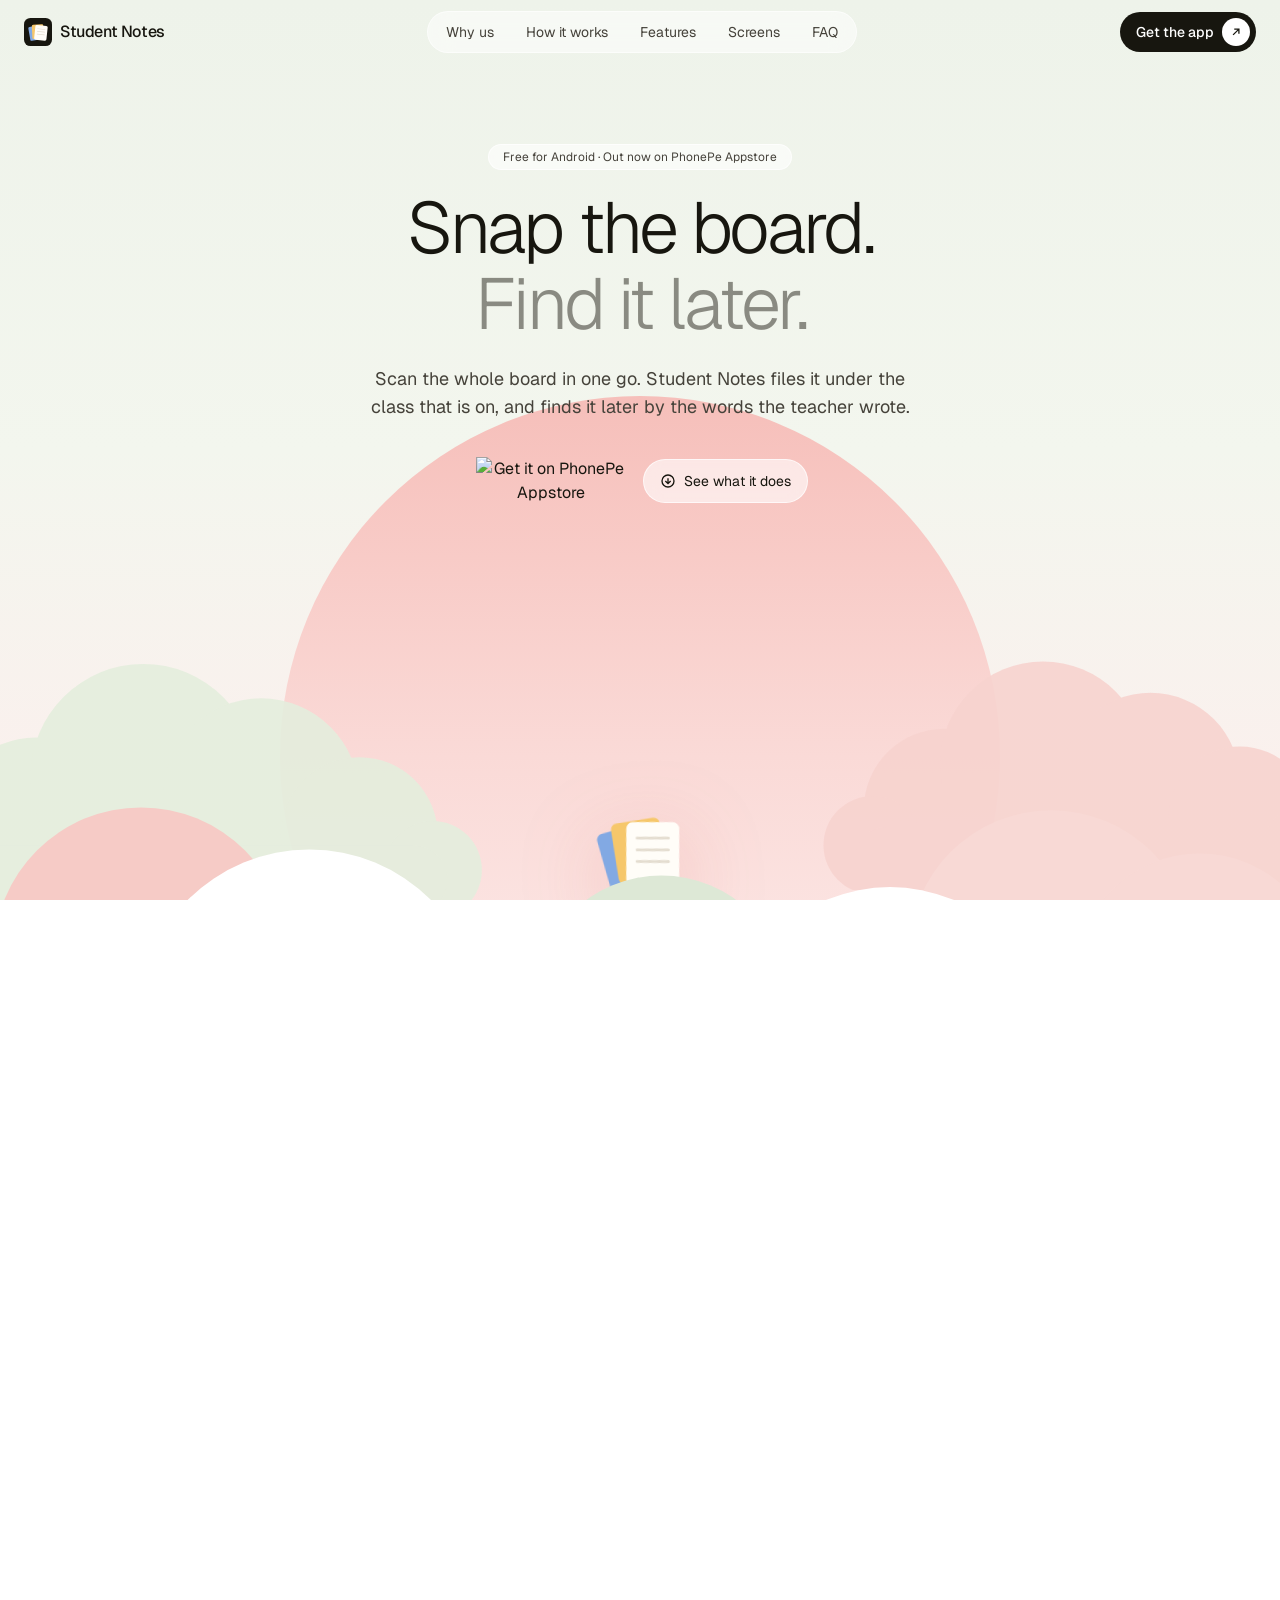
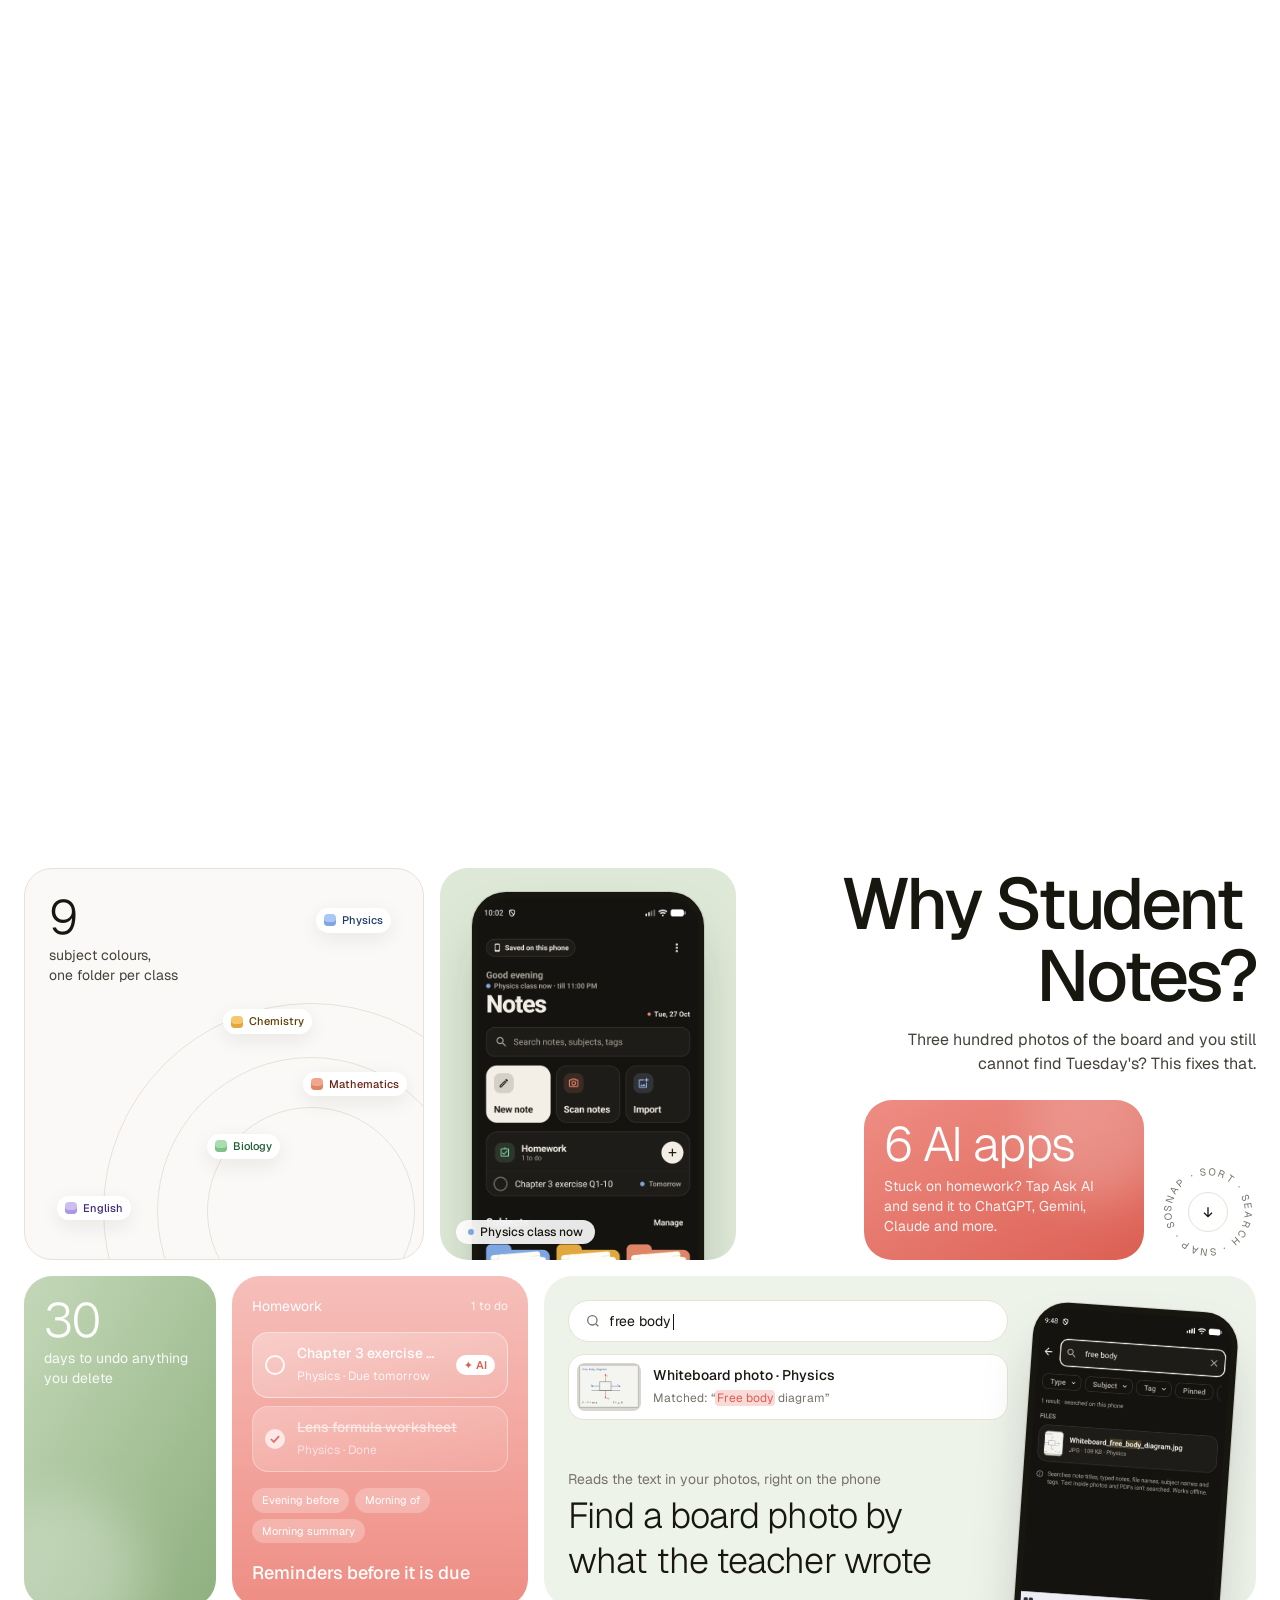
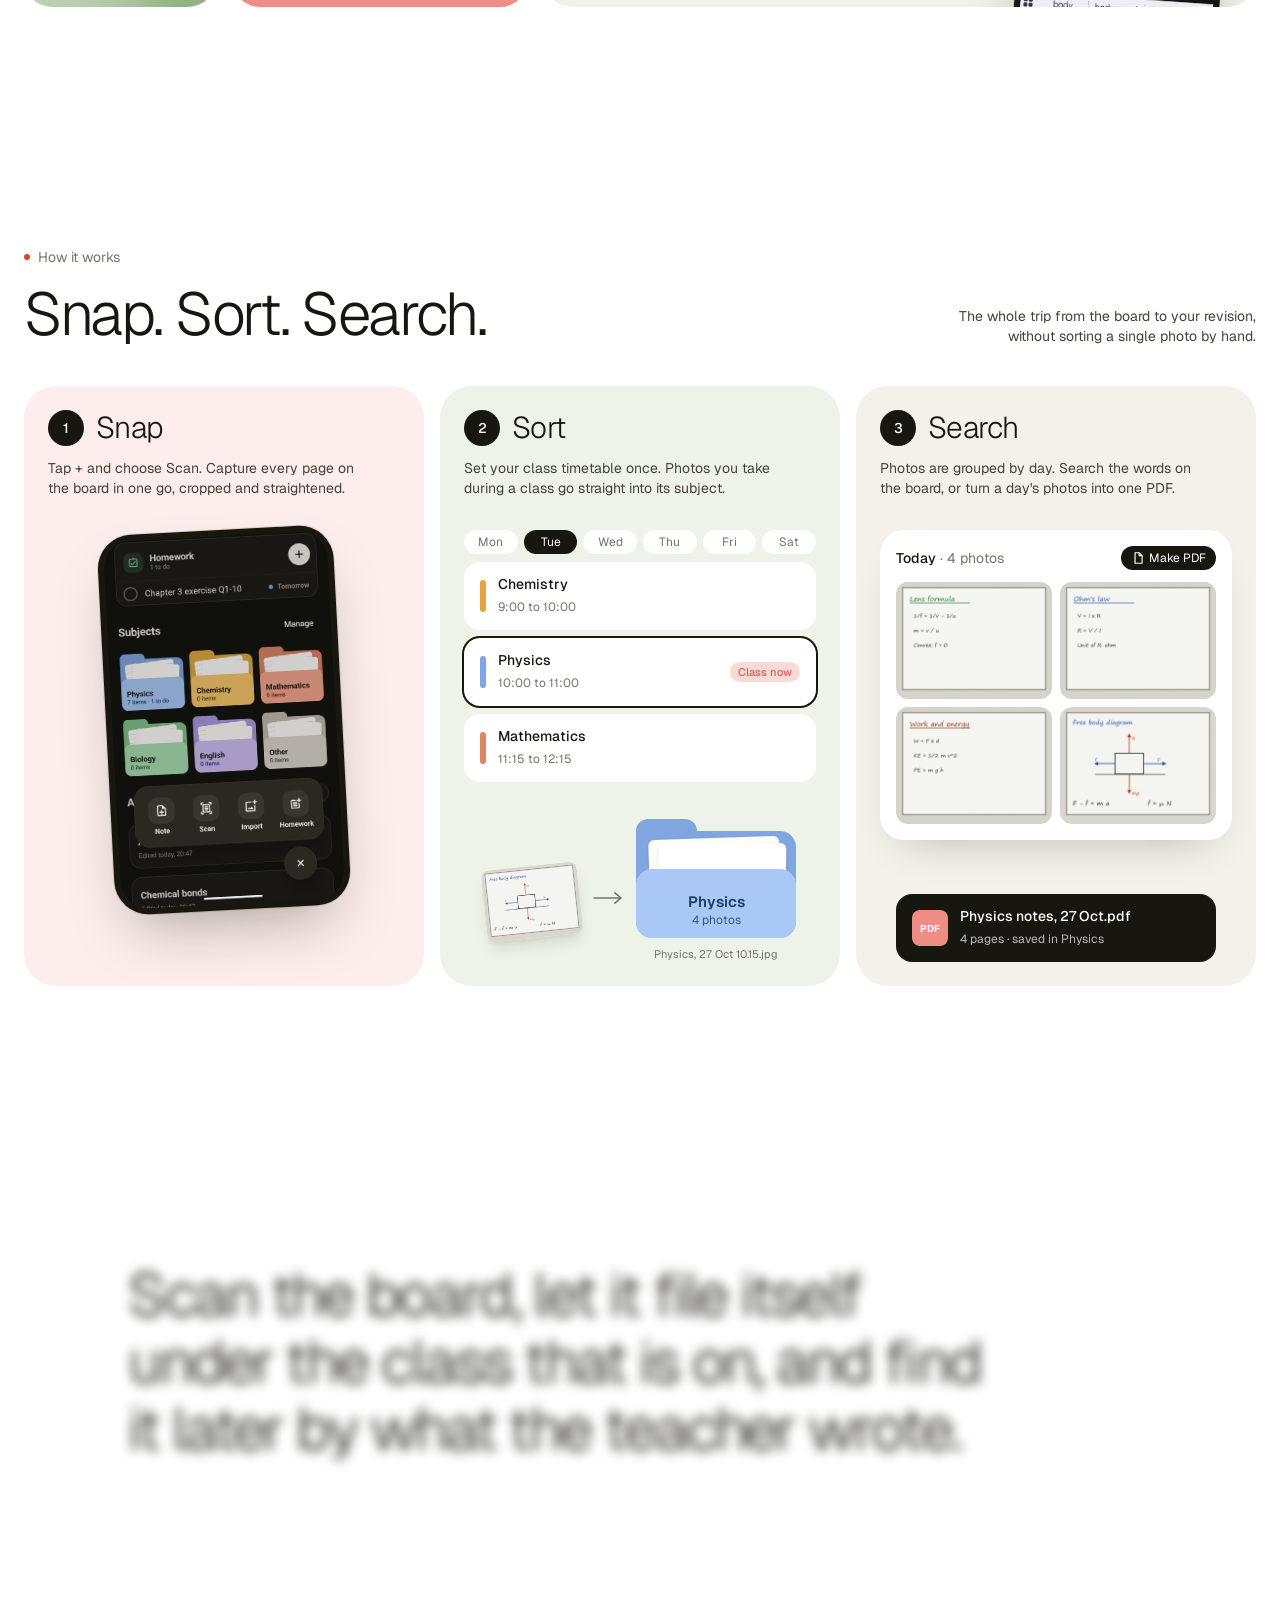
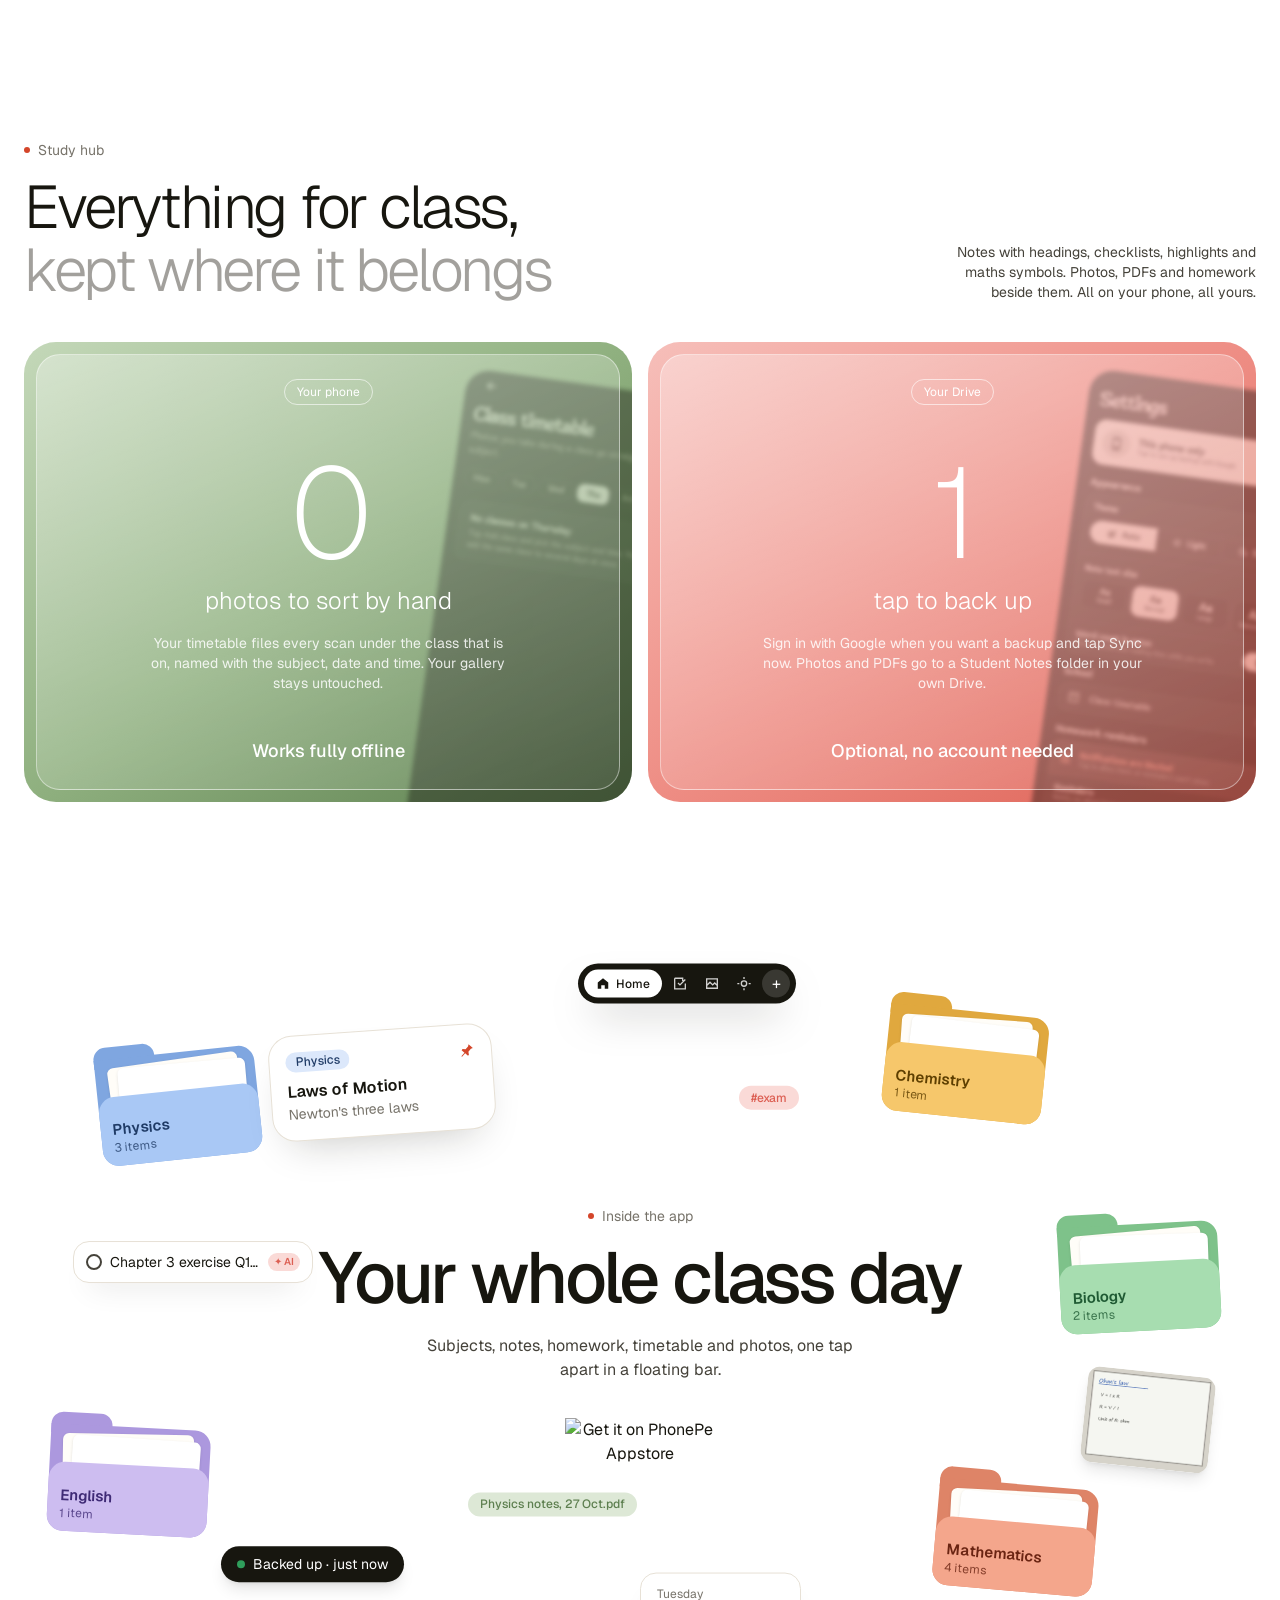
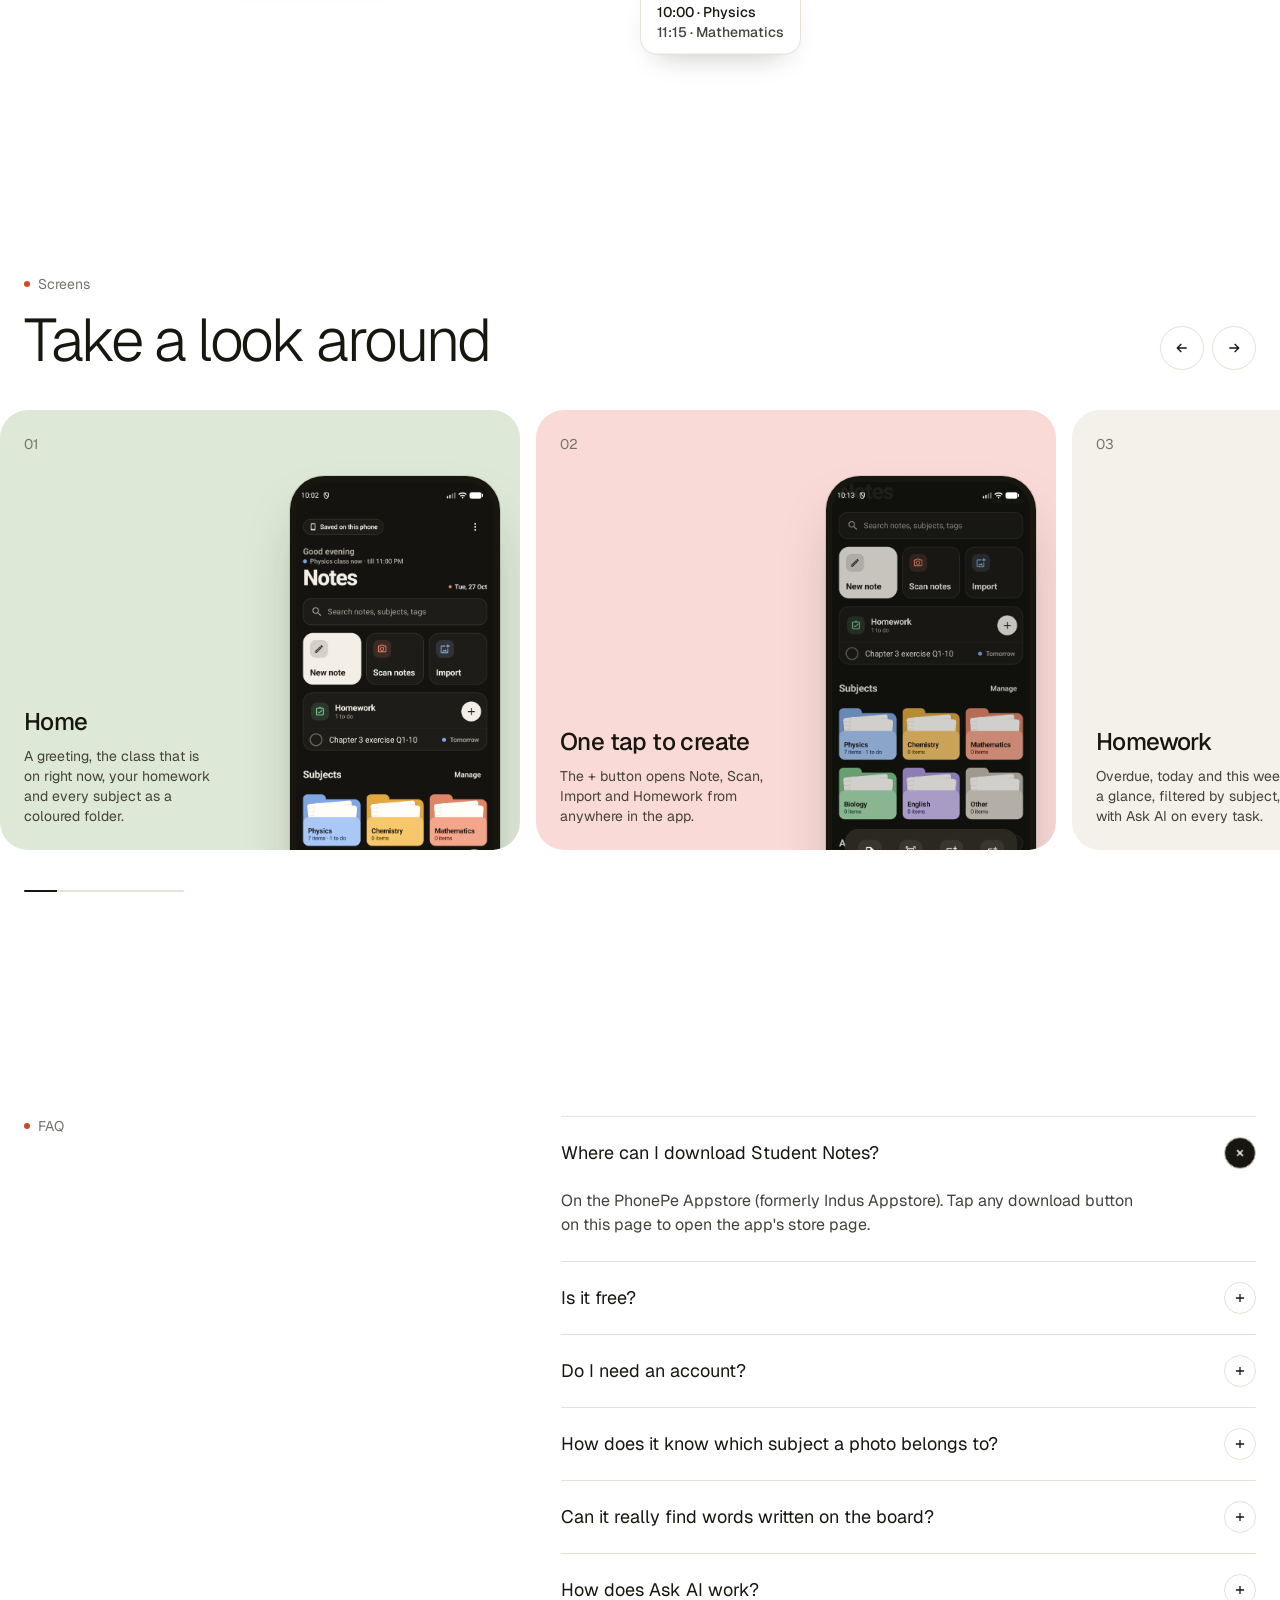
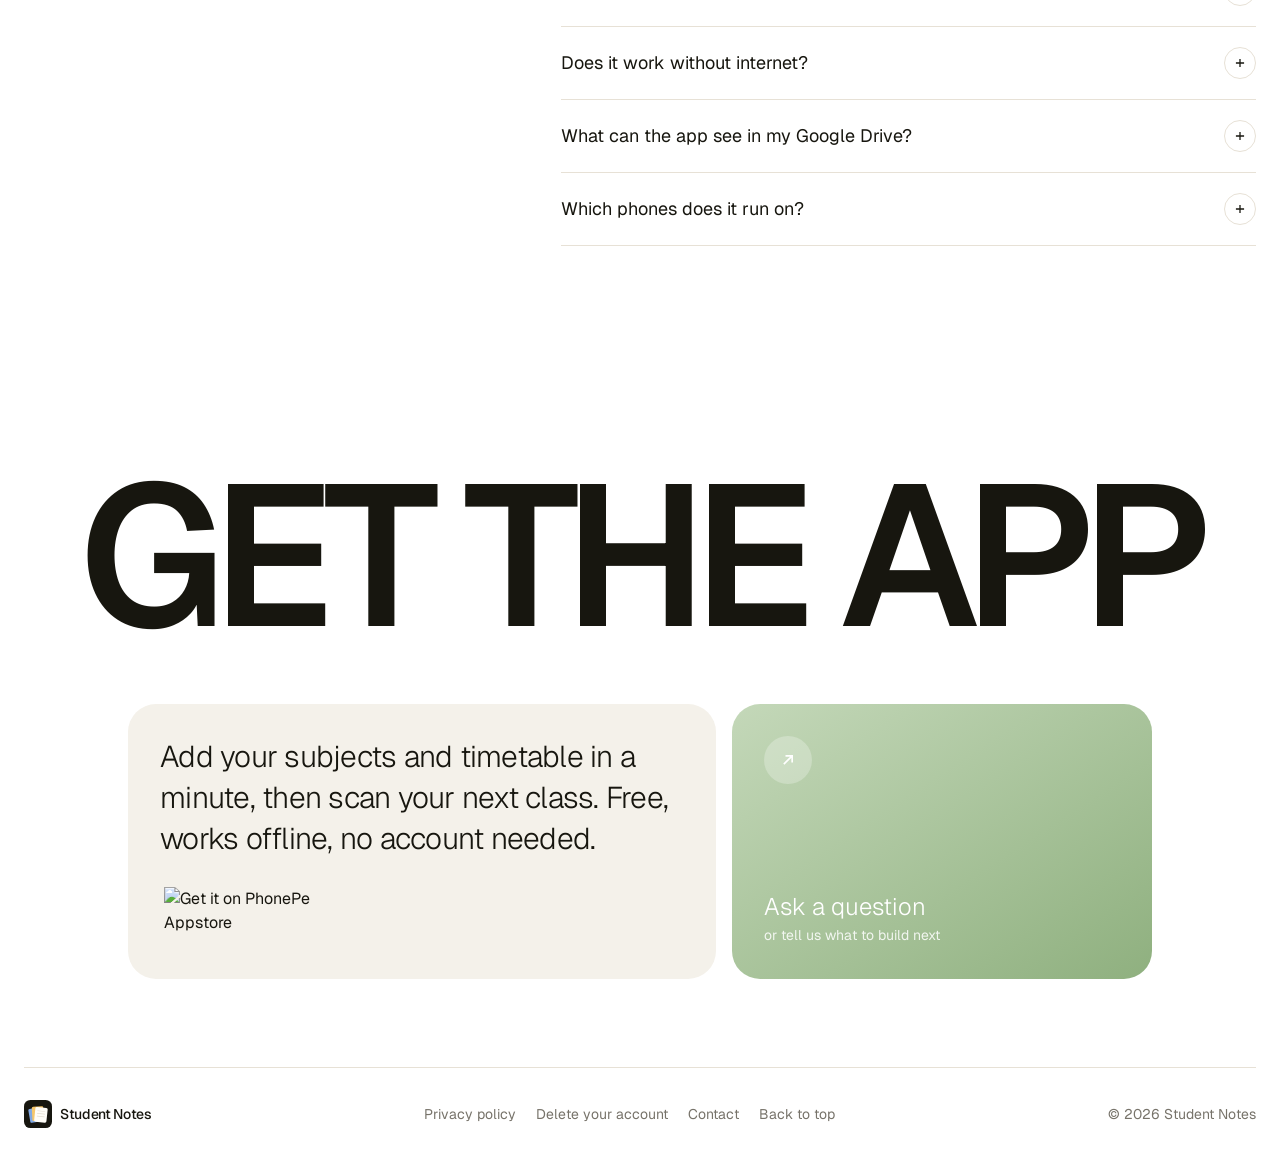
==== commit 9ab3c9e9: "Get the app opens Student Notes inside the store app on Android" ====
--- a/index.html
+++ b/index.html
@@ -64,7 +64,7 @@
     <link rel="preconnect" href="https://fonts.googleapis.com" />
     <link rel="preconnect" href="https://fonts.gstatic.com" crossorigin />
     <link href="https://fonts.googleapis.com/css2?family=Geist:wght@300;400;500;600&display=swap" rel="stylesheet" />
-    <script type="module" crossorigin src="./assets/index-DzJAHK7w.js"></script>
+    <script type="module" crossorigin src="./assets/index-BUpXiTI1.js"></script>
     <link rel="stylesheet" crossorigin href="./assets/index-D18Ck14S.css">
   </head>
   <body>
